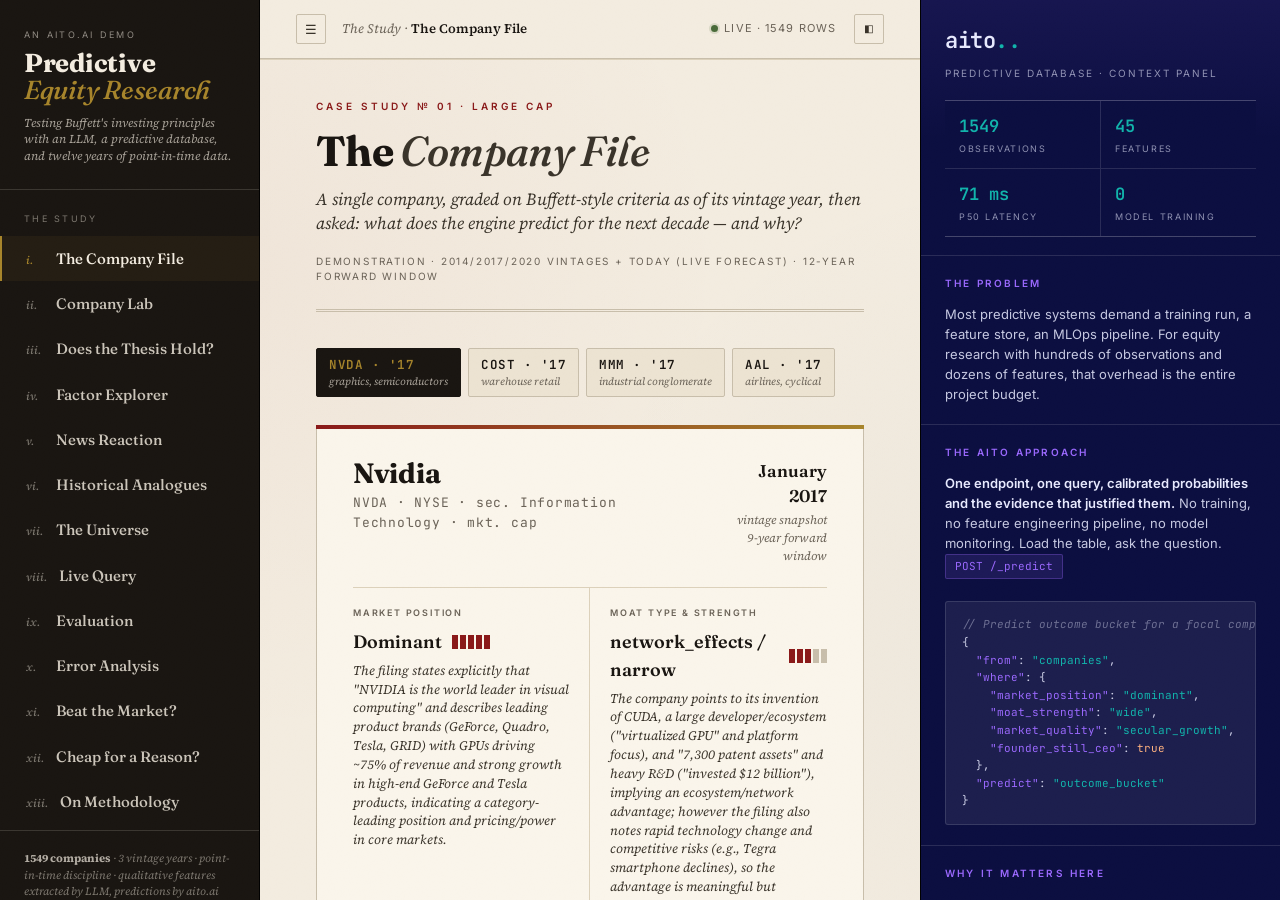
==== site/index.html @ 988cd345 "Deep links, honest 6-month point estimate, "value trap" not "dog" - Hash routes so any page can be l" ====
<!DOCTYPE html>
<html lang="en">
<head>
<meta charset="UTF-8">
<meta name="viewport" content="width=device-width, initial-scale=1.0">
<title>Predictive Equity Research · aito.ai</title>
<link rel="preconnect" href="https://fonts.googleapis.com">
<link rel="preconnect" href="https://fonts.gstatic.com" crossorigin>
<link href="https://fonts.googleapis.com/css2?family=Fraunces:opsz,wght@9..144,400;9..144,500;9..144,600;9..144,700;9..144,800&family=Source+Serif+4:opsz,wght@8..60,400;8..60,500;8..60,600&family=JetBrains+Mono:wght@400;500;600&family=Inter:wght@400;500;600&display=swap" rel="stylesheet">
<style>
  :root {
    --paper: #f4ede1;
    --paper-2: #ede4d3;
    --ink: #1a1612;
    --ink-soft: #3a342b;
    --ink-fade: #6b6358;
    --rule: #c9bfac;
    --rule-soft: #ddd2bc;
    --accent: #8b1a1a;     /* burgundy */
    --accent-2: #1d3a5f;   /* deep navy */
    --gold: #a8862c;
    --green: #4a6b3a;
    --red: #8b3a2a;
    --aito-bg: #0c0f41;
    --aito-text: #e8eaff;
    --aito-fade: rgba(232, 234, 255, 0.6);
    --aito-teal: #12B5AD;
    --aito-purple: #9B69FF;
    --aito-card: rgba(255, 255, 255, 0.07);
    --aito-border: rgba(255, 255, 255, 0.12);
  }

  * { box-sizing: border-box; margin: 0; padding: 0; }

  html, body {
    height: 100%;
    font-family: 'Source Serif 4', Georgia, serif;
    background: var(--paper);
    color: var(--ink);
    font-size: 15px;
    line-height: 1.55;
  }

  body {
    background-image:
      radial-gradient(circle at 20% 30%, rgba(139, 26, 26, 0.03) 0%, transparent 40%),
      radial-gradient(circle at 80% 70%, rgba(29, 58, 95, 0.025) 0%, transparent 40%);
  }

  /* Paper grain texture */
  body::before {
    content: '';
    position: fixed;
    inset: 0;
    background-image:
      url("data:image/svg+xml,%3Csvg xmlns='http://www.w3.org/2000/svg' width='200' height='200'%3E%3Cfilter id='n'%3E%3CfeTurbulence type='fractalNoise' baseFrequency='0.85' numOctaves='2' /%3E%3CfeColorMatrix values='0 0 0 0 0.15 0 0 0 0 0.12 0 0 0 0 0.08 0 0 0 0.04 0'/%3E%3C/filter%3E%3Crect width='200' height='200' filter='url(%23n)'/%3E%3C/svg%3E");
    pointer-events: none;
    z-index: 1000;
    opacity: 0.4;
  }

  .app {
    display: grid;
    grid-template-columns: 260px 1fr 360px;
    height: 100vh;
    position: relative;
    z-index: 1;
    transition: grid-template-columns 0.28s ease;
  }

  .app.sidebar-collapsed { grid-template-columns: 0 1fr 360px; }
  .app.aito-collapsed { grid-template-columns: 260px 1fr 0; }
  .app.sidebar-collapsed.aito-collapsed { grid-template-columns: 0 1fr 0; }
  /* clip panel content while the column animates to/from 0 width */
  .aito-panel { overflow-x: hidden; }
  .app.aito-collapsed .aito-panel { border-left: none; }

  /* ===== LEFT SIDEBAR — editorial masthead style ===== */
  .sidebar {
    background: var(--ink);
    color: var(--paper);
    padding: 28px 0 24px;
    overflow: hidden;
    border-right: 1px solid #000;
    display: flex;
    flex-direction: column;
  }

  .masthead {
    padding: 0 24px 24px;
    border-bottom: 1px solid rgba(244, 237, 225, 0.15);
  }

  .masthead-eyebrow {
    font-family: 'Inter', sans-serif;
    font-size: 9px;
    letter-spacing: 0.25em;
    text-transform: uppercase;
    color: rgba(244, 237, 225, 0.55);
    margin-bottom: 8px;
  }

  .masthead-title {
    font-family: 'Fraunces', serif;
    font-weight: 700;
    font-size: 26px;
    line-height: 1.05;
    letter-spacing: -0.01em;
    color: var(--paper);
  }

  .masthead-title em {
    font-style: italic;
    font-weight: 500;
    color: var(--gold);
  }

  .masthead-sub {
    font-family: 'Source Serif 4', serif;
    font-style: italic;
    font-size: 12px;
    color: rgba(244, 237, 225, 0.65);
    margin-top: 10px;
    line-height: 1.4;
  }

  .nav-section {
    padding: 22px 0 6px;
  }

  .nav-label {
    font-family: 'Inter', sans-serif;
    font-size: 9px;
    letter-spacing: 0.25em;
    text-transform: uppercase;
    color: rgba(244, 237, 225, 0.45);
    padding: 0 24px;
    margin-bottom: 10px;
  }

  .nav-item {
    display: flex;
    align-items: baseline;
    gap: 12px;
    padding: 11px 24px;
    cursor: pointer;
    border-left: 2px solid transparent;
    color: rgba(244, 237, 225, 0.82);
    font-family: 'Fraunces', serif;
    font-size: 15px;
    font-weight: 500;
    transition: all 0.15s ease;
  }

  .nav-item:hover {
    background: rgba(244, 237, 225, 0.04);
    color: var(--paper);
  }

  .nav-item.active {
    background: rgba(168, 134, 44, 0.08);
    border-left-color: var(--gold);
    color: var(--paper);
  }

  .nav-num {
    font-family: 'Source Serif 4', serif;
    font-style: italic;
    font-size: 11px;
    color: rgba(244, 237, 225, 0.45);
    min-width: 18px;
  }

  .nav-item.active .nav-num { color: var(--gold); }

  .sidebar-footer {
    margin-top: auto;
    padding: 20px 24px 0;
    border-top: 1px solid rgba(244, 237, 225, 0.15);
    font-family: 'Source Serif 4', serif;
    font-style: italic;
    font-size: 11px;
    color: rgba(244, 237, 225, 0.45);
    line-height: 1.5;
  }

  .sidebar-footer strong {
    font-style: normal;
    color: rgba(244, 237, 225, 0.7);
  }

  /* ===== CENTER CONTENT ===== */
  .main {
    overflow-y: auto;
    position: relative;
  }

  .topbar {
    position: sticky;
    top: 0;
    background: var(--paper);
    border-bottom: 1px solid var(--rule);
    padding: 14px 36px;
    display: flex;
    align-items: center;
    justify-content: space-between;
    z-index: 10;
    box-shadow: 0 1px 0 var(--rule-soft);
  }

  .topbar-left {
    display: flex;
    align-items: center;
    gap: 16px;
  }

  .toggle-btn {
    background: transparent;
    border: 1px solid var(--rule);
    width: 30px;
    height: 30px;
    border-radius: 2px;
    cursor: pointer;
    font-size: 13px;
    color: var(--ink-soft);
    display: flex;
    align-items: center;
    justify-content: center;
    transition: all 0.15s;
    font-family: 'JetBrains Mono', monospace;
  }
  .toggle-btn:hover { border-color: var(--ink-soft); color: var(--ink); }
  .toggle-btn.active { border-color: var(--gold); color: var(--gold); }

  .toggle-btn:hover {
    background: var(--ink);
    color: var(--paper);
    border-color: var(--ink);
  }

  .breadcrumb {
    font-family: 'Source Serif 4', serif;
    font-style: italic;
    font-size: 13px;
    color: var(--ink-fade);
  }

  .breadcrumb b {
    font-style: normal;
    font-weight: 600;
    color: var(--ink);
  }

  .topbar-right {
    display: flex;
    align-items: center;
    gap: 18px;
    font-family: 'Inter', sans-serif;
    font-size: 11px;
    letter-spacing: 0.1em;
    text-transform: uppercase;
    color: var(--ink-fade);
  }

  .topbar-right .dot {
    width: 7px;
    height: 7px;
    background: var(--green);
    border-radius: 50%;
    display: inline-block;
    margin-right: 6px;
    box-shadow: 0 0 0 2px rgba(74, 107, 58, 0.15);
  }

  .content {
    padding: 40px 56px 80px;
    max-width: 880px;
  }

  /* ===== EDITORIAL HEADERS ===== */
  .article-header {
    margin-bottom: 36px;
    padding-bottom: 24px;
    border-bottom: 3px double var(--rule);
  }

  .article-eyebrow {
    font-family: 'Inter', sans-serif;
    font-size: 10px;
    letter-spacing: 0.3em;
    text-transform: uppercase;
    color: var(--accent);
    margin-bottom: 14px;
    font-weight: 600;
  }

  .article-title {
    font-family: 'Fraunces', serif;
    font-weight: 700;
    font-size: 42px;
    line-height: 1.05;
    letter-spacing: -0.015em;
    color: var(--ink);
    margin-bottom: 14px;
  }

  .article-title em {
    font-style: italic;
    font-weight: 500;
    color: var(--ink-soft);
  }

  .article-deck {
    font-family: 'Source Serif 4', serif;
    font-size: 17px;
    font-style: italic;
    color: var(--ink-soft);
    line-height: 1.45;
    max-width: 640px;
  }

  .article-byline {
    margin-top: 18px;
    font-family: 'Inter', sans-serif;
    font-size: 10px;
    letter-spacing: 0.18em;
    text-transform: uppercase;
    color: var(--ink-fade);
  }

  /* ===== SECTION RULES ===== */
  .section {
    margin-bottom: 40px;
  }

  .section-rule {
    display: flex;
    align-items: center;
    gap: 14px;
    margin: 36px 0 22px;
  }

  .section-rule::before,
  .section-rule::after {
    content: '';
    flex: 1;
    height: 1px;
    background: var(--rule);
  }

  .section-rule span {
    font-family: 'Inter', sans-serif;
    font-size: 10px;
    letter-spacing: 0.3em;
    text-transform: uppercase;
    color: var(--ink-fade);
    font-weight: 600;
  }

  /* ===== COMPANY PROFILE CARD ===== */
  .company-selector {
    margin-bottom: 28px;
  }

  .chip-group-label {
    font-family: 'Inter', sans-serif;
    font-size: 10px;
    letter-spacing: 0.18em;
    text-transform: uppercase;
    color: var(--ink-fade);
    font-weight: 600;
    margin: 0 0 8px;
    display: flex;
    align-items: baseline;
    gap: 8px;
  }
  .chip-group-label .hint {
    font-family: 'Source Serif 4', serif;
    font-size: 11px;
    font-style: italic;
    letter-spacing: 0;
    text-transform: none;
    color: var(--ink-fade);
    font-weight: 400;
  }
  .chip-group + .chip-group { margin-top: 18px; }

  .chip-row {
    display: flex;
    flex-wrap: wrap;
    gap: 7px;
  }

  .company-chip {
    padding: 7px 12px;
    border: 1px solid var(--rule);
    border-radius: 2px;
    cursor: pointer;
    text-align: left;
    background: var(--paper-2);
    transition: all 0.15s;
  }

  .company-chip:hover {
    background: rgba(168, 134, 44, 0.08);
    border-color: rgba(168, 134, 44, 0.4);
  }

  .company-chip.active {
    background: var(--ink);
    border-color: var(--ink);
    color: var(--paper);
  }

  .company-chip.forecast { border-style: dashed; }
  .company-chip.forecast.active { border-style: solid; }

  .company-chip-ticker {
    font-family: 'JetBrains Mono', monospace;
    font-size: 12.5px;
    font-weight: 600;
    letter-spacing: 0.04em;
    color: var(--ink);
  }

  .company-chip.active .company-chip-ticker { color: var(--gold); }

  .company-chip-name {
    font-family: 'Source Serif 4', serif;
    font-size: 10.5px;
    font-style: italic;
    color: var(--ink-fade);
    margin-top: 1px;
  }

  .company-chip.active .company-chip-name {
    color: rgba(244, 237, 225, 0.65);
  }

  /* "live forecast — outcome pending" banner on the prediction card */
  .forecast-banner {
    display: flex; align-items: center; gap: 10px;
    border: 1px dashed rgba(168,134,44,0.5);
    background: rgba(168,134,44,0.06);
    padding: 9px 14px; margin-bottom: 18px;
  }
  .forecast-banner .dot {
    width: 7px; height: 7px; border-radius: 50%;
    background: var(--gold); flex: none;
    box-shadow: 0 0 0 3px rgba(168,134,44,0.18);
  }
  .forecast-banner .txt {
    font-family: 'Source Serif 4', serif; font-size: 12.5px;
    color: var(--ink); line-height: 1.4;
  }
  .forecast-banner .txt b { color: var(--gold); font-weight: 600; }

  /* ===== MAIN COMPANY CARD ===== */
  .profile-card {
    background: #fbf6ec;
    border: 1px solid var(--rule);
    padding: 32px 36px;
    margin-bottom: 32px;
    position: relative;
  }

  .profile-card::before {
    content: '';
    position: absolute;
    top: -1px; left: -1px; right: -1px;
    height: 4px;
    background: linear-gradient(90deg, var(--accent) 0%, var(--gold) 100%);
  }

  .profile-head {
    display: flex;
    justify-content: space-between;
    align-items: flex-start;
    gap: 28px;
    margin-bottom: 22px;
  }

  .profile-title h2 {
    font-family: 'Fraunces', serif;
    font-weight: 700;
    font-size: 28px;
    line-height: 1.1;
    color: var(--ink);
    letter-spacing: -0.01em;
  }

  .profile-title .ticker {
    font-family: 'JetBrains Mono', monospace;
    font-size: 13px;
    color: var(--ink-fade);
    margin-top: 4px;
    letter-spacing: 0.06em;
  }

  .profile-vintage {
    text-align: right;
    font-family: 'Source Serif 4', serif;
    font-style: italic;
    font-size: 12px;
    color: var(--ink-fade);
    line-height: 1.5;
  }

  .profile-vintage b {
    font-style: normal;
    font-family: 'Fraunces', serif;
    font-weight: 600;
    font-size: 17px;
    display: block;
    color: var(--ink);
    margin-bottom: 2px;
  }

  /* ===== QUALITATIVE GRADES ===== */
  .grades {
    display: grid;
    grid-template-columns: repeat(2, 1fr);
    gap: 0;
    border-top: 1px solid var(--rule-soft);
  }

  .grade {
    padding: 18px 0;
    border-bottom: 1px solid var(--rule-soft);
    border-right: 1px solid var(--rule-soft);
    padding-right: 20px;
  }

  .grade:nth-child(2n) {
    padding-right: 0;
    padding-left: 20px;
    border-right: none;
  }

  .grade-label {
    font-family: 'Inter', sans-serif;
    font-size: 9px;
    letter-spacing: 0.2em;
    text-transform: uppercase;
    color: var(--ink-fade);
    font-weight: 600;
    margin-bottom: 8px;
  }

  .grade-value {
    font-family: 'Fraunces', serif;
    font-weight: 600;
    font-size: 18px;
    color: var(--ink);
    margin-bottom: 6px;
    display: flex;
    align-items: center;
    gap: 10px;
  }

  .grade-pip {
    display: inline-flex;
    gap: 2px;
  }

  .grade-pip span {
    width: 6px;
    height: 14px;
    background: var(--rule);
  }

  .grade-pip span.on { background: var(--accent); }

  .grade-evidence {
    font-family: 'Source Serif 4', serif;
    font-size: 13px;
    font-style: italic;
    color: var(--ink-soft);
    line-height: 1.45;
  }

  /* ===== PREDICTION BLOCK ===== */
  .prediction {
    background: var(--ink);
    color: var(--paper);
    padding: 28px 32px;
    margin-top: 28px;
    border-radius: 1px;
    position: relative;
  }

  .prediction-head {
    display: flex;
    justify-content: space-between;
    align-items: baseline;
    margin-bottom: 18px;
    padding-bottom: 14px;
    border-bottom: 1px solid rgba(244, 237, 225, 0.18);
  }

  .prediction-head h3 {
    font-family: 'Fraunces', serif;
    font-weight: 600;
    font-size: 18px;
    color: var(--paper);
  }

  .prediction-head h3 em {
    font-style: italic;
    color: var(--gold);
    font-weight: 500;
  }

  .prediction-confidence {
    font-family: 'JetBrains Mono', monospace;
    font-size: 11px;
    color: rgba(244, 237, 225, 0.7);
  }

  .prediction-confidence b { color: var(--gold); }

  .outcome-bars {
    display: flex;
    flex-direction: column;
    gap: 9px;
  }

  .outcome-bar {
    display: grid;
    grid-template-columns: 90px 1fr 80px;
    gap: 14px;
    align-items: center;
  }

  .outcome-bar-label {
    font-family: 'Source Serif 4', serif;
    font-size: 13px;
    color: rgba(244, 237, 225, 0.85);
  }

  .outcome-bar-label em {
    font-style: italic;
    color: rgba(244, 237, 225, 0.55);
    font-size: 11px;
  }

  .outcome-bar-track {
    height: 14px;
    background: rgba(244, 237, 225, 0.08);
    position: relative;
    overflow: hidden;
  }

  .outcome-bar-fill {
    height: 100%;
    background: var(--gold);
    transition: width 0.4s ease;
  }

  .outcome-bar-fill.peak {
    background: linear-gradient(90deg, var(--gold), #d4a743);
    box-shadow: 0 0 12px rgba(168, 134, 44, 0.4);
  }

  .outcome-bar-value {
    font-family: 'JetBrains Mono', monospace;
    font-size: 12px;
    color: var(--paper);
    display: flex;
    align-items: center;
    justify-content: flex-end;
    gap: 5px;
    white-space: nowrap;
  }

  /* ===== $why explain affordance + popup ===== */
  .why-btn {
    display: inline-flex; align-items: center; justify-content: center;
    width: 15px; height: 15px; flex: none; padding: 0;
    border: 1px solid rgba(168,134,44,0.5); border-radius: 50%;
    background: transparent; color: var(--gold);
    font-family: 'JetBrains Mono', monospace; font-size: 10px; line-height: 1;
    cursor: pointer; vertical-align: middle; transition: background 0.15s, color 0.15s;
  }
  .why-btn:hover { background: var(--gold); color: #1a1814; }
  .why-overlay {
    position: fixed; inset: 0; z-index: 1000;
    background: rgba(12,10,8,0.72); backdrop-filter: blur(2px);
    display: flex; align-items: center; justify-content: center; padding: 24px;
  }
  .why-overlay[hidden] { display: none; }
  .why-modal {
    position: relative;
    background: #1a1814; border: 1px solid rgba(168,134,44,0.35);
    box-shadow: 0 24px 60px rgba(0,0,0,0.55);
    max-width: 460px; width: 100%; max-height: 84vh; overflow-y: auto;
    padding: 26px 28px 22px;
  }
  .why-modal h4 {
    font-family: 'Fraunces','Source Serif 4',serif; font-weight: 500;
    font-size: 19px; color: var(--paper); margin: 0 0 2px;
  }
  .why-modal h4 .why-pct { color: var(--gold); font-style: italic; }
  .why-base {
    font-family: 'Source Serif 4',serif; font-size: 13px;
    color: rgba(244,237,225,0.6); margin: 0 0 16px; padding-bottom: 14px;
    border-bottom: 1px solid rgba(244,237,225,0.12);
  }
  .why-base b { color: rgba(244,237,225,0.85); font-weight: 600; }
  .why-row {
    display: grid; grid-template-columns: 1fr auto; gap: 12px; align-items: center;
    padding: 7px 0; border-bottom: 1px dotted rgba(244,237,225,0.09);
  }
  .why-row-label { font-family: 'Source Serif 4',serif; font-size: 13px; color: rgba(244,237,225,0.85); }
  .why-lift {
    font-family: 'JetBrains Mono',monospace; font-size: 12px; font-weight: 600;
    padding: 2px 8px; border-radius: 2px; white-space: nowrap;
  }
  .why-lift.up   { color: #6fae6f; background: rgba(111,174,111,0.12); }
  .why-lift.down { color: #c8624f; background: rgba(200,98,79,0.12); }
  .why-lift.flat { color: rgba(244,237,225,0.5); background: rgba(244,237,225,0.06); }
  .why-foot {
    font-family: 'Source Serif 4',serif; font-size: 11.5px; line-height: 1.5;
    color: rgba(244,237,225,0.5); margin: 16px 0 0; padding-top: 13px;
    border-top: 1px solid rgba(244,237,225,0.12);
  }
  .why-foot code { font-family: 'JetBrains Mono',monospace; color: var(--aito-teal); font-size: 11px; }
  .why-close {
    position: absolute; top: 16px; right: 18px;
    background: none; border: none; color: rgba(244,237,225,0.5);
    font-size: 22px; line-height: 1; cursor: pointer;
  }
  .why-close:hover { color: var(--paper); }

  /* ===== RELATE / FEATURE IMPORTANCE ===== */
  .relate-grid {
    display: flex;
    flex-direction: column;
    gap: 0;
    background: #fbf6ec;
    border: 1px solid var(--rule);
  }

  .relate-row {
    display: grid;
    grid-template-columns: 28px 200px 1fr 90px;
    gap: 16px;
    align-items: center;
    padding: 13px 20px;
    border-bottom: 1px solid var(--rule-soft);
  }

  .relate-row:last-child { border-bottom: none; }

  .relate-rank {
    font-family: 'Source Serif 4', serif;
    font-style: italic;
    font-size: 13px;
    color: var(--ink-fade);
    text-align: center;
  }

  .relate-feature {
    font-family: 'Fraunces', serif;
    font-size: 14px;
    font-weight: 500;
    color: var(--ink);
  }

  .relate-feature .type-tag {
    font-family: 'Inter', sans-serif;
    font-size: 8px;
    letter-spacing: 0.15em;
    text-transform: uppercase;
    padding: 1px 6px;
    margin-left: 8px;
    background: var(--accent);
    color: var(--paper);
    vertical-align: middle;
    font-weight: 600;
  }

  .relate-feature .type-tag.quant {
    background: var(--accent-2);
  }

  .relate-bar {
    height: 8px;
    background: rgba(139, 26, 26, 0.1);
    position: relative;
    overflow: hidden;
  }

  .relate-bar-fill {
    height: 100%;
    background: var(--accent);
  }

  .relate-bar-fill.quant { background: var(--accent-2); }

  .relate-lift {
    font-family: 'JetBrains Mono', monospace;
    font-size: 12px;
    color: var(--ink);
    text-align: right;
    font-weight: 600;
  }

  /* ===== SIMILARITY ===== */
  .similar-card {
    display: grid;
    grid-template-columns: 1fr 1fr 1fr;
    gap: 18px;
    margin-top: 18px;
  }

  .similar-item {
    background: #fbf6ec;
    border: 1px solid var(--rule);
    padding: 20px;
    position: relative;
  }

  .similar-item-rank {
    position: absolute;
    top: 14px;
    right: 16px;
    font-family: 'Source Serif 4', serif;
    font-style: italic;
    color: var(--ink-fade);
    font-size: 12px;
  }

  .similar-item h4 {
    font-family: 'Fraunces', serif;
    font-weight: 600;
    font-size: 17px;
    color: var(--ink);
    margin-bottom: 4px;
  }

  .similar-item-meta {
    font-family: 'JetBrains Mono', monospace;
    font-size: 10px;
    color: var(--ink-fade);
    margin-bottom: 12px;
    letter-spacing: 0.04em;
  }

  .similar-item-outcome {
    font-family: 'Source Serif 4', serif;
    font-style: italic;
    font-size: 13px;
    color: var(--ink-soft);
    padding-top: 12px;
    border-top: 1px solid var(--rule-soft);
  }

  .similar-item-outcome b {
    font-style: normal;
    font-family: 'Fraunces', serif;
    color: var(--green);
  }

  .similar-item-outcome b.red { color: var(--red); }

  /* ===== METHODOLOGY ===== */
  .methodology-grid {
    display: grid;
    grid-template-columns: repeat(2, 1fr);
    gap: 24px;
    margin-top: 20px;
  }

  .method-card {
    background: #fbf6ec;
    border: 1px solid var(--rule);
    padding: 22px 24px;
    position: relative;
  }

  .method-card-num {
    position: absolute;
    top: -12px;
    left: 22px;
    background: var(--paper);
    padding: 0 8px;
    font-family: 'Fraunces', serif;
    font-style: italic;
    color: var(--accent);
    font-size: 13px;
    font-weight: 600;
  }

  .method-card h4 {
    font-family: 'Fraunces', serif;
    font-weight: 600;
    font-size: 15px;
    color: var(--ink);
    margin-bottom: 8px;
    margin-top: 4px;
  }

  .method-card p {
    font-size: 13px;
    line-height: 1.55;
    color: var(--ink-soft);
  }

  /* ===== CONFIDENCE CHART ===== */
  .calib-chart {
    background: #fbf6ec;
    border: 1px solid var(--rule);
    padding: 28px;
    margin-top: 18px;
  }

  .calib-bars {
    display: flex;
    align-items: flex-end;
    gap: 14px;
    height: 220px;
    margin-bottom: 18px;
    padding: 0 8px;
    border-bottom: 1.5px solid var(--ink);
    position: relative;
  }

  .calib-bar {
    flex: 1;
    height: 100%;
    display: flex;
    flex-direction: column;
    align-items: center;
    gap: 6px;
    position: relative;
  }

  .calib-bar-pair {
    display: flex;
    gap: 3px;
    align-items: flex-end;
    width: 100%;
    height: 100%;            /* so the bars' % heights resolve against the chart */
    justify-content: center;
  }

  .calib-bar-actual,
  .calib-bar-predicted {
    width: 22px;
    align-self: flex-end;
    min-height: 1px;
  }

  .calib-bar-actual { background: var(--accent); }
  .calib-bar-predicted {
    background: var(--rule);
    border: 1px solid var(--ink-fade);
  }

  .calib-bar-label {
    font-family: 'JetBrains Mono', monospace;
    font-size: 10px;
    color: var(--ink-fade);
    position: absolute;
    bottom: -20px;
  }

  .calib-legend {
    display: flex;
    justify-content: center;
    gap: 28px;
    margin-top: 8px;
    font-family: 'Source Serif 4', serif;
    font-style: italic;
    font-size: 12px;
    color: var(--ink-soft);
  }

  .legend-swatch {
    display: inline-block;
    width: 12px;
    height: 12px;
    margin-right: 6px;
    vertical-align: middle;
  }

  /* ===== PULLQUOTE ===== */
  .pullquote {
    margin: 40px 0;
    padding: 0 0 0 28px;
    border-left: 3px solid var(--accent);
    font-family: 'Fraunces', serif;
    font-style: italic;
    font-size: 20px;
    line-height: 1.4;
    color: var(--ink-soft);
    font-weight: 400;
  }

  .pullquote-attr {
    display: block;
    margin-top: 14px;
    font-style: normal;
    font-size: 11px;
    letter-spacing: 0.18em;
    text-transform: uppercase;
    color: var(--ink-fade);
    font-family: 'Inter', sans-serif;
    font-weight: 500;
  }

  /* ===== AITO RIGHT PANEL ===== */
  .aito-panel {
    background: var(--aito-bg);
    color: var(--aito-text);
    overflow-y: auto;
    border-left: 1px solid #000;
    display: flex;
    flex-direction: column;
    position: relative;
  }

  .aito-panel::before {
    content: '';
    position: absolute;
    top: 0; left: 0; right: 0;
    height: 140px;
    background: linear-gradient(180deg, rgba(155, 105, 255, 0.08) 0%, transparent 100%);
    pointer-events: none;
  }

  .aito-head {
    padding: 24px 24px 18px;
    border-bottom: 1px solid var(--aito-border);
    position: relative;
  }

  .aito-wordmark {
    font-family: 'JetBrains Mono', monospace;
    font-size: 22px;
    font-weight: 600;
    letter-spacing: -0.02em;
    color: var(--aito-text);
  }

  .aito-wordmark .ai { color: var(--aito-teal); }

  .aito-tagline {
    font-family: 'Inter', sans-serif;
    font-size: 10px;
    letter-spacing: 0.2em;
    text-transform: uppercase;
    color: var(--aito-fade);
    margin-top: 8px;
  }

  .aito-stats {
    display: grid;
    grid-template-columns: repeat(2, 1fr);
    gap: 1px;
    background: var(--aito-border);
    margin: 18px 0 0;
    border-top: 1px solid var(--aito-border);
    border-bottom: 1px solid var(--aito-border);
  }

  .aito-stat {
    background: var(--aito-bg);
    padding: 12px 14px;
  }

  .aito-stat-val {
    font-family: 'JetBrains Mono', monospace;
    font-size: 17px;
    font-weight: 600;
    color: var(--aito-teal);
  }

  .aito-stat-label {
    font-family: 'Inter', sans-serif;
    font-size: 9px;
    letter-spacing: 0.18em;
    text-transform: uppercase;
    color: var(--aito-fade);
    margin-top: 3px;
  }

  .aito-section {
    padding: 20px 24px;
    border-bottom: 1px solid var(--aito-border);
  }

  .aito-section-label {
    font-family: 'Inter', sans-serif;
    font-size: 10px;
    letter-spacing: 0.22em;
    text-transform: uppercase;
    color: var(--aito-purple);
    margin-bottom: 12px;
    font-weight: 600;
  }

  .aito-endpoint {
    display: inline-flex;
    align-items: center;
    background: rgba(155, 105, 255, 0.12);
    border: 1px solid rgba(155, 105, 255, 0.3);
    color: var(--aito-purple);
    padding: 3px 9px;
    border-radius: 2px;
    font-family: 'JetBrains Mono', monospace;
    font-size: 11px;
    margin-bottom: 10px;
  }

  .aito-section p {
    font-family: 'Inter', sans-serif;
    font-size: 13px;
    line-height: 1.55;
    color: rgba(232, 234, 255, 0.85);
  }

  .aito-section p + p { margin-top: 10px; }

  .aito-section strong { color: var(--aito-text); font-weight: 600; }

  .aito-code {
    background: var(--aito-card);
    border-radius: 3px;
    padding: 14px 16px;
    font-family: 'JetBrains Mono', monospace;
    font-size: 11px;
    color: rgba(232, 234, 255, 0.88);
    line-height: 1.6;
    margin-top: 12px;
    overflow-x: auto;
    border: 1px solid var(--aito-border);
    white-space: pre;   /* preserve the authored JSON indentation (was collapsing to one flow) */
    tab-size: 2;
  }

  .aito-code .k { color: var(--aito-purple); }
  .aito-code .s { color: var(--aito-teal); }
  .aito-code .n { color: #ffb380; }
  .aito-code .c { color: rgba(232, 234, 255, 0.4); font-style: italic; }

  .aito-bullets {
    list-style: none;
    padding: 0;
    margin-top: 6px;
  }

  .aito-bullets li {
    font-family: 'Inter', sans-serif;
    font-size: 12.5px;
    color: rgba(232, 234, 255, 0.82);
    padding: 6px 0 6px 18px;
    position: relative;
    line-height: 1.45;
  }

  .aito-bullets li::before {
    content: '◆';
    color: var(--aito-teal);
    position: absolute;
    left: 0;
    top: 6px;
    font-size: 8px;
  }

  .aito-cta {
    margin-top: auto;
    padding: 20px 24px;
    border-top: 1px solid var(--aito-border);
    background: linear-gradient(180deg, transparent 0%, rgba(18, 181, 173, 0.05) 100%);
  }

  .aito-cta-btn {
    display: block;
    width: 100%;
    padding: 12px;
    background: var(--aito-teal);
    color: var(--aito-bg);
    border: none;
    font-family: 'Inter', sans-serif;
    font-size: 12px;
    font-weight: 600;
    letter-spacing: 0.15em;
    text-transform: uppercase;
    cursor: pointer;
    text-align: center;
    transition: all 0.2s;
  }

  .aito-cta-btn:hover {
    box-shadow: 0 0 24px rgba(18, 181, 173, 0.45);
    transform: translateY(-1px);
  }

  .aito-cta-note {
    text-align: center;
    margin-top: 10px;
    font-family: 'Source Serif 4', serif;
    font-style: italic;
    font-size: 11px;
    color: var(--aito-fade);
  }

  /* ===== UNIVERSE TABLE ===== */
  .universe-toolbar {
    display: flex;
    gap: 12px;
    align-items: center;
    margin-bottom: 18px;
    padding: 12px 16px;
    background: #fbf6ec;
    border: 1px solid var(--rule);
    font-family: 'Source Serif 4', serif;
    font-size: 12px;
  }
  .universe-toolbar label {
    font-style: italic;
    color: var(--ink-fade);
    margin-right: 4px;
  }
  .universe-toolbar select,
  .universe-toolbar input[type="search"] {
    font-family: 'JetBrains Mono', monospace;
    font-size: 12px;
    padding: 4px 8px;
    border: 1px solid var(--rule);
    background: var(--paper);
    color: var(--ink);
  }
  .universe-toolbar input[type="search"] {
    flex: 1;
    min-width: 140px;
  }
  .universe-toolbar .count {
    font-family: 'JetBrains Mono', monospace;
    font-size: 11px;
    color: var(--ink-fade);
    margin-left: auto;
  }

  .universe-table-wrap {
    background: #fbf6ec;
    border: 1px solid var(--rule);
    max-height: 620px;
    overflow-y: auto;
  }
  table.universe-table {
    width: 100%;
    border-collapse: collapse;
    font-family: 'Source Serif 4', serif;
    font-size: 12.5px;
  }
  table.universe-table thead th {
    position: sticky;
    top: 0;
    background: var(--paper-2);
    border-bottom: 2px solid var(--rule);
    text-align: left;
    padding: 9px 12px;
    font-family: 'Inter', sans-serif;
    font-size: 9px;
    letter-spacing: 0.2em;
    text-transform: uppercase;
    color: var(--ink-fade);
    cursor: pointer;
    user-select: none;
    font-weight: 600;
  }
  table.universe-table thead th:hover {
    background: rgba(168, 134, 44, 0.08);
    color: var(--ink);
  }
  table.universe-table thead th[aria-sort="ascending"]::after { content: " ↑"; color: var(--accent); }
  table.universe-table thead th[aria-sort="descending"]::after { content: " ↓"; color: var(--accent); }

  table.universe-table tbody tr {
    border-bottom: 1px solid var(--rule-soft);
  }
  table.universe-table tbody tr:hover {
    background: rgba(168, 134, 44, 0.05);
  }
  table.universe-table tbody td {
    padding: 7px 12px;
    color: var(--ink-soft);
    vertical-align: middle;
  }
  table.universe-table td.ticker {
    font-family: 'JetBrains Mono', monospace;
    font-size: 11.5px;
    color: var(--ink);
    font-weight: 600;
  }
  table.universe-table td.num {
    font-family: 'JetBrains Mono', monospace;
    font-size: 11.5px;
    text-align: right;
  }
  table.universe-table td.vintage {
    font-family: 'Source Serif 4', serif;
    font-style: italic;
    color: var(--ink-fade);
  }
  td .bucket-chip {
    display: inline-block;
    padding: 1px 7px;
    font-family: 'Inter', sans-serif;
    font-size: 9px;
    letter-spacing: 0.1em;
    text-transform: uppercase;
    border-radius: 2px;
    font-weight: 600;
  }
  td .bucket-chip.great    { background: rgba(168, 134, 44, 0.18); color: #6e5818; }
  td .bucket-chip.good     { background: rgba(74, 107, 58, 0.16); color: #3c5630; }
  td .bucket-chip.market   { background: rgba(29, 58, 95, 0.12); color: #1d3a5f; }
  td .bucket-chip.poor     { background: rgba(139, 58, 42, 0.14); color: var(--red); }
  td .bucket-chip.disaster { background: rgba(139, 26, 26, 0.18); color: var(--accent); }
  td .bucket-chip.empty    { background: var(--rule-soft); color: var(--ink-fade); font-style: italic; }
  /* unscoped (drill-down dist chips live in spans, not table cells) */
  .bucket-chip.great    { background: rgba(168, 134, 44, 0.18); color: #6e5818; }
  .bucket-chip.good     { background: rgba(74, 107, 58, 0.16); color: #3c5630; }
  .bucket-chip.market   { background: rgba(29, 58, 95, 0.12); color: #1d3a5f; }
  .bucket-chip.poor     { background: rgba(139, 58, 42, 0.14); color: var(--red); }
  .bucket-chip.disaster { background: rgba(139, 26, 26, 0.18); color: var(--accent); }
  /* short-horizon drift buckets */
  .bucket-chip.sharp_up    { background: rgba(74, 107, 58, 0.20); color: #3c5630; }
  .bucket-chip.up          { background: rgba(74, 107, 58, 0.12); color: #3c5630; }
  .bucket-chip.flat        { background: var(--rule-soft); color: var(--ink-fade); }
  .bucket-chip.down        { background: rgba(139, 58, 42, 0.13); color: var(--red); }
  .bucket-chip.sharp_down  { background: rgba(139, 26, 26, 0.18); color: var(--accent); }

  td .grade-cell {
    font-family: 'Source Serif 4', serif;
    font-size: 12px;
  }
  td .grade-cell.empty {
    font-style: italic;
    color: var(--ink-fade);
  }
  td.return-pos { color: var(--green); }
  td.return-neg { color: var(--red); }

  .universe-empty {
    padding: 40px;
    text-align: center;
    font-family: 'Source Serif 4', serif;
    font-style: italic;
    color: var(--ink-fade);
  }

  /* ===== COMPANY LAB ===== */
  .lab-presets { margin-bottom: 18px; }
  .lab-presets-bar { display: flex; align-items: baseline; gap: 11px; flex-wrap: wrap; }
  .lab-presets-label {
    font-family: 'Inter', sans-serif; font-size: 10px; letter-spacing: 0.18em;
    text-transform: uppercase; color: var(--ink-fade); font-weight: 600;
  }
  .lab-preset-select {
    font-family: 'JetBrains Mono', monospace; font-size: 12.5px;
    padding: 6px 28px 6px 11px; border: 1px solid var(--rule); border-radius: 2px;
    background: var(--paper-2); color: var(--ink); cursor: pointer; min-width: 240px;
  }
  .lab-preset-select:hover { border-color: rgba(168,134,44,0.45); }
  .lab-presets-hint {
    font-family: 'Source Serif 4', serif; font-size: 11px; font-style: italic;
    color: var(--ink-fade);
  }
  .lab-seeded-note {
    font-family: 'Source Serif 4', serif; font-size: 12px; font-style: italic;
    color: var(--ink-soft); margin: 8px 0 0;
  }
  .lab-seeded-note b { font-style: normal; color: var(--gold); font-weight: 600; }

  .lab-grid { display: grid; grid-template-columns: 300px 1fr; gap: 28px; align-items: start; }
  .lab-form { background: #fbf6ec; border: 1px solid var(--rule); padding: 18px 20px; position: sticky; top: 16px; }
  .lab-form-group { margin-bottom: 16px; }
  .lab-form-group-label { font-family: 'Inter', sans-serif; font-size: 9px; letter-spacing: 0.2em; text-transform: uppercase; color: var(--accent); font-weight: 600; margin-bottom: 8px; padding-bottom: 4px; border-bottom: 1px solid var(--rule-soft); }
  .lab-field { display: flex; align-items: center; justify-content: space-between; gap: 8px; margin-bottom: 6px; }
  .lab-field label { font-family: 'Source Serif 4', serif; font-size: 12.5px; color: var(--ink-soft); }
  .lab-field select { font-family: 'JetBrains Mono', monospace; font-size: 11px; padding: 3px 6px; border: 1px solid var(--rule); background: var(--paper); color: var(--ink); max-width: 130px; }
  .lab-field select.set { border-color: var(--gold); background: rgba(168,134,44,0.06); }
  .lab-reset { font-family: 'Inter', sans-serif; font-size: 10px; letter-spacing: 0.12em; text-transform: uppercase; padding: 5px 12px; border: 1px solid var(--rule); background: transparent; color: var(--ink-soft); cursor: pointer; margin-top: 6px; width: 100%; }
  .lab-reset:hover { background: var(--ink); color: var(--paper); }

  .lab-pred-card { background: var(--ink); color: var(--paper); padding: 26px 30px; margin-bottom: 22px; }
  .lab-pred-top { display: flex; justify-content: space-between; align-items: baseline; margin-bottom: 6px; }
  .lab-pred-ev { font-family: 'Fraunces', serif; }
  .lab-pred-ev .val { font-size: 38px; font-weight: 700; color: var(--gold); line-height: 1; }
  .lab-pred-ev .lbl { font-family: 'Inter', sans-serif; font-size: 10px; letter-spacing: 0.16em; text-transform: uppercase; color: rgba(244,237,225,0.6); margin-top: 4px; }
  .lab-pred-n { text-align: right; font-family: 'JetBrains Mono', monospace; font-size: 11px; color: rgba(244,237,225,0.6); }
  .lab-pred-n b { color: var(--paper); }
  .lab-bars { margin-top: 18px; display: flex; flex-direction: column; gap: 8px; }
  .lab-bar { display: grid; grid-template-columns: 92px 1fr 74px; gap: 12px; align-items: center; }
  .lab-bar-lbl { font-family: 'Source Serif 4', serif; font-size: 12.5px; color: rgba(244,237,225,0.85); }
  .lab-bar-lbl em { font-style: italic; color: rgba(244,237,225,0.5); font-size: 10.5px; }
  .lab-bar-track { height: 13px; background: rgba(244,237,225,0.08); }
  .lab-bar-fill { height: 100%; background: var(--gold); transition: width 0.35s ease; }
  .lab-bar-fill.peak { background: linear-gradient(90deg, var(--gold), #d4a743); box-shadow: 0 0 12px rgba(168,134,44,0.4); }
  .lab-bar-val { font-family: 'JetBrains Mono', monospace; font-size: 12px; color: var(--paper); display: flex; align-items: center; justify-content: flex-end; gap: 5px; white-space: nowrap; }
  .lab-pred-hint { margin-top: 16px; padding-top: 12px; border-top: 1px solid rgba(244,237,225,0.15); font-family: 'Source Serif 4', serif; font-style: italic; font-size: 12px; color: rgba(244,237,225,0.65); }
  .lab-pred-src { font-family: 'JetBrains Mono', monospace; font-size: 10px; color: rgba(244,237,225,0.5); margin-top: 8px; }
  .lab-pred-src .pill { padding: 1px 6px; border-radius: 2px; font-size: 9px; letter-spacing: 0.1em; text-transform: uppercase; font-weight: 600; }
  .lab-pred-src .pill.aito { background: rgba(18,181,173,0.25); color: #0a766f; }
  .lab-pred-src .pill.mock { background: rgba(168,134,44,0.25); color: #6e5818; }

  .lab-similar-label { font-family: 'Inter', sans-serif; font-size: 10px; letter-spacing: 0.2em; text-transform: uppercase; color: var(--ink-fade); font-weight: 600; margin-bottom: 12px; }
  .lab-sim-grid { display: grid; grid-template-columns: 1fr 1fr 1fr; gap: 14px; }
  .lab-sim { background: #fbf6ec; border: 1px solid var(--rule); padding: 14px 16px; }
  .lab-sim h4 { font-family: 'Fraunces', serif; font-weight: 600; font-size: 14px; color: var(--ink); margin-bottom: 2px; }
  .lab-sim-meta { font-family: 'JetBrains Mono', monospace; font-size: 9.5px; color: var(--ink-fade); margin-bottom: 8px; }
  .lab-sim-outcome { font-family: 'Source Serif 4', serif; font-size: 12px; color: var(--ink-soft); padding-top: 8px; border-top: 1px solid var(--rule-soft); }
  .lab-sim-outcome b { font-family: 'Fraunces', serif; font-style: normal; }
  .lab-sim-avg { margin-top: 14px; font-family: 'Source Serif 4', serif; font-style: italic; font-size: 13px; color: var(--ink-soft); }
  .lab-sim-avg b { font-family: 'JetBrains Mono', monospace; font-style: normal; color: var(--ink); }

  @media (max-width: 1100px) { .lab-grid { grid-template-columns: 1fr; } .lab-form { position: static; } }

  /* ===== PREDICT A REACTION (live box) ===== */
  .predict-box { background: var(--ink); color: var(--paper); padding: 24px 28px; margin-bottom: 8px; }
  .predict-box-head { margin-bottom: 14px; }
  .predict-box-title { font-family: 'Fraunces', serif; font-size: 20px; font-weight: 600; color: var(--paper); }
  .predict-box-title em { font-style: italic; color: var(--gold); }
  .predict-box-sub { display: block; font-family: 'Source Serif 4', serif; font-style: italic; font-size: 13px; color: rgba(244,237,225,0.7); margin-top: 4px; }
  .predict-samples { display: flex; align-items: center; gap: 8px; margin-bottom: 10px; flex-wrap: wrap; }
  .predict-samples > span { font-family: 'Inter', sans-serif; font-size: 10px; letter-spacing: 0.16em; text-transform: uppercase; color: rgba(244,237,225,0.5); }
  .predict-sample { font-family: 'Source Serif 4', serif; font-style: italic; font-size: 12px; padding: 4px 11px; background: rgba(244,237,225,0.06); border: 1px solid rgba(244,237,225,0.18); color: rgba(244,237,225,0.85); border-radius: 2px; cursor: pointer; transition: all 0.15s; }
  .predict-sample:hover { background: rgba(168,134,44,0.2); border-color: var(--gold); color: var(--paper); }
  .predict-input { width: 100%; min-height: 110px; padding: 12px 14px; background: rgba(0,0,0,0.25); border: 1px solid rgba(244,237,225,0.18); color: var(--paper); font-family: 'JetBrains Mono', monospace; font-size: 12px; line-height: 1.5; resize: vertical; outline: none; box-sizing: border-box; }
  .predict-input:focus { border-color: var(--gold); }
  .predict-actions { display: flex; align-items: center; gap: 16px; margin-top: 12px; }
  .predict-status { font-family: 'JetBrains Mono', monospace; font-size: 11px; color: rgba(244,237,225,0.6); }
  .predict-result { margin-top: 18px; padding-top: 18px; border-top: 1px solid rgba(244,237,225,0.15); }
  .predict-pred { display: flex; align-items: flex-end; gap: 16px; margin-bottom: 18px; }
  .pred-bucket { flex: 1; text-align: center; }
  .pred-bucket-bar-wrap { height: 90px; display: flex; align-items: flex-end; justify-content: center; }
  .pred-bucket-bar { width: 56px; transition: height 0.4s ease; min-height: 2px; }
  .pred-bucket-bar.up   { background: var(--green); }
  .pred-bucket-bar.flat { background: rgba(244,237,225,0.3); }
  .pred-bucket-bar.down { background: var(--red); }
  .pred-bucket-bar.win { box-shadow: 0 0 16px rgba(168,134,44,0.4); }
  .pred-bucket-p { font-family: 'JetBrains Mono', monospace; font-size: 16px; font-weight: 600; color: var(--paper); margin-top: 8px; }
  .pred-bucket-lbl { font-family: 'Inter', sans-serif; font-size: 9px; letter-spacing: 0.16em; text-transform: uppercase; color: rgba(244,237,225,0.6); margin-top: 3px; }
  .pred-signals-lbl { font-family: 'Inter', sans-serif; font-size: 9px; letter-spacing: 0.18em; text-transform: uppercase; color: rgba(244,237,225,0.5); margin-bottom: 8px; }
  .pred-chips { display: flex; flex-wrap: wrap; gap: 7px; }
  .pred-chip { font-family: 'JetBrains Mono', monospace; font-size: 11px; padding: 3px 9px; background: rgba(244,237,225,0.08); border: 1px solid rgba(244,237,225,0.18); border-radius: 2px; color: rgba(244,237,225,0.9); }
  .pred-chip b { color: var(--gold); font-weight: 600; }
  .pred-source { margin-top: 14px; font-family: 'JetBrains Mono', monospace; font-size: 10.5px; color: rgba(244,237,225,0.55); }
  .pred-source .pill { display:inline-block; padding:1px 7px; border-radius:2px; font-size:9px; letter-spacing:0.12em; text-transform:uppercase; font-weight:600; }
  .pred-source .pill.aito { background: rgba(18,181,173,0.25); color:#7fe6df; }
  .pred-source .pill.llm  { background: rgba(155,105,255,0.25); color:#c8a8ff; }
  .pred-source .pill.mock { background: rgba(168,134,44,0.25); color: var(--gold); }

  /* ===== NEWS REACTION ===== */
  .news-table-wrap { background: #fbf6ec; border: 1px solid var(--rule); }
  table.news-table { width: 100%; border-collapse: collapse; font-family: 'Source Serif 4', serif; font-size: 13px; }
  table.news-table thead th {
    background: var(--paper-2); border-bottom: 2px solid var(--rule); text-align: left;
    padding: 10px 14px; font-family: 'Inter', sans-serif; font-size: 9px;
    letter-spacing: 0.18em; text-transform: uppercase; color: var(--ink-fade); font-weight: 600;
  }
  table.news-table thead th.center { text-align: center; }
  table.news-table tbody tr.news-row { border-bottom: 1px solid var(--rule-soft); cursor: pointer; }
  table.news-table tbody tr.news-row:hover { background: rgba(168,134,44,0.05); }
  table.news-table tbody tr.news-row.open { background: rgba(168,134,44,0.08); }
  table.news-table td { padding: 10px 14px; vertical-align: middle; }
  td.news-theme { font-family: 'Fraunces', serif; font-size: 14px; color: var(--ink); }
  td.news-theme .news-caret { display:inline-block; width:14px; color: var(--ink-fade); font-size:10px; }
  td.news-n { font-family: 'JetBrains Mono', monospace; font-size: 11px; color: var(--ink-fade); text-align: center; }

  .react-cell { text-align: center; min-width: 120px; }
  .react-bar-wrap { position: relative; height: 26px; display: flex; align-items: center; justify-content: center; }
  .react-bar-mid { position: absolute; left: 50%; top: 2px; bottom: 2px; width: 1px; background: var(--rule); }
  .react-bar { position: absolute; top: 7px; height: 12px; }
  .react-bar.pos { background: var(--green); left: 50%; }
  .react-bar.neg { background: var(--red); right: 50%; }
  .react-val { position: relative; z-index: 2; font-family: 'JetBrains Mono', monospace; font-size: 12px; font-weight: 600; }
  .react-val.pos { color: #3c5630; }
  .react-val.neg { color: var(--red); }
  .react-val.flat { color: var(--ink-fade); }
  .react-up { font-family: 'JetBrains Mono', monospace; font-size: 9.5px; color: var(--ink-fade); margin-top: 1px; }

  td.news-persist { font-family: 'Source Serif 4', serif; font-size: 11.5px; font-style: italic; color: var(--ink-soft); max-width: 160px; }
  .persist-tag { font-family: 'Inter', sans-serif; font-style: normal; font-size: 8.5px; letter-spacing: 0.1em; text-transform: uppercase; font-weight: 600; padding: 2px 8px; border-radius: 2px; }
  .persist-tag.continues { background: rgba(74,107,58,0.16); color: #3c5630; }
  .persist-tag.reverts { background: rgba(168,134,44,0.18); color: #6e5818; }
  .persist-tag.neutral { background: var(--rule-soft); color: var(--ink-fade); }

  .news-path { display: flex; align-items: center; justify-content: center; flex-wrap: wrap; gap: 2px; }
  .path-pt { font-family: 'JetBrains Mono', monospace; font-size: 11.5px; }
  .path-pt.pos { color: #3c5630; }
  .path-pt.neg { color: var(--red); }
  .path-pt.flat { color: var(--ink-fade); }
  .path-arrow { color: var(--ink-fade); font-size: 9px; margin: 0 1px; }
  .news-path .react-up { width: 100%; text-align: center; }

  tr.news-detail-row > td { padding: 0 !important; background: var(--paper-2); }
  .news-detail { padding: 12px 16px 16px 34px; border-bottom: 2px solid var(--rule); }
  .news-detail .nd-label { font-family: 'Inter', sans-serif; font-size: 9px; letter-spacing: 0.16em; text-transform: uppercase; color: var(--ink-fade); font-weight: 600; margin-bottom: 8px; }
  table.nd-table { width: 100%; border-collapse: collapse; font-family: 'Source Serif 4', serif; font-size: 12px; }
  table.nd-table th { text-align: right; padding: 4px 10px; font-family:'Inter',sans-serif; font-size:8.5px; letter-spacing:0.14em; text-transform:uppercase; color:var(--ink-fade); border-bottom:1px solid var(--rule); }
  table.nd-table th:first-child, table.nd-table td:first-child { text-align: left; }
  table.nd-table td { padding: 4px 10px; border-bottom: 1px solid var(--rule-soft); color: var(--ink-soft); }
  table.nd-table td.ndr { font-family:'JetBrains Mono',monospace; text-align:right; }

  /* ===== EARNINGS SIGNALS ===== */
  .esig-field { background: #fbf6ec; border: 1px solid var(--rule); margin-bottom: 14px; padding: 16px 20px; }
  .esig-head { display: flex; align-items: baseline; gap: 12px; margin-bottom: 12px; }
  .esig-label { font-family: 'Fraunces', serif; font-weight: 600; font-size: 16px; color: var(--ink); }
  .esig-sep { font-family: 'JetBrains Mono', monospace; font-size: 11px; color: var(--ink-fade); margin-left: auto; }
  .esig-sep b { color: var(--accent); }
  .esig-row { display: grid; grid-template-columns: 150px 1fr 70px 70px; gap: 14px; align-items: center; padding: 5px 0; }
  .esig-val { font-family: 'Source Serif 4', serif; font-size: 13px; color: var(--ink); }
  .esig-val .esig-n { font-family: 'JetBrains Mono', monospace; font-size: 10px; color: var(--ink-fade); margin-left: 6px; }
  .esig-bar-track { position: relative; height: 18px; background: rgba(0,0,0,0.03); }
  .esig-bar-mid { position: absolute; left: 50%; top: -2px; bottom: -2px; width: 1px; background: var(--rule); }
  .esig-bar { position: absolute; top: 3px; height: 12px; }
  .esig-bar.pos { background: var(--green); left: 50%; }
  .esig-bar.neg { background: var(--red); right: 50%; }
  .esig-d1 { font-family: 'JetBrains Mono', monospace; font-size: 13px; font-weight: 600; text-align: right; }
  .esig-h { font-family: 'JetBrains Mono', monospace; font-size: 11px; color: var(--ink-fade); text-align: right; }
  .esig-colhead { display: grid; grid-template-columns: 150px 1fr 70px 70px; gap: 14px; font-family:'Inter',sans-serif; font-size:8.5px; letter-spacing:0.14em; text-transform:uppercase; color:var(--ink-fade); font-weight:600; margin-bottom:6px; }
  .esig-colhead .r { text-align: right; }

  /* ===== FACTOR EXPLORER ===== */
  .factor-toolbar {
    display: flex;
    gap: 10px;
    align-items: center;
    flex-wrap: wrap;
    margin-bottom: 16px;
    padding: 12px 16px;
    background: #fbf6ec;
    border: 1px solid var(--rule);
    font-family: 'Source Serif 4', serif;
    font-size: 12px;
  }
  .factor-toolbar label { font-style: italic; color: var(--ink-fade); }
  .factor-group-chip {
    font-family: 'Inter', sans-serif;
    font-size: 10px;
    letter-spacing: 0.1em;
    text-transform: uppercase;
    padding: 4px 11px;
    border: 1px solid var(--rule);
    background: transparent;
    color: var(--ink-soft);
    cursor: pointer;
    border-radius: 2px;
    font-weight: 600;
    transition: all 0.15s;
  }
  .factor-group-chip:hover { background: rgba(168,134,44,0.08); }
  .factor-group-chip.active { background: var(--ink); color: var(--gold); border-color: var(--ink); }
  .factor-horizon-chip {
    font-family: 'Fraunces', serif; font-size: 13px; font-weight: 500;
    padding: 6px 16px; border: 1px solid var(--rule); background: transparent;
    color: var(--ink-soft); cursor: pointer; border-radius: 2px; transition: all 0.15s;
  }
  .factor-horizon-chip:hover { background: rgba(168,134,44,0.08); }
  .factor-horizon-chip.active { background: var(--accent); color: var(--paper); border-color: var(--accent); }
  .factor-sort {
    margin-left: auto;
    font-family: 'JetBrains Mono', monospace;
    font-size: 11px;
    padding: 4px 8px;
    border: 1px solid var(--rule);
    background: var(--paper);
    color: var(--ink);
  }

  .factor-table-wrap { background: #fbf6ec; border: 1px solid var(--rule); }
  table.factor-table { width: 100%; border-collapse: collapse; font-family: 'Source Serif 4', serif; font-size: 12.5px; }
  table.factor-table thead th {
    position: sticky; top: 0; background: var(--paper-2);
    border-bottom: 2px solid var(--rule); text-align: left; padding: 9px 12px;
    font-family: 'Inter', sans-serif; font-size: 9px; letter-spacing: 0.18em;
    text-transform: uppercase; color: var(--ink-fade); font-weight: 600;
  }
  table.factor-table thead th.center { text-align: center; }
  table.factor-table tbody tr { border-bottom: 1px solid var(--rule-soft); }
  table.factor-table tbody tr:hover { background: rgba(168,134,44,0.05); }
  table.factor-table tbody td { padding: 8px 12px; color: var(--ink-soft); vertical-align: middle; }
  td.factor-name { font-family: 'Fraunces', serif; font-size: 13.5px; color: var(--ink); }
  td.factor-n { font-family: 'JetBrains Mono', monospace; font-size: 11px; color: var(--ink-fade); text-align: right; }
  .factor-group-tag {
    display: inline-block; padding: 1px 7px; margin-left: 8px; border-radius: 2px;
    font-family: 'Inter', sans-serif; font-size: 8px; letter-spacing: 0.12em;
    text-transform: uppercase; font-weight: 600; vertical-align: middle;
  }
  .factor-group-tag.llm        { background: rgba(139,26,26,0.14);  color: var(--accent); }
  .factor-group-tag.structural { background: rgba(29,58,95,0.12);   color: var(--accent-2); }
  .factor-group-tag.valuation  { background: rgba(168,134,44,0.18); color: #6e5818; }
  .factor-group-tag.market     { background: rgba(74,107,58,0.16);  color: var(--green); }

  /* two-directional lift cell: bar grows from a center baseline */
  .lift-cell { width: 220px; }
  .lift-row { display: flex; align-items: center; gap: 8px; }
  .lift-val {
    font-family: 'JetBrains Mono', monospace; font-size: 11px;
    color: var(--ink); width: 42px; flex: 0 0 42px; text-align: right;
  }
  .lift-val.muted { color: var(--ink-fade); }
  .lift-bar-track {
    position: relative; height: 16px; flex: 1; background: rgba(0,0,0,0.03);
  }
  .lift-bar { height: 16px; position: absolute; top: 0; left: 0; }
  .lift-bar.up   { background: var(--green); }
  .lift-bar.down { background: var(--red); }
  .lift-1x-mark {
    position: absolute; top: -2px; bottom: -2px; width: 1px;
    background: var(--ink-fade); opacity: 0.4; z-index: 1;
  }

  /* factor row interactivity + drill-down */
  table.factor-table tbody tr.factor-row { cursor: pointer; }
  table.factor-table tbody tr.factor-row.open { background: rgba(168,134,44,0.08); }
  .factor-caret { display: inline-block; width: 14px; color: var(--ink-fade); font-size: 10px; }
  tr.factor-row.open .factor-caret { color: var(--accent); }

  tr.factor-detail-row > td { padding: 0 !important; background: var(--paper-2); }
  .factor-detail { padding: 16px 18px 18px 34px; border-bottom: 2px solid var(--rule); }
  .dd-desc { font-family: 'Source Serif 4', serif; font-style: italic; font-size: 13px; color: var(--ink-soft); margin-bottom: 14px; max-width: 640px; }
  .dd-stats { display: flex; gap: 28px; margin-bottom: 12px; }
  .dd-stat-val { font-family: 'Fraunces', serif; font-weight: 600; font-size: 20px; color: var(--ink); }
  .dd-stat-lbl { font-family: 'Inter', sans-serif; font-size: 9px; letter-spacing: 0.16em; text-transform: uppercase; color: var(--ink-fade); margin-top: 2px; }
  .dd-dist { display: flex; gap: 16px; margin-bottom: 14px; font-family: 'JetBrains Mono', monospace; font-size: 11px; color: var(--ink-soft); align-items: center; }
  .dd-dist-item { display: inline-flex; align-items: center; gap: 5px; }
  .dd-table-wrap { max-height: 280px; overflow-y: auto; border: 1px solid var(--rule); background: var(--paper); }
  table.dd-table { width: 100%; border-collapse: collapse; font-family: 'Source Serif 4', serif; font-size: 12px; }
  table.dd-table thead th { position: sticky; top: 0; background: var(--paper-2); text-align: left; padding: 6px 10px; border-bottom: 1px solid var(--rule); font-family: 'Inter', sans-serif; font-size: 8.5px; letter-spacing: 0.15em; text-transform: uppercase; color: var(--ink-fade); font-weight: 600; }
  table.dd-table tbody td { padding: 5px 10px; border-bottom: 1px solid var(--rule-soft); color: var(--ink-soft); }
  td.dd-ticker { font-family: 'JetBrains Mono', monospace; font-size: 11px; color: var(--ink); font-weight: 600; }
  td.dd-vintage { font-style: italic; color: var(--ink-fade); }
  td.dd-ret, th.dd-ret { font-family: 'JetBrains Mono', monospace; text-align: right; }

  /* ===== PENDING STATES + RELATE WHISKERS ===== */
  .pending-banner {
    background: #fbf6ec;
    border: 1px solid var(--rule);
    border-left: 3px solid var(--gold);
    padding: 18px 22px;
    margin-bottom: 20px;
    font-family: 'Source Serif 4', serif;
    font-size: 14px;
    line-height: 1.55;
    color: var(--ink-soft);
  }
  .pending-banner b {
    font-family: 'Inter', sans-serif;
    font-size: 10px;
    letter-spacing: 0.2em;
    text-transform: uppercase;
    color: var(--accent);
    font-weight: 600;
    display: block;
    margin-bottom: 6px;
  }
  .pending-banner code {
    font-family: 'JetBrains Mono', monospace;
    font-size: 12px;
    background: var(--paper-2);
    padding: 1px 6px;
  }

  /* whisker range on relate bars */
  .relate-bar { position: relative; }
  .relate-bar-range {
    position: absolute;
    top: 50%;
    height: 1.5px;
    background: var(--ink-fade);
    transform: translateY(-50%);
    z-index: 1;
  }
  .relate-bar-range::before,
  .relate-bar-range::after {
    content: '';
    position: absolute;
    top: -3px;
    width: 1.5px;
    height: 7px;
    background: var(--ink-fade);
  }
  .relate-bar-range::before { left: 0; }
  .relate-bar-range::after  { right: 0; }
  .relate-bar-fill { position: relative; z-index: 0; }
  .relate-lift-range {
    font-family: 'JetBrains Mono', monospace;
    font-size: 9px;
    color: var(--ink-fade);
    margin-left: 4px;
  }

  /* leakage table inside Methodology view */
  .leakage-wrap {
    background: #fbf6ec;
    border: 1px solid var(--rule);
    padding: 22px 24px;
    margin-top: 20px;
  }
  .leakage-wrap h4 {
    font-family: 'Fraunces', serif;
    font-weight: 600;
    font-size: 16px;
    color: var(--ink);
    margin-bottom: 6px;
  }
  .leakage-wrap .lead {
    font-family: 'Source Serif 4', serif;
    font-style: italic;
    color: var(--ink-soft);
    font-size: 13px;
    margin-bottom: 18px;
  }
  table.leakage-table {
    width: 100%;
    border-collapse: collapse;
    font-family: 'Source Serif 4', serif;
    font-size: 12.5px;
  }
  table.leakage-table thead th {
    text-align: left;
    padding: 7px 10px;
    border-bottom: 1.5px solid var(--rule);
    font-family: 'Inter', sans-serif;
    font-size: 9px;
    letter-spacing: 0.2em;
    text-transform: uppercase;
    color: var(--ink-fade);
    font-weight: 600;
  }
  table.leakage-table thead th.num,
  table.leakage-table tbody td.num {
    text-align: right;
    font-family: 'JetBrains Mono', monospace;
  }
  table.leakage-table tbody td {
    padding: 7px 10px;
    color: var(--ink-soft);
    border-bottom: 1px solid var(--rule-soft);
    vertical-align: middle;
  }
  table.leakage-table tbody td.feature {
    font-family: 'Fraunces', serif;
    font-size: 13px;
    color: var(--ink);
  }
  td.drift-good { color: var(--green); }
  td.drift-warn { color: var(--gold); }
  td.drift-bad  { color: var(--accent); }
  .leakage-summary {
    margin-top: 16px;
    padding-top: 14px;
    border-top: 1px solid var(--rule);
    font-family: 'Source Serif 4', serif;
    font-size: 13px;
    color: var(--ink-soft);
  }
  .leakage-summary b {
    font-family: 'JetBrains Mono', monospace;
    font-size: 14px;
    color: var(--ink);
  }

  /* calibration caption when real */
  .calib-caption {
    margin-top: 16px;
    padding-top: 14px;
    border-top: 1px solid var(--rule-soft);
    font-family: 'Source Serif 4', serif;
    font-style: italic;
    font-size: 12.5px;
    color: var(--ink-fade);
  }
  .calib-caption b {
    font-family: 'JetBrains Mono', monospace;
    font-style: normal;
    color: var(--ink);
  }

  /* ===== LIVE QUERY CONSOLE ===== */
  .console-tabs {
    display: flex;
    gap: 0;
    border: 1px solid var(--rule);
    border-bottom: none;
    background: var(--paper-2);
  }
  .console-tab {
    flex: 1;
    padding: 11px 18px;
    background: transparent;
    border: none;
    border-right: 1px solid var(--rule);
    cursor: pointer;
    font-family: 'JetBrains Mono', monospace;
    font-size: 12px;
    color: var(--ink-fade);
    letter-spacing: 0.04em;
    transition: all 0.15s;
  }
  .console-tab:last-child { border-right: none; }
  .console-tab:hover { background: rgba(168, 134, 44, 0.08); color: var(--ink); }
  .console-tab.active {
    background: var(--ink);
    color: var(--gold);
    font-weight: 600;
  }
  .console-tab .endpoint {
    font-family: 'JetBrains Mono', monospace;
    font-size: 10px;
    color: var(--ink-fade);
    margin-right: 6px;
  }
  .console-tab.active .endpoint { color: rgba(244, 237, 225, 0.6); }

  .console-editor-wrap {
    border: 1px solid var(--rule);
    background: #fbf6ec;
    position: relative;
  }
  .console-editor {
    width: 100%;
    min-height: 220px;
    padding: 16px 18px;
    border: none;
    background: transparent;
    font-family: 'JetBrains Mono', monospace;
    font-size: 12.5px;
    line-height: 1.55;
    color: var(--ink);
    resize: vertical;
    outline: none;
    box-sizing: border-box;
  }
  .console-editor::selection { background: rgba(168, 134, 44, 0.25); }

  .console-actions {
    display: flex;
    align-items: center;
    gap: 14px;
    padding: 10px 16px;
    border: 1px solid var(--rule);
    border-top: none;
    background: var(--paper-2);
  }
  .console-btn {
    font-family: 'Inter', sans-serif;
    font-size: 11px;
    letter-spacing: 0.14em;
    text-transform: uppercase;
    padding: 7px 16px;
    border: 1px solid var(--ink);
    background: var(--ink);
    color: var(--gold);
    cursor: pointer;
    font-weight: 600;
    transition: all 0.15s;
  }
  .console-btn:hover { background: var(--accent); color: var(--paper); border-color: var(--accent); }
  .console-btn.secondary {
    background: transparent;
    color: var(--ink);
    border-color: var(--rule);
  }
  .console-btn.secondary:hover { background: var(--ink); color: var(--paper); border-color: var(--ink); }
  .console-status {
    margin-left: auto;
    display: flex;
    align-items: center;
    gap: 14px;
    font-family: 'JetBrains Mono', monospace;
    font-size: 11px;
    color: var(--ink-fade);
  }
  .console-status .latency b {
    color: var(--ink);
    font-weight: 600;
  }
  .console-status .source-pill {
    display: inline-flex;
    align-items: center;
    gap: 6px;
    padding: 2px 9px;
    border-radius: 2px;
    font-size: 9.5px;
    letter-spacing: 0.15em;
    text-transform: uppercase;
    font-weight: 600;
  }
  .console-status .source-pill.aito { background: rgba(18, 181, 173, 0.18); color: #0a766f; }
  .console-status .source-pill.mock { background: rgba(168, 134, 44, 0.18); color: #6e5818; }
  .console-status .source-pill.error { background: rgba(139, 26, 26, 0.18); color: var(--accent); }

  .console-response {
    margin-top: 18px;
    background: var(--ink);
    color: var(--paper);
    border: 1px solid var(--ink);
    padding: 18px 22px;
    font-family: 'JetBrains Mono', monospace;
    font-size: 12px;
    line-height: 1.55;
    max-height: 520px;
    overflow-y: auto;
    white-space: pre-wrap;
    word-break: break-word;
  }
  .console-response .k { color: #c8a8ff; }
  .console-response .s { color: #84e8e1; }
  .console-response .n { color: #ffb380; }
  .console-response .b { color: #ffb380; }
  .console-response .nul { color: rgba(244, 237, 225, 0.45); font-style: italic; }
  .console-response .placeholder {
    color: rgba(244, 237, 225, 0.5);
    font-style: italic;
  }

  .console-hint {
    margin-top: 10px;
    font-family: 'Source Serif 4', serif;
    font-style: italic;
    font-size: 12.5px;
    color: var(--ink-fade);
  }

  .copy-toast {
    position: fixed;
    bottom: 24px;
    left: 50%;
    transform: translateX(-50%) translateY(20px);
    padding: 9px 18px;
    background: var(--ink);
    color: var(--gold);
    font-family: 'Inter', sans-serif;
    font-size: 11px;
    letter-spacing: 0.16em;
    text-transform: uppercase;
    border-radius: 2px;
    opacity: 0;
    pointer-events: none;
    transition: all 0.22s ease;
    z-index: 1100;
  }
  .copy-toast.show {
    opacity: 1;
    transform: translateX(-50%) translateY(0);
  }

  /* ===== VIEW VISIBILITY ===== */
  .view { display: none; }
  .view.active { display: block; }

  /* ===== Scrollbar ===== */
  .main::-webkit-scrollbar,
  .aito-panel::-webkit-scrollbar { width: 8px; }
  .main::-webkit-scrollbar-track { background: var(--paper-2); }
  .main::-webkit-scrollbar-thumb { background: var(--rule); }
  .aito-panel::-webkit-scrollbar-track { background: rgba(255,255,255,0.03); }
  .aito-panel::-webkit-scrollbar-thumb { background: rgba(255,255,255,0.12); }

  /* ===== RESPONSIVE ===== */
  /* ===== EVALUATION view ===== */
  .eval-tiles { display: grid; grid-template-columns: repeat(4, 1fr); gap: 14px; margin: 22px 0 6px; }
  .eval-tile { background: #fbf6ec; border: 1px solid var(--rule); padding: 16px 16px 14px; }
  .eval-tile .val { font-family: 'Fraunces', serif; font-size: 32px; font-weight: 700; color: var(--ink); line-height: 1; }
  .eval-tile .val.pos { color: #3c5630; }
  .eval-tile .val.neg { color: var(--red); }
  .eval-tile .lbl { font-family: 'Inter', sans-serif; font-size: 9.5px; letter-spacing: 0.14em; text-transform: uppercase; color: var(--accent); font-weight: 600; margin: 11px 0 4px; }
  .eval-tile .sub { font-family: 'Source Serif 4', serif; font-size: 11px; font-style: italic; color: var(--ink-fade); line-height: 1.35; }

  .eval-cmp-row { display: grid; grid-template-columns: 160px 1fr 54px; gap: 14px; align-items: center; padding: 10px 0; border-bottom: 1px dotted var(--rule-soft); }
  .eval-cmp-label { font-family: 'Source Serif 4', serif; font-size: 13px; color: var(--ink); }
  .eval-cmp-label small { display: block; font-style: italic; font-size: 10.5px; color: var(--ink-fade); }
  .eval-cmp-track { height: 15px; background: rgba(0,0,0,0.05); position: relative; }
  .eval-cmp-fill { height: 100%; background: var(--gold); }
  .eval-cmp-fill.dim { background: var(--rule); }
  .eval-cmp-val { font-family: 'JetBrains Mono', monospace; font-size: 12px; text-align: right; color: var(--ink); }

  /* feature-count sweep — diverging bars around a zero baseline */
  .eval-sweep-row { display: grid; grid-template-columns: 70px 1fr 56px; gap: 12px; align-items: center; padding: 5px 0; }
  .eval-sweep-k { font-family: 'JetBrains Mono', monospace; font-size: 11px; color: var(--ink-soft); text-align: right; }
  .eval-sweep-track { position: relative; height: 14px; background: rgba(0,0,0,0.04); }
  .eval-sweep-track::before { content: ''; position: absolute; left: 50%; top: 0; bottom: 0; width: 1px; background: var(--rule); }
  .eval-sweep-fill { position: absolute; top: 0; bottom: 0; background: var(--gold); }
  .eval-sweep-fill.peak { background: linear-gradient(90deg, var(--gold), #d4a743); box-shadow: 0 0 10px rgba(168,134,44,0.4); }
  .eval-sweep-fill.neg { background: var(--red); }
  .eval-sweep-v { font-family: 'JetBrains Mono', monospace; font-size: 11px; text-align: right; color: var(--ink-soft); }
  .eval-sweep-v.neg { color: var(--red); }

  /* ===== ERROR ANALYSIS view ===== */
  .ea-scope-bar { display: flex; align-items: baseline; gap: 11px; flex-wrap: wrap; margin: 6px 0 4px; }
  .ea-scope-bar label { font-family: 'Inter', sans-serif; font-size: 10px; letter-spacing: 0.18em; text-transform: uppercase; color: var(--ink-fade); font-weight: 600; }
  .ea-select { font-family: 'JetBrains Mono', monospace; font-size: 12.5px; padding: 6px 28px 6px 11px; border: 1px solid var(--rule); border-radius: 2px; background: var(--paper-2); color: var(--ink); cursor: pointer; min-width: 220px; }
  .ea-stat { font-family: 'Source Serif 4', serif; font-size: 12px; font-style: italic; color: var(--ink-fade); }
  .ea-stat b { font-style: normal; color: var(--ink); }
  .ea-row { display: grid; grid-template-columns: 210px 1fr 50px; gap: 14px; align-items: center; padding: 7px 0; border-bottom: 1px dotted var(--rule-soft); }
  .ea-label { font-family: 'Source Serif 4', serif; font-size: 12.5px; color: var(--ink); }
  .ea-label b { font-family: 'JetBrains Mono', monospace; font-size: 11.5px; }
  .ea-label small { color: var(--ink-fade); font-style: italic; }
  .ea-track { position: relative; height: 14px; background: rgba(0,0,0,0.04); }
  .ea-track::before { content: ''; position: absolute; left: 50%; top: 0; bottom: 0; width: 1px; background: var(--rule); }
  .ea-fill { position: absolute; top: 0; bottom: 0; }
  .ea-fill.err { background: var(--red); }
  .ea-fill.ok  { background: #3c5630; }
  .ea-lift { font-family: 'JetBrains Mono', monospace; font-size: 12px; text-align: right; }
  .ea-lift.err { color: var(--red); }
  .ea-lift.ok  { color: #3c5630; }
  .ea-legend { font-family: 'Source Serif 4', serif; font-size: 11.5px; font-style: italic; color: var(--ink-fade); margin: 12px 0 0; }

  /* ===== BACKTEST view ===== */
  .bt-hero { display: flex; gap: 20px 28px; align-items: baseline; flex-wrap: wrap; margin: 22px 0 6px; padding: 18px 22px; background: #fbf6ec; border: 1px solid var(--rule); }
  .bt-hero .big { font-family: 'Fraunces', serif; font-size: 40px; font-weight: 700; color: #3c5630; line-height: 1; }
  .bt-hero .big small { font-size: 16px; font-weight: 500; color: var(--ink-fade); }
  .bt-hero .vs { font-family: 'Source Serif 4', serif; font-size: 13.5px; color: var(--ink-soft); font-style: italic; max-width: 320px; line-height: 1.4; }
  .bt-hero .vs b { font-style: normal; color: var(--ink); }
  .bt-fund-row { display: grid; grid-template-columns: 150px 1fr 118px 24px; gap: 14px; align-items: center; padding: 9px 0; border-bottom: 1px dotted var(--rule-soft); }
  .bt-fund-label { font-family: 'Source Serif 4', serif; font-size: 13px; color: var(--ink); }
  .bt-fund-label small { display: block; font-style: italic; font-size: 10.5px; color: var(--ink-fade); }
  .bt-track { position: relative; height: 16px; background: rgba(0,0,0,0.05); }
  .bt-fill { position: absolute; top: 0; bottom: 0; left: 0; background: var(--gold); }
  .bt-fill.market { background: var(--rule); }
  .bt-fill.neg { background: var(--red); }
  .bt-mkline { position: absolute; top: -3px; bottom: -3px; width: 2px; background: var(--ink); z-index: 2; }
  .bt-fund-val { font-family: 'JetBrains Mono', monospace; font-size: 12px; text-align: right; color: var(--ink); }
  .bt-fund-val b { color: #3c5630; }
  /* "?" holdings toggle + drill-down panel */
  .bt-q { width: 20px; height: 20px; border-radius: 50%; border: 1px solid var(--rule); background: transparent; color: var(--ink-fade); font-family: 'Source Serif 4', serif; font-size: 12px; font-style: italic; cursor: pointer; padding: 0; line-height: 1; transition: all 0.12s; }
  .bt-q:hover { border-color: var(--accent); color: var(--accent); }
  .bt-q.open { background: var(--accent); border-color: var(--accent); color: #fff; }
  .bt-q.spacer { visibility: hidden; }
  .bt-holdings { display: none; margin: 2px 0 10px; padding: 12px 14px; background: #fbf6ec; border: 1px solid var(--rule); }
  .bt-holdings.open { display: block; }
  .bt-holdings-cap { font-family: 'Source Serif 4', serif; font-size: 11.5px; font-style: italic; color: var(--ink-soft); margin: 0 0 8px; }
  .bt-hold-scroll { max-height: 340px; overflow-y: auto; }
  .bt-hold-tbl { width: 100%; border-collapse: collapse; font-size: 12px; }
  .bt-hold-tbl th { text-align: left; font-family: 'Source Serif 4', serif; font-size: 10px; letter-spacing: 0.06em; text-transform: uppercase; color: var(--ink-fade); font-weight: 600; padding: 3px 8px 6px; border-bottom: 1px solid var(--rule); position: sticky; top: 0; background: #fbf6ec; }
  .bt-hold-tbl td { padding: 4px 8px; border-bottom: 1px dotted var(--rule-soft); }
  .bt-hold-tbl td.n { font-family: 'JetBrains Mono', monospace; text-align: right; }
  .bt-hold-tk { font-family: 'JetBrains Mono', monospace; font-weight: 600; color: var(--ink); }
  .bt-hold-co { font-family: 'Source Serif 4', serif; color: var(--ink-fade); font-size: 11px; }
  .bt-hold-rank { font-family: 'JetBrains Mono', monospace; color: var(--ink-fade); font-size: 10.5px; }
  .bt-hold-b { font-family: 'JetBrains Mono', monospace; font-size: 9.5px; text-transform: uppercase; letter-spacing: 0.04em; padding: 1px 6px; border-radius: 2px; }
  .bt-hold-b.great, .bt-hold-b.good { background: rgba(60,86,48,0.12); color: #3c5630; }
  .bt-hold-b.market { background: rgba(0,0,0,0.06); color: var(--ink-soft); }
  .bt-hold-b.poor, .bt-hold-b.disaster { background: rgba(150,40,30,0.1); color: var(--red); }
  .bt-hold-call { cursor: pointer; border: 1px solid transparent; }
  .bt-hold-call:hover { border-color: currentColor; }
  .bt-hold-call::after { content: ' ?'; font-style: italic; opacity: 0.6; }
  /* per-basket relate strip — "what these picks share" */
  .bt-share { margin: 0 0 12px; padding: 0 0 10px; border-bottom: 1px solid var(--rule); }
  .bt-share-lbl { font-family: 'Source Serif 4', serif; font-size: 10px; letter-spacing: 0.06em; text-transform: uppercase; color: var(--ink-fade); font-weight: 600; margin: 0 0 6px; }
  .bt-share-chips { display: flex; flex-wrap: wrap; gap: 6px; }
  .bt-share-chip { font-family: 'Source Serif 4', serif; font-size: 11.5px; color: var(--ink); background: rgba(60,86,48,0.08); border: 1px solid rgba(60,86,48,0.2); border-radius: 3px; padding: 2px 8px; }
  .bt-share-chip b { font-family: 'JetBrains Mono', monospace; font-size: 10.5px; color: #3c5630; font-weight: 600; }
  .bt-share-chip small { color: var(--ink-fade); font-size: 9.5px; }
  .bt-share-none { font-family: 'Source Serif 4', serif; font-style: italic; font-size: 11.5px; color: var(--ink-fade); }
  .bt-vint-row { display: grid; grid-template-columns: 58px 1fr; gap: 14px; padding: 11px 0; border-bottom: 1px dotted var(--rule-soft); align-items: baseline; }
  .bt-vint-y { font-family: 'JetBrains Mono', monospace; font-size: 15px; font-weight: 600; color: var(--ink); }
  .bt-vint-body { font-family: 'Source Serif 4', serif; font-size: 12.5px; color: var(--ink-soft); }
  .bt-vint-body b { color: #3c5630; font-style: normal; }
  .bt-vint-names { font-family: 'JetBrains Mono', monospace; font-size: 10.5px; color: var(--ink-fade); margin-top: 4px; letter-spacing: 0.02em; }
  .bt-caveats { list-style: none; padding: 0; margin: 12px 0 0; }
  .bt-caveats li { font-family: 'Source Serif 4', serif; font-size: 12.5px; color: var(--ink-soft); padding: 5px 0 5px 20px; position: relative; line-height: 1.45; }
  .bt-caveats li::before { content: '*'; position: absolute; left: 2px; color: var(--accent); font-weight: 700; }

  @media (max-width: 1100px) {
    .app { grid-template-columns: 240px 1fr 320px; }
    .content { padding: 32px 36px 60px; }
    .article-title { font-size: 34px; }
  }

  /* ===== MOBILE (<=768px): single column + off-canvas nav drawer ===== */
  @media (max-width: 768px) {
    /* one column — only the main content is in flow */
    .app,
    .app.sidebar-collapsed,
    .app.aito-collapsed,
    .app.sidebar-collapsed.aito-collapsed { grid-template-columns: 1fr; }

    /* left sidebar → off-canvas drawer, opened via the ☰ button */
    .sidebar {
      position: fixed; top: 0; left: 0; bottom: 0;
      width: 84vw; max-width: 300px; z-index: 100;
      transform: translateX(-100%);
      transition: transform 0.25s ease;
      overflow-y: auto;
      box-shadow: 6px 0 28px rgba(0, 0, 0, 0.45);
    }
    .app.nav-open .sidebar { transform: translateX(0); }
    .app.nav-open::after {                 /* tap-to-close backdrop */
      content: ''; position: fixed; inset: 0;
      background: rgba(12, 10, 8, 0.5); z-index: 90;
    }

    /* right Aito panel is hidden on phones (its ◧ toggle too) */
    .aito-panel { display: none; }
    #toggleAito { display: none; }

    /* tighter chrome */
    .topbar { padding: 10px 16px; }
    .content { padding: 22px 16px 56px; }
    .article-header { margin-bottom: 20px; }
    .article-title { font-size: 25px; }
    .article-deck { font-size: 13.5px; line-height: 1.5; }
    .breadcrumb { font-size: 12px; }

    /* stack multi-column grids */
    .grades,
    .methodology-grid,
    .similar-card,
    .lab-sim-grid { grid-template-columns: 1fr; }
    .eval-tiles { grid-template-columns: repeat(2, 1fr); gap: 10px; }
    .eval-tile .val { font-size: 26px; }
    .eval-cmp-row { grid-template-columns: 120px 1fr 44px; gap: 8px; }
    .ea-row { grid-template-columns: 128px 1fr 40px; gap: 8px; }
    .ea-label { font-size: 11.5px; }
    .bt-fund-row { grid-template-columns: 82px 1fr 84px 22px; gap: 7px; }
    .bt-hold-co { display: none; }
    .bt-hero .big { font-size: 32px; }

    /* profile header stacks vertically */
    .profile-head { flex-direction: column; align-items: flex-start; gap: 10px; }
    .profile-vintage { text-align: left; }

    /* wide tables scroll inside their own box, never the page */
    .universe-table-wrap { overflow-x: auto; }
    table.universe-table { min-width: 640px; }

    /* earnings-signal + factor rows: shrink fixed columns */
    .esig-row, .esig-colhead { grid-template-columns: 92px 1fr 44px 44px; gap: 8px; }
    .lab-bar { grid-template-columns: 84px 1fr 62px; gap: 10px; }
  }

  /* ── Cheap for a Reason? (value traps, mid-term) ── */
  .vt-hero { display: grid; grid-template-columns: 1fr 1fr; gap: 0; margin: 22px 0 6px; background: #fbf6ec; border: 1px solid var(--rule); }
  .vt-hero > div { padding: 18px 22px; }
  .vt-hero > div + div { border-left: 1px solid var(--rule); }
  .vt-hero .big { font-family: 'Fraunces', serif; font-size: 38px; font-weight: 700; line-height: 1; color: var(--ink); }
  .vt-hero .big.neg { color: var(--red); }
  .vt-hero .big small { font-size: 15px; font-weight: 500; color: var(--ink-fade); }
  .vt-hero .lbl { font-family: 'Inter', sans-serif; font-size: 9.5px; letter-spacing: 0.18em; text-transform: uppercase; color: var(--ink-fade); font-weight: 600; margin: 6px 0 8px; }
  .vt-hero p { font-family: 'Source Serif 4', serif; font-size: 13px; color: var(--ink-soft); font-style: italic; line-height: 1.45; }
  .vt-hero p b { font-style: normal; color: var(--ink); }
  .vt-table { width: 100%; border-collapse: collapse; margin-top: 8px; }
  .vt-table th { font-family: 'Inter', sans-serif; font-size: 9.5px; letter-spacing: 0.16em; text-transform: uppercase; color: var(--ink-fade); font-weight: 600; text-align: left; padding: 6px 8px; border-bottom: 1px solid var(--rule); }
  .vt-table th.c, .vt-table td.c { text-align: center; }
  .vt-table td { padding: 6px 8px; border-bottom: 1px dotted var(--rule-soft); font-family: 'Source Serif 4', serif; font-size: 13px; vertical-align: middle; }
  .vt-table td.mono { font-family: 'JetBrains Mono', monospace; font-size: 11.5px; color: var(--ink-fade); }
  .vt-table tr.thin td { opacity: 0.5; }
  .vt-div { position: relative; height: 22px; min-width: 120px; }
  .vt-div::before { content: ''; position: absolute; left: 50%; top: 2px; bottom: 2px; width: 1px; background: var(--rule); }
  .vt-div .bar { position: absolute; top: 6px; height: 10px; border-radius: 0 2px 2px 0; }
  .vt-div .bar.pos { left: 50%; background: var(--green); }
  .vt-div .bar.neg { right: 50%; background: var(--red); border-radius: 2px 0 0 2px; }
  .vt-div .v { position: absolute; top: 3px; font-family: 'JetBrains Mono', monospace; font-size: 11px; font-weight: 600; }
  .vt-div .v.pos { color: #3c5630; } .vt-div .v.neg { color: var(--red); }
  .vt-trap { display: flex; align-items: center; gap: 8px; min-width: 110px; }
  .vt-trap .track { flex: 1; height: 10px; background: rgba(0,0,0,0.05); }
  .vt-trap .fill { height: 100%; background: var(--accent); border-radius: 0 2px 2px 0; }
  .vt-trap .v { font-family: 'JetBrains Mono', monospace; font-size: 11px; width: 34px; text-align: right; }
  .vt-grid { width: 100%; border-collapse: separate; border-spacing: 2px; margin-top: 8px; }
  .vt-grid th { font-family: 'Inter', sans-serif; font-size: 9.5px; letter-spacing: 0.14em; text-transform: uppercase; color: var(--ink-fade); font-weight: 600; padding: 6px; text-align: center; }
  .vt-grid th.row { text-align: right; font-family: 'Source Serif 4', serif; font-size: 12.5px; letter-spacing: 0; text-transform: none; color: var(--ink); font-weight: 400; }
  .vt-grid td { text-align: center; padding: 8px 4px; font-family: 'JetBrains Mono', monospace; font-size: 12px; cursor: default; }
  .vt-grid td .x { font-weight: 700; display: block; }
  .vt-grid td .t { font-size: 10px; color: var(--ink-soft); display: block; margin-top: 2px; }
  .vt-grid td.thin { color: var(--ink-fade); background: transparent !important; outline: 1px dashed var(--rule-soft); }
  .vt-terc { display: grid; grid-template-columns: 1fr; gap: 14px; }
  .vt-terc h4 { font-family: 'Fraunces', serif; font-size: 15px; font-weight: 600; margin: 8px 0 2px; }
  .vt-skill { font-family: 'Source Serif 4', serif; font-size: 12.5px; color: var(--ink-soft); margin: 10px 0 0; line-height: 1.5; }
  .vt-skill b { font-family: 'JetBrains Mono', monospace; font-size: 12px; color: var(--ink); }
  .vt-scatter-wrap { position: relative; margin-top: 10px; }
  .vt-scatter-wrap svg { width: 100%; height: auto; display: block; }
  .vt-scatter-wrap .ax { font-family: 'Inter', sans-serif; font-size: 10px; fill: var(--ink-fade); }
  .vt-scatter-wrap .axt { font-family: 'Inter', sans-serif; font-size: 10px; letter-spacing: 0.14em; text-transform: uppercase; fill: var(--ink-fade); font-weight: 600; }
  .vt-scatter-wrap .ql { font-family: 'Fraunces', serif; font-style: italic; font-size: 13px; fill: var(--ink-fade); }
  .vt-scatter-wrap circle { cursor: pointer; stroke: var(--paper); stroke-width: 2; }
  .vt-scatter-wrap circle:hover { stroke: var(--ink); }
  .vt-tip { position: absolute; pointer-events: none; background: var(--ink); color: var(--paper); padding: 8px 11px; font-family: 'Source Serif 4', serif; font-size: 12px; line-height: 1.45; max-width: 260px; z-index: 5; }
  .vt-tip b { font-family: 'Fraunces', serif; }
  .vt-tip .m { font-family: 'JetBrains Mono', monospace; font-size: 11px; color: rgba(244,237,225,0.75); }
  .vt-legend { display: flex; gap: 18px; flex-wrap: wrap; font-family: 'Source Serif 4', serif; font-size: 12px; color: var(--ink-soft); margin-top: 6px; }
  .vt-legend i { display: inline-block; width: 10px; height: 10px; border-radius: 50%; margin-right: 6px; vertical-align: -1px; }
  .vt-rel { display: grid; grid-template-columns: 1fr 1fr; gap: 22px; }
  .vt-rel h4 { font-family: 'Fraunces', serif; font-size: 15px; font-weight: 600; margin-bottom: 6px; }
  .vt-chip { display: inline-block; font-family: 'Source Serif 4', serif; font-size: 12px; padding: 3px 9px; margin: 0 6px 6px 0; border: 1px solid var(--rule); background: var(--paper-2); }
  .vt-chip small { font-family: 'JetBrains Mono', monospace; font-size: 10.5px; color: var(--ink-fade); margin-left: 4px; }
  .vt-chip.up small { color: #3c5630; } .vt-chip.down small { color: var(--red); }
  /* Lab: fundamentals + 6-month card */
  .lab-fund { background: #fbf6ec; border: 1px solid var(--rule); padding: 16px 20px; margin-bottom: 22px; }
  .lab-fund-title { font-family: 'Inter', sans-serif; font-size: 10px; letter-spacing: 0.2em; text-transform: uppercase; color: var(--ink-fade); font-weight: 600; margin-bottom: 10px; }
  .lab-fund-grid { display: grid; grid-template-columns: repeat(4, 1fr); gap: 12px 18px; }
  .lab-fund-cell .k { font-family: 'Source Serif 4', serif; font-size: 11.5px; color: var(--ink-fade); }
  .lab-fund-cell .v { font-family: 'JetBrains Mono', monospace; font-size: 17px; font-weight: 600; color: var(--ink); }
  .lab-fund-cell .s { font-family: 'JetBrains Mono', monospace; font-size: 10px; color: var(--ink-fade); }
  .lab-fund-cell .s.hi { color: #3c5630; } .lab-fund-cell .s.lo { color: var(--red); }
  .lab-fund-note { font-family: 'Source Serif 4', serif; font-style: italic; font-size: 11.5px; color: var(--ink-fade); margin-top: 10px; }
  .lab-mid { border-top: 1px solid rgba(244,237,225,0.15); margin-top: 18px; padding-top: 16px; }
  .lab-mid-head { display: flex; justify-content: space-between; align-items: baseline; }
  .lab-mid-head .val { font-family: 'Fraunces', serif; font-size: 26px; font-weight: 700; color: var(--gold); }
  .lab-mid-head .lbl { font-family: 'Inter', sans-serif; font-size: 10px; letter-spacing: 0.16em; text-transform: uppercase; color: rgba(244,237,225,0.6); }
  @media (max-width: 768px) {
    .vt-hero, .vt-rel { grid-template-columns: 1fr; }
    .vt-hero > div + div { border-left: 0; border-top: 1px solid var(--rule); }
    .lab-fund-grid { grid-template-columns: repeat(2, 1fr); }
    .vt-table-wrap { overflow-x: auto; }
  }
</style>
</head>
<body>

<div class="app" id="app">

  <!-- ===== LEFT SIDEBAR ===== -->
  <aside class="sidebar" id="sidebar">
    <div class="masthead">
      <div class="masthead-eyebrow">an aito.ai demo</div>
      <div class="masthead-title">Predictive<br><em>Equity Research</em></div>
      <div class="masthead-sub">Testing Buffett's investing principles with an LLM, a predictive database, and twelve years of point-in-time data.</div>
    </div>

    <div class="nav-section">
      <div class="nav-label">The Study</div>
      <div class="nav-item active" data-view="company">
        <span class="nav-num">i.</span><span>The Company File</span>
      </div>
      <div class="nav-item" data-view="lab">
        <span class="nav-num">ii.</span><span>Company Lab</span>
      </div>
      <div class="nav-item" data-view="thesis">
        <span class="nav-num">iii.</span><span>Does the Thesis Hold?</span>
      </div>
      <div class="nav-item" data-view="factors">
        <span class="nav-num">iv.</span><span>Factor Explorer</span>
      </div>
      <div class="nav-item" data-view="news">
        <span class="nav-num">v.</span><span>News Reaction</span>
      </div>
      <div class="nav-item" data-view="similar">
        <span class="nav-num">vi.</span><span>Historical Analogues</span>
      </div>
      <div class="nav-item" data-view="universe">
        <span class="nav-num">vii.</span><span>The Universe</span>
      </div>
      <div class="nav-item" data-view="console">
        <span class="nav-num">viii.</span><span>Live Query</span>
      </div>
      <div class="nav-item" data-view="eval">
        <span class="nav-num">ix.</span><span>Evaluation</span>
      </div>
      <div class="nav-item" data-view="errors">
        <span class="nav-num">x.</span><span>Error Analysis</span>
      </div>
      <div class="nav-item" data-view="backtest">
        <span class="nav-num">xi.</span><span>Beat the Market?</span>
      </div>
      <div class="nav-item" data-view="traps">
        <span class="nav-num">xii.</span><span>Cheap for a Reason?</span>
      </div>
      <div class="nav-item" data-view="method">
        <span class="nav-num">xiii.</span><span>On Methodology</span>
      </div>
    </div>

    <div class="sidebar-footer" data-bind="sidebar-footer">
      <strong>—</strong> · point-in-time discipline · qualitative features extracted by LLM, predictions by aito.ai
    </div>
  </aside>

  <!-- ===== MAIN CONTENT ===== -->
  <main class="main">

    <div class="topbar">
      <div class="topbar-left">
        <button class="toggle-btn" id="toggleSidebar" title="Toggle sidebar">☰</button>
        <div class="breadcrumb">The Study · <b>The Company File</b></div>
      </div>
      <div class="topbar-right">
        <span><span class="dot"></span>Live · <span data-bind="topbar-rows">—</span> rows</span>
        <button class="toggle-btn" id="toggleAito" title="Toggle Aito panel">◧</button>
      </div>
    </div>

    <div class="content">

      <!-- ============ VIEW 1: COMPANY FILE ============ -->
      <section class="view active" id="view-company">

        <div class="article-header">
          <div class="article-eyebrow">CASE STUDY № 01 · LARGE CAP</div>
          <h1 class="article-title">The <em>Company File</em></h1>
          <p class="article-deck">A single company, graded on Buffett-style criteria as of its vintage year, then asked: what does the engine predict for the next decade — and why?</p>
          <div class="article-byline" data-bind="company-byline">Demonstration · vintage forward window</div>
        </div>

        <div class="company-selector" id="company-selector"><!-- chips rendered from data/companies.json --></div>

        <div class="profile-card" id="profile-card"><!-- rendered from data/predict/{focal}.json --></div>

        <div class="prediction" id="prediction-block"><!-- rendered from data/predict/{focal}.json --></div>

        <div class="pullquote" id="company-pullquote"><!-- rendered from data/predict/{focal}.json --></div>

      </section>

      <!-- ============ VIEW: COMPANY LAB (interactive what-if) ============ -->
      <section class="view" id="view-lab">
        <div class="article-header">
          <div class="article-eyebrow">BUILD A COMPANY · WHAT WOULD THE ENGINE EXPECT?</div>
          <h1 class="article-title">Company <em>Lab</em></h1>
          <p class="article-deck">Build a profile from scratch — or <em>start from a real company today</em>: its grades pre-set the knobs, and you can argue with any of them. Disagree the leadership's a 4? Drop it to 2 and watch the forecast move. The engine predicts from <em>whatever you give it</em>: no required fields, no retraining.</p>
          <div class="article-byline">live Aito <code style="font-family:'JetBrains Mono';font-size:12px;background:var(--paper-2);padding:1px 6px;">predict</code> + <code style="font-family:'JetBrains Mono';font-size:12px;background:var(--paper-2);padding:1px 6px;">similarity</code> on the companies table · partial profiles welcome</div>
        </div>

        <div class="lab-presets" id="lab-presets"><!-- today's companies as starting points --></div>

        <div class="lab-grid">
          <div class="lab-form" id="lab-form"><!-- controls rendered by JS --></div>
          <div class="lab-result">
            <div class="lab-fund" id="lab-fund" hidden><!-- seeded company's raw fundamentals --></div>
            <div class="lab-pred-card" id="lab-pred"><!-- prediction --></div>
            <div class="lab-similar" id="lab-similar"><!-- historical analogues --></div>
          </div>
        </div>
      </section>

      <!-- ============ VIEW 2: DOES THE THESIS HOLD? ============ -->
      <section class="view" id="view-thesis">

        <div class="article-header">
          <div class="article-eyebrow">FEATURE IMPORTANCE · THE MONEY CHART</div>
          <h1 class="article-title">Does the <em>thesis hold?</em></h1>
          <p class="article-deck">Across <span data-bind="thesis-deck-n">—</span> point-in-time company observations, which features most predict landing in the 'great' outcome bucket? An <code style="font-family: 'JetBrains Mono'; font-size: 14px; background: var(--paper-2); padding: 1px 6px;">aito.relate</code> query, ranked by lift.</p>
          <div class="article-byline" data-bind="thesis-byline">N = — observations · — vintages · target: outcome_bucket = great</div>
        </div>

        <div class="relate-grid" id="relate-grid"><!-- rendered from data/relate.json --></div>

        <div class="pullquote" id="thesis-pullquote"><!-- rendered from data/relate.json --></div>

        <div class="section-rule"><span>Calibration</span></div>

        <div class="calib-chart">
          <div style="font-family: 'Fraunces', serif; font-size: 17px; margin-bottom: 6px; font-weight: 600;">Predicted vs. realised frequency, by confidence decile</div>
          <div style="font-family: 'Source Serif 4', serif; font-style: italic; font-size: 13px; color: var(--ink-soft); margin-bottom: 22px;">A well-calibrated engine: when it says 80%, it should be right ~80% of the time. <span style="color: var(--accent)">This chart is <em>in-sample</em> (each row scored against a corpus that still contains it) — see <strong>Evaluation</strong> for the honest held-out numbers.</span></div>

          <div class="calib-bars" id="calib-bars"><!-- rendered from data/calibration.json --></div>

          <div class="calib-legend">
            <div><span class="legend-swatch" style="background: var(--rule); border: 1px solid var(--ink-fade);"></span>Predicted</div>
            <div><span class="legend-swatch" style="background: var(--accent);"></span>Realised</div>
          </div>
        </div>

      </section>

      <!-- ============ VIEW: NEWS REACTION (8-K event study) ============ -->
      <section class="view" id="view-news">
        <div class="article-header">
          <div class="article-eyebrow">EVENTS, NOT ATTRIBUTES · HOW THE TAPE REACTS</div>
          <h1 class="article-title">News <em>Reaction</em></h1>
          <p class="article-deck">A real event feed: every 8-K a company files is material news, timestamped, tagged by the SEC with an item code that <em>is</em> the theme. We measure how the stock reacts at +1 day, +1 week, and +20 days — and whether the first move continues or reverts.</p>
          <div class="article-byline" data-bind="news-byline">8-K filings · SEC EDGAR · reaction close-to-close from the day before the filing</div>
        </div>

        <!-- Live: paste a release → LLM reads it → Aito predicts the reaction -->
        <div class="predict-box">
          <div class="predict-box-head">
            <span class="predict-box-title">Read a release at <em>t = 0</em></span>
            <span class="predict-box-sub">Paste an earnings press release. A model reads it; Aito predicts the day-1 reaction from the signals.</span>
          </div>
          <div class="predict-samples">
            <span>Try:</span>
            <button class="predict-sample" data-sample="beat">a beat + raised guidance</button>
            <button class="predict-sample" data-sample="miss">a miss</button>
            <button class="predict-sample" data-sample="cut">in-line but guidance cut</button>
          </div>
          <textarea class="predict-input" id="predict-input" spellcheck="false" placeholder="Paste an earnings press release (headline + first paragraphs is enough)…"></textarea>
          <div class="predict-actions">
            <button class="console-btn" id="predict-run">Predict reaction →</button>
            <div class="predict-status" id="predict-status"></div>
          </div>
          <div class="predict-result" id="predict-result" style="display:none;"></div>
        </div>

        <div class="section-rule"><span>And across 60,000 events</span></div>

        <div class="news-table-wrap">
          <table class="news-table">
            <thead>
              <tr>
                <th>News theme</th>
                <th class="center">Events</th>
                <th class="center">Day-1 <span style="color:var(--green)">winners</span> → 1d · 20d · 1yr</th>
                <th class="center">Day-1 <span style="color:var(--red)">losers</span> → 1d · 20d · 1yr</th>
                <th class="center">1-yr gap</th>
                <th>Verdict</th>
              </tr>
            </thead>
            <tbody id="news-tbody"></tbody>
          </table>
        </div>

        <div class="section-rule" style="margin-top:38px"><span>Reading the news at t = 0</span></div>

        <p class="article-deck" style="margin-bottom:18px">
          The cohorts above split on the day-1 <em>price</em> — but a trader wants to anticipate that move from the <em>content</em>, the second the release hits. So we let an LLM read each earnings press release and extract the signals a human skims for — headline tone, beat/miss framing, guidance change, EPS direction — then ask which of them actually separate the reaction. Sorted by how much each signal moves the day-1 tape.
        </p>

        <div id="earnings-signals"><!-- rendered from earnings_signals.json --></div>

        <div class="pullquote" id="news-pullquote">
          The honest result a quant will respect: a positive <em>headline</em> barely moves the tape — the market already prices the consensus the company is framing against. The signal that earns its keep is the genuinely <em>new</em> information the release reveals — above all a change in forward <strong>guidance</strong>, which the headline buries but the engine surfaces. Naive sentiment is priced; the structural surprise is not.
        </div>
      </section>

      <!-- ============ VIEW: FACTOR EXPLORER ============ -->
      <section class="view" id="view-factors">
        <div class="article-header">
          <div class="article-eyebrow">WHAT PREDICTS WINNERS · AND WHAT PREDICTS LOSERS</div>
          <h1 class="article-title">Factor <em>Explorer</em></h1>
          <p class="article-deck">Every feature — LLM judgments, sector, valuation, growth, leverage, momentum — ranked by its lift toward the <em>great</em> bucket (upside) and toward <em>poor / disaster</em> (downside). A factor strong on one side and quiet on the other is a clean signal; one that lifts both is just volatility.</p>
          <div class="article-byline" data-bind="factor-byline">exact lift = P(outcome | feature) / P(outcome), computed per feature</div>
        </div>

        <div class="factor-toolbar" style="margin-bottom:0;border-bottom:none;">
          <label>Predict:</label>
          <button class="factor-horizon-chip active" data-target="longterm">12-year outcome</button>
          <button class="factor-horizon-chip" data-target="drift">20-day post-filing drift</button>
        </div>
        <div class="factor-toolbar">
          <label>Show:</label>
          <button class="factor-group-chip active" data-group="all">all</button>
          <button class="factor-group-chip" data-group="llm">LLM judgment</button>
          <button class="factor-group-chip" data-group="structural">sector</button>
          <button class="factor-group-chip" data-group="valuation">fundamentals</button>
          <button class="factor-group-chip" data-group="market">market</button>
          <label style="margin-left:8px;">Within:</label>
          <select class="factor-sort" id="factor-segment" style="max-width:210px;"></select>
          <select class="factor-sort" id="factor-sort">
            <option value="up">sort: strongest upside</option>
            <option value="down">sort: strongest downside</option>
            <option value="spread">sort: cleanest signal (up − down)</option>
          </select>
        </div>

        <div class="factor-table-wrap">
          <table class="factor-table">
            <thead>
              <tr>
                <th>Feature</th>
                <th class="center">N</th>
                <th>Lift → great <span style="color:var(--green)">(upside)</span></th>
                <th>Lift → poor/disaster <span style="color:var(--red)">(downside)</span></th>
              </tr>
            </thead>
            <tbody id="factor-tbody"></tbody>
          </table>
        </div>

        <div class="pullquote" id="factor-pullquote">
          The two-directional read is where the interesting questions live. Airlines never reach <em>great</em> and tilt toward disaster. Utilities do neither — pure ballast. A wide moat lifts the upside without touching the downside. The features that move one side and not the other are the ones the market tends to misprice.
        </div>
      </section>

      <!-- ============ VIEW 3: HISTORICAL ANALOGUES ============ -->
      <section class="view" id="view-similar">

        <div class="article-header">
          <div class="article-eyebrow">SIMILARITY SEARCH · HISTORY DOES NOT REPEAT, BUT IT RHYMES</div>
          <h1 class="article-title">Historical <em>Analogues</em></h1>
          <p class="article-deck">Given a focal company, find historical observations with the closest feature profile. Then read what actually happened to them. A native Aito similarity query.</p>
          <div class="article-byline" data-bind="similar-byline">focal: — · nearest neighbours by feature distance</div>
        </div>

        <div id="similar-cards-container"><!-- rendered from data/match/{focal}.json --></div>

        <div class="pullquote" id="similar-pullquote"><!-- rendered from data/match/{focal}.json --></div>

      </section>

      <!-- ============ VIEW: EVALUATION ============ -->
      <section class="view" id="view-eval">

        <div class="article-header">
          <div class="article-eyebrow">HELD-OUT PERFORMANCE · MASKED TEST SET</div>
          <h1 class="article-title">How good is it, <em>honestly?</em></h1>
          <p class="article-deck">Every number here comes from Aito's <code style="font-family:'JetBrains Mono';font-size:13px;background:var(--paper-2);padding:1px 6px;">_evaluate</code>, which <strong>hides each test company from the model</strong> and scores its blind prediction — a random cross-year 5-fold split with no company in both train and test. No in-sample flattery.</p>
          <div class="article-byline" data-bind="eval-byline">N = — held-out observations · 5-fold random cross-year CV · Aito _evaluate (masked)</div>
        </div>

        <div class="eval-tiles" id="eval-tiles"><!-- rendered from data/eval.json --></div>

        <div class="section-rule"><span>Against the alternatives</span></div>
        <p class="article-deck" style="font-size:14px">Two bars to clear: guessing the most common outcome, and the naive "throw every feature at it." Accuracy is the easy one; <em>information gain</em> — do the predicted probabilities actually beat the base rate? — is the honest one.</p>
        <div id="eval-cmp"><!-- rendered from data/eval.json --></div>

        <div class="section-rule"><span>Does adding features help?</span></div>
        <p class="article-deck" style="font-size:14px">Features added in order of individual usefulness (one held-out fold). Information gain <strong>peaks around <span data-bind="eval-peak">—</span> features</strong>, then erodes — extra features stop informing and start overfitting. The demo doing model selection in the open.</p>
        <div id="eval-sweep"><!-- rendered from data/eval.json --></div>

        <p class="article-deck" style="font-size:13px; color: var(--ink-fade)">The figures above are the default-inference floor that <code style="font-family:'JetBrains Mono';font-size:12px">_evaluate</code> reports. The demo's live predictions use Aito's <code style="font-family:'JetBrains Mono';font-size:12px">ai: high</code> grouping mode, which collapses correlated features into single votes — on the full 16-feature set it lifts held-out information gain further (≈ +0.04 → +0.08 measured separately), i.e. "throw every feature at it," made calibrated.</p>

        <div class="pullquote" id="eval-pullquote"><!-- rendered from data/eval.json --></div>

      </section>

      <!-- ============ VIEW: ERROR ANALYSIS ============ -->
      <section class="view" id="view-errors">

        <div class="article-header">
          <div class="article-eyebrow">SELF-DIAGNOSIS · THE ENGINE ON ITS OWN ERRORS</div>
          <h1 class="article-title">Where does it <em>fail?</em></h1>
          <p class="article-deck">Held-out predictions marked right or wrong, then loaded back into Aito. A single <code style="font-family:'JetBrains Mono';font-size:13px;background:var(--paper-2);padding:1px 6px;">relate</code> query asks: which input features go with the engine being <em>wrong</em>? Pick a bucket to scope it with <code style="font-family:'JetBrains Mono';font-size:13px;background:var(--paper-2);padding:1px 6px;">$on</code>. The same predictive database, pointed at itself.</p>
          <div class="article-byline" data-bind="errors-byline">held-out predictions · Aito relate on the error flag</div>
        </div>

        <div class="ea-scope-bar">
          <label for="ea-select">Scope</label>
          <select id="ea-select"><!-- populated from data/error_analysis.json --></select>
          <span class="ea-stat" id="ea-stat"></span>
        </div>
        <p class="article-deck" style="font-size:13.5px" id="ea-scope-desc"><!-- scope description --></p>

        <div id="ea-rows"><!-- relate rows --></div>
        <div class="ea-legend"><span style="color:var(--red)">■</span> lift &gt; 1 — the engine errs <em>more</em> on these · <span style="color:#3c5630">■</span> lift &lt; 1 — <em>more reliable</em> here. n = held-out companies with that feature value.</div>

        <div class="pullquote" id="ea-pullquote"><!-- rendered from data/error_analysis.json --></div>

      </section>

      <!-- ============ VIEW: BEAT THE MARKET? (backtest) ============ -->
      <section class="view" id="view-backtest">

        <div class="article-header">
          <div class="article-eyebrow">THE ACID TEST · WOULD IT HAVE MADE MONEY</div>
          <h1 class="article-title">Does it <em>beat the market?</em></h1>
          <p class="article-deck">Accuracy is a lab number. The honest question is a fund. Take every held-out company, rank it by the engine's predicted expected outcome, buy the top <em>N</em>, hold to today. No look-ahead: folds are grouped by ticker, so a company never scores its own other-vintage result. Here is what the picks actually returned.</p>
          <div class="article-byline" data-bind="bt-byline">held-out ranking · actual forward returns to ~2026</div>
        </div>

        <div class="bt-hero">
          <div><div class="big" data-bind="bt-hero-top">—<small>/yr</small></div><div style="font-family:'Source Serif 4';font-size:12px;color:var(--ink-fade);font-style:italic;margin-top:3px;">top-20 fund CAGR</div></div>
          <div class="vs" data-bind="bt-hero-vs">—</div>
        </div>

        <div class="section-rule"><span>The funds — ranked by the engine, measured on reality</span></div>
        <div id="bt-funds"><!-- fund rows --></div>
        <p class="ea-legend"><span style="color:var(--ink)">▏</span> black line = the equal-weight market (every graded company). Bars are mean total return over the holding window; the number to the right is annualized (CAGR).</p>

        <div class="section-rule"><span>Same test, one vintage at a time</span></div>
        <div id="bt-vintages"><!-- per-vintage rows --></div>

        <div class="section-rule"><span>As a classifier, though — mediocre and optimistic</span></div>
        <p class="article-deck" style="font-size:13.5px" id="bt-confusion-desc"><!-- confusion summary --></p>

        <div class="section-rule"><span>Read the asterisks</span></div>
        <ul class="bt-caveats" id="bt-caveats"><!-- caveats --></ul>

      </section>

      <!-- ============ VIEW: CHEAP FOR A REASON? (mid-term value traps) ============ -->
      <section class="view" id="view-traps">

        <div class="article-header">
          <div class="article-eyebrow">MID-TERM · MR. MARKET, OR A VALUE TRAP?</div>
          <h1 class="article-title">Cheap — or <em>cheap for a reason?</em></h1>
          <p class="article-deck">A mid-term value trader buys low-P/E stocks and waits 6–12 months for the gap to close. Two kinds of company look cheap: ones a moody Mr. Market has mispriced, which re-rate — and <em>value traps</em>: cheap because the business is shrinking toward distress, so they keep sliding. The difference should show in growth, debt, moat and the market the company sells into. Here is what happened to every cheap S&amp;P 500 name, and whether the engine could tell the two apart <em>beforehand</em>.</p>
          <div class="article-byline" data-bind="vt-byline">cheap = bottom P/E band at the vintage date · returns vs the equal-weight universe, same vintage</div>
        </div>

        <div class="vt-hero" id="vt-hero"><!-- headline stats --></div>

        <div class="section-rule"><span>Inside the cheap cohort — what separated the re-raters from the value traps</span></div>
        <div class="ea-scope-bar">
          <label for="vt-split-select">Split cheap stocks by</label>
          <select id="vt-split-select" class="ea-select"></select>
          <span class="ea-stat" id="vt-split-stat"></span>
        </div>
        <div class="vt-table-wrap"><table class="vt-table" id="vt-splits"></table></div>
        <p class="ea-legend">Bars: mean return over the next 6 / 12 months vs the equal-weight universe of the same vintage. Trap rate: share that ended <em>poor</em> or <em>disaster</em> over the full 6–12-year window. Faded rows have fewer than 8 companies.</p>

        <div class="section-rule"><span>Cheap for a reason — the market it sells into × its debt</span></div>
        <p class="article-deck" style="font-size:13.5px">A very low P/E on a highly indebted company in a declining market may be the market pricing it <em>correctly</em>. Each cell: mean 12-month return vs universe, and the long-run trap rate.</p>
        <div class="vt-table-wrap"><table class="vt-grid" id="vt-grid"></table></div>
        <p class="ea-legend" id="vt-grid-note"></p>

        <div class="section-rule"><span>Could the engine tell them apart — before the fact?</span></div>
        <p class="article-deck" style="font-size:13.5px">Walk-forward, no peeking: 2017's cheap stocks are scored by a table that holds only 2014; 2020's by 2014 + 2017. Each company gets two Aito predictions — P(re-rates within 12 months) and P(long-run trap) — then the cohort is cut into thirds by each score and checked against what actually happened.</p>
        <div class="ea-scope-bar">
          <label for="vt-terc-select">Rank cheap stocks by</label>
          <select id="vt-terc-select" class="ea-select">
            <option value="ptrap">Aito · P(long-run trap)</option>
            <option value="p12">Aito · P(re-rates within 12 m)</option>
            <option value="baseline_12m">Baseline · sector that won last time</option>
          </select>
        </div>
        <div class="vt-terc" id="vt-terc"></div>
        <p class="vt-skill" id="vt-skill"></p>

        <div class="section-rule"><span>Every cheap stock, scored before the fact</span></div>
        <p class="article-deck" style="font-size:13.5px">Across: the engine's walk-forward P(long-run trap). Up: what the stock actually did over the next 12 months vs the universe. Hover for the company; click for the <code style="font-family:'JetBrains Mono';font-size:12px">$why</code> behind its trap score.</p>
        <div class="vt-scatter-wrap" id="vt-scatter"></div>
        <div class="vt-legend"><span><i style="background:var(--accent)"></i>ended a long-run trap (poor / disaster)</span><span><i style="background:var(--accent-2);opacity:.55"></i>did not</span></div>

        <div class="section-rule"><span>What Aito's relate says, inside the cohort</span></div>
        <div class="vt-rel" id="vt-relate"></div>

        <div class="section-rule"><span>Read the asterisks</span></div>
        <ul class="bt-caveats" id="vt-caveats"></ul>

      </section>

      <!-- ============ VIEW 4: METHODOLOGY ============ -->
      <section class="view" id="view-method">

        <div class="article-header">
          <div class="article-eyebrow">NOTES ON THE METHOD · WHAT THIS IS, AND IS NOT</div>
          <h1 class="article-title">On <em>Methodology</em></h1>
          <p class="article-deck">Every line in this demo is reproducible. Every concession to imperfection is documented. The demo is the methodology; the numbers are the consequence.</p>
        </div>

        <div class="methodology-grid">
          <div class="method-card">
            <div class="method-card-num">№ i</div>
            <h4>Point-in-time universe</h4>
            <p>Constituents reconstructed from Wikipedia's historical S&P 500 edits as of January 1, 2014 / 2017 / 2020 — what an investor could actually have bought, not today's index. Each constituent is then tracked to its terminal state: still trading, acquired, or delisted.</p>
          </div>

          <div class="method-card">
            <div class="method-card-num">№ i·b</div>
            <h4>The survivorship trap — and where we still half-fall in</h4>
            <p>The unit of analysis is a <em>snapshot</em>: grade a company from its filing at the vintage date, then observe what the position returned years later. A bankruptcy isn't a new data point — it's the <em>outcome</em> of a snapshot that already existed. The naïve study screens today's index and silently inherits the winners; we start from the point-in-time roster, so the Chesapeakes and Frontiers are present at vintage and graded from their pre-bankruptcy 10-K like any other name.</p>
            <p>The leak is on the outcome side: our return source (yfinance) has <em>no price history after a stock is cancelled</em>, so a Chapter 11 that wipes out common holders returns null and would drop from every statistic — re-introducing the bias through the back door, this time hiding the <em>losers</em>. "Can't find the ticker → mark it gone" is the right instinct but unsafe alone: acquisitions vanish from the feed too, usually at a <em>premium</em>. So we resolve the <em>reason</em> a stock disappeared from its SEC record (Chapter 11 filing → common cancelled → booked at −100% from vintage to the filing date) and leave premium buyouts and take-unders to the price source. Scope is deliberately narrow — <strong>only confirmed equity-zeroing Chapter 11s</strong> (Frontier, Chesapeake, Windstream, Denbury, Diamond Offshore, Noble, Valaris, Rowan, Peabody). The disaster bucket now holds real −100% outcomes — but treat the absolute bankruptcy <em>rate</em> as a floor, not a census.</p>
          </div>

          <div class="method-card">
            <div class="method-card-num">№ ii</div>
            <h4>LLM grading discipline</h4>
            <p>Qualitative features extracted from contemporary 10-K and proxy excerpts only. Every prompt instructs the model to grade from the documents alone and not to use post-vintage knowledge. All four features are graded in a single structured-output call per company; rationale strings are preserved as explainability columns.</p>
          </div>

          <div class="method-card">
            <div class="method-card-num">№ iii</div>
            <h4>Lookahead stress test</h4>
            <p>The 2020 vintage is held out as a future-leakage probe. If feature lift is comparable across all three vintages, LLM lookahead bias is bounded. Reported in the calibration plot.</p>
          </div>

          <div class="method-card">
            <div class="method-card-num">№ iv</div>
            <h4>Outcome bucketing</h4>
            <p>Five buckets, not regression on returns. Aligned with how investors actually think (disaster / poor / market / good / great). Yields calibrated probabilities rather than meaningless point forecasts.</p>
          </div>

          <div class="method-card">
            <div class="method-card-num">№ v</div>
            <h4>Why this is not a trading signal</h4>
            <p>Twelve-year horizon, ~800 observations, no microstructure features, no transaction cost model, no consideration of capacity. This is a hypothesis test about long-horizon business quality — not an alpha generation system. The demo's value is architectural, not financial.</p>
          </div>

          <div class="method-card">
            <div class="method-card-num">№ vi</div>
            <h4>The transferable lesson</h4>
            <p>The architecture — LLM-extracted qualitative features feeding a predictive database — generalises to any domain where unstructured judgment meets structured outcomes. Credit underwriting, M&amp;A diligence, talent assessment, supplier risk. Equity research is the vehicle, not the destination.</p>
          </div>
        </div>

        <div class="section-rule"><span>Stack</span></div>

        <div style="display: grid; grid-template-columns: 1fr 1fr; gap: 20px;">
          <div style="background: #fbf6ec; border: 1px solid var(--rule); padding: 20px 22px;">
            <div style="font-family: 'Inter', sans-serif; font-size: 10px; letter-spacing: 0.2em; text-transform: uppercase; color: var(--ink-fade); font-weight: 600; margin-bottom: 10px;">Data Sources</div>
            <ul style="list-style: none; padding: 0; font-family: 'Source Serif 4', serif; font-size: 13px; line-height: 1.85; color: var(--ink-soft);">
              <li>· SEC EDGAR (10-Ks, proxies, point-in-time)</li>
              <li>· Wikipedia historical S&amp;P 500 constituent edits</li>
              <li>· yfinance (prices, returns, survival)</li>
              <li>· SimFin free tier (fundamentals)</li>
            </ul>
          </div>
          <div style="background: #fbf6ec; border: 1px solid var(--rule); padding: 20px 22px;">
            <div style="font-family: 'Inter', sans-serif; font-size: 10px; letter-spacing: 0.2em; text-transform: uppercase; color: var(--ink-fade); font-weight: 600; margin-bottom: 10px;">Engine</div>
            <ul style="list-style: none; padding: 0; font-family: 'Source Serif 4', serif; font-size: 13px; line-height: 1.85; color: var(--ink-soft);">
              <li>· OpenAI gpt-5-mini for LLM feature extraction</li>
              <li>· <strong style="font-family: 'JetBrains Mono'; font-size: 12px;">aito.ai</strong> predictive database</li>
              <li>· Single endpoint, no training pipeline</li>
              <li>· Open repository: aito-equity-demo</li>
            </ul>
          </div>
        </div>

        <div class="section-rule"><span>Leakage diagnostic</span></div>

        <div class="leakage-wrap" id="leakage-wrap">
          <!-- rendered from data/leakage_probe.json -->
        </div>

      </section>

      <!-- ============ VIEW 6: LIVE QUERY CONSOLE ============ -->
      <section class="view" id="view-console">
        <div class="article-header">
          <div class="article-eyebrow">THE API · UNVARNISHED</div>
          <h1 class="article-title">Live <em>Query</em></h1>
          <p class="article-deck">The same engine, the same endpoint, the same wire format you'd hit from your own code. Edit the body, hit Run, see the response and timing. Copy the curl and walk away with it.</p>
          <div class="article-byline">Routes through a tiny <code style="font-family:'JetBrains Mono';font-size:12px;background:var(--paper-2);padding:1px 6px;">/api/query</code> proxy so the Aito key stays server-side · `from` constrained to <code style="font-family:'JetBrains Mono';font-size:12px;background:var(--paper-2);padding:1px 6px;">companies</code></div>
        </div>

        <div class="console-tabs">
          <button class="console-tab active" data-kind="predict"><span class="endpoint">POST</span>/_predict</button>
          <button class="console-tab" data-kind="relate"><span class="endpoint">POST</span>/_relate</button>
          <button class="console-tab" data-kind="match"><span class="endpoint">POST</span>/_match</button>
        </div>

        <div class="console-editor-wrap">
          <textarea class="console-editor" id="console-editor" spellcheck="false" autocomplete="off"></textarea>
        </div>

        <div class="console-actions">
          <button class="console-btn" id="console-run">Run ↵</button>
          <button class="console-btn secondary" id="console-curl">Copy as curl</button>
          <button class="console-btn secondary" id="console-reset">Reset</button>
          <div class="console-status">
            <span class="latency" id="console-latency">—</span>
            <span class="source-pill" id="console-source" style="display:none;"></span>
          </div>
        </div>

        <div class="console-hint">
          <strong>Tip.</strong> Ctrl-Enter (or Cmd-Enter) to run. The body is a literal Aito query — anything you'd POST to <code style="font-family:'JetBrains Mono'">/api/v1/_predict</code> directly works here, as long as <code style="font-family:'JetBrains Mono'">from = "companies"</code>.
        </div>

        <pre class="console-response" id="console-response"><span class="placeholder">// run a query to see the response</span></pre>
      </section>

      <!-- ============ VIEW 5: THE UNIVERSE ============ -->
      <section class="view" id="view-universe">
        <div class="article-header">
          <div class="article-eyebrow">THE FULL TABLE · WHAT THE ENGINE SEES</div>
          <h1 class="article-title">The <em>Universe</em></h1>
          <p class="article-deck">Every (ticker, vintage) row the predictive database holds. Filter by sector, vintage, or outcome bucket; sort by any column. Companies graded by the LLM show their qualitative grades; those without grades show the realised outcome only.</p>
          <div class="article-byline" data-bind="universe-byline">N = — observations · sourced from S&P 500 historical constituents, EDGAR filings, yfinance prices</div>
        </div>

        <div class="universe-toolbar">
          <label>Vintage:</label>
          <select id="filter-vintage"><option value="">all</option></select>
          <label>Sector:</label>
          <select id="filter-sector"><option value="">all</option></select>
          <label>Outcome:</label>
          <select id="filter-outcome">
            <option value="">all</option>
            <option value="great">great</option>
            <option value="good">good</option>
            <option value="market">market</option>
            <option value="poor">poor</option>
            <option value="disaster">disaster</option>
            <option value="__nodata__">no data</option>
          </select>
          <input type="search" id="filter-search" placeholder="search ticker or name…" />
          <span class="count" id="universe-count">—</span>
        </div>

        <div class="universe-table-wrap">
          <table class="universe-table">
            <thead>
              <tr id="universe-thead"><!-- headers rendered by JS --></tr>
            </thead>
            <tbody id="universe-tbody"><!-- rows rendered by JS --></tbody>
          </table>
        </div>

        <div class="pullquote">
          The table is a leveling tool. It shows every constituent that was in the index at vintage, including the ones the engine got wrong, the ones that delisted, and the ones the LLM hasn't graded yet. The visual editorial register applies to the curated views — this view is the receipts.
        </div>
      </section>

    </div>
  </main>

  <!-- ===== AITO RIGHT PANEL ===== -->
  <aside class="aito-panel" id="aitoPanel">
    <div class="aito-head">
      <div class="aito-wordmark">aito<span class="ai">..</span></div>
      <div class="aito-tagline">predictive database · context panel</div>
      <div class="aito-stats">
        <div class="aito-stat">
          <div class="aito-stat-val" data-bind="stat-observations">—</div>
          <div class="aito-stat-label">observations</div>
        </div>
        <div class="aito-stat">
          <div class="aito-stat-val" data-bind="stat-features">—</div>
          <div class="aito-stat-label">features</div>
        </div>
        <div class="aito-stat">
          <div class="aito-stat-val" data-bind="stat-latency">—</div>
          <div class="aito-stat-label">p50 latency</div>
        </div>
        <div class="aito-stat">
          <div class="aito-stat-val" data-bind="stat-training">—</div>
          <div class="aito-stat-label">model training</div>
        </div>
      </div>
    </div>

    <!-- Panel content swaps per view -->
    <div id="aito-content">

      <div class="aito-section" data-view="company">
        <div class="aito-section-label">The Problem</div>
        <p>Most predictive systems demand a training run, a feature store, an MLOps pipeline. For equity research with hundreds of observations and dozens of features, that overhead is the entire project budget.</p>
      </div>

      <div class="aito-section" data-view="company">
        <div class="aito-section-label">The Aito Approach</div>
        <p><strong>One endpoint, one query, calibrated probabilities and the evidence that justified them.</strong> No training, no feature engineering pipeline, no model monitoring. Load the table, ask the question.</p>
        <div class="aito-endpoint">POST /_predict</div>
        <div class="aito-code"><span class="c">// Predict outcome bucket for a focal company</span>
{
  <span class="k">"from"</span>: <span class="s">"companies"</span>,
  <span class="k">"where"</span>: {
    <span class="k">"market_position"</span>: <span class="s">"dominant"</span>,
    <span class="k">"moat_strength"</span>: <span class="s">"wide"</span>,
    <span class="k">"market_quality"</span>: <span class="s">"secular_growth"</span>,
    <span class="k">"founder_still_ceo"</span>: <span class="n">true</span>
  },
  <span class="k">"predict"</span>: <span class="s">"outcome_bucket"</span>
}</div>
      </div>

      <div class="aito-section" data-view="company">
        <div class="aito-section-label">Why it matters here</div>
        <ul class="aito-bullets">
          <li>Calibrated, not point estimates — investors need probabilities</li>
          <li>Explainable by construction — every prediction traces to evidence</li>
          <li>Auditable for regulated workflows — no black box</li>
          <li>Same query works at 800 rows or 8 million</li>
        </ul>
      </div>

      <div class="aito-section" data-view="lab">
        <div class="aito-section-label">Partial profiles, no retraining</div>
        <p>A trained model needs every feature it was fitted on. Aito doesn't — it predicts from <strong>whatever you supply</strong>. Set two knobs or ten; the engine conditions on exactly what it's given and integrates over the rest. Move any grade and the forecast moves live, because nothing was pre-fit.</p>
      </div>

      <div class="aito-section" data-view="lab">
        <div class="aito-section-label">The Query</div>
        <div class="aito-endpoint">POST /api/query · predict</div>
        <div class="aito-code"><span class="c">// only the knobs you set; rest left out</span>
{
  <span class="k">"from"</span>: <span class="s">"companies"</span>,
  <span class="k">"where"</span>: {
    <span class="k">"moat_strength"</span>: <span class="s">"wide"</span>,
    <span class="k">"leadership_quality"</span>: <span class="n">4</span>
  },
  <span class="k">"predict"</span>: <span class="s">"outcome_bucket"</span>,
  <span class="k">"select"</span>: [<span class="s">"feature"</span>, <span class="s">"$p"</span>, <span class="s">"$why"</span>],
  <span class="k">"config"</span>: { <span class="k">"ai"</span>: <span class="s">"high"</span> }
}</div>
        <p>The same <code style="font-family:'JetBrains Mono';color:var(--aito-teal);">$why</code> tree the prediction card opens: base rate × each knob's lift. Change a knob, re-query, watch the lifts recompute.</p>
      </div>

      <div class="aito-section" data-view="lab">
        <div class="aito-section-label">And the analogues</div>
        <div class="aito-endpoint">POST /api/query · similarity</div>
        <div class="aito-code"><span class="c">// closest real companies to your profile</span>
{
  <span class="k">"from"</span>: <span class="s">"companies"</span>,
  <span class="k">"similarity"</span>: { <span class="c">/* profile */</span> },
  <span class="k">"limit"</span>: <span class="n">12</span>
}</div>
        <p>One built profile drives two queries — a calibrated forecast and its nearest historical precedents — with no model to train between them.</p>
      </div>

      <div class="aito-section" data-view="thesis">
        <div class="aito-section-label">The Question Asked</div>
        <p>Which features in the table are most strongly associated with the 'great' outcome? The <code style="font-family: 'JetBrains Mono'; color: var(--aito-purple);">relate</code> endpoint answers this in a single call — no separate feature-importance model required.</p>
        <div class="aito-endpoint">POST /_relate</div>
        <div class="aito-code">{
  <span class="k">"from"</span>: <span class="s">"companies"</span>,
  <span class="k">"where"</span>: {
    <span class="k">"outcome_bucket"</span>: <span class="s">"great"</span>
  },
  <span class="k">"relate"</span>: <span class="s">"$features"</span>
}</div>
      </div>

      <div class="aito-section" data-view="thesis">
        <div class="aito-section-label">What this demonstrates</div>
        <ul class="aito-bullets">
          <li>Hypothesis testing as a database query</li>
          <li>Mixed qualitative + quantitative features, equal footing</li>
          <li>Calibration plot shows the engine knows what it doesn't know</li>
          <li>Reproducible from raw EDGAR filings</li>
        </ul>
      </div>

      <div class="aito-section" data-view="similar">
        <div class="aito-section-label">The Query</div>
        <p>Find observations most similar to a focal company by feature distance. Useful for analogue reasoning, for diligence reference cases, for stress-testing a thesis against history.</p>
        <div class="aito-endpoint">POST /_match</div>
        <div class="aito-code">{
  <span class="k">"from"</span>: <span class="s">"companies"</span>,
  <span class="k">"match"</span>: {
    <span class="k">"ticker"</span>: <span class="s">"NVDA"</span>,
    <span class="k">"vintage"</span>: <span class="n">2014</span>
  },
  <span class="k">"limit"</span>: <span class="n">6</span>
}</div>
      </div>

      <div class="aito-section" data-view="similar">
        <div class="aito-section-label">Architectural Note</div>
        <p>Similarity, prediction, and relate are <strong>the same engine, the same index, the same endpoint family</strong>. No separate vector store, no embedding pipeline, no synchronisation problem.</p>
      </div>

      <div class="aito-section" data-view="news">
        <div class="aito-section-label">A real event feed</div>
        <p>An 8-K is corporate news the company is legally required to file — and the SEC tags it with an <strong>item code</strong> that is the theme: 2.02 earnings, 5.02 management change, 2.01 M&A, 1.01 material agreement. Free, timestamped, point-in-time.</p>
        <p>So the reaction model needs no scraping and no labels — the regulator already labelled the news.</p>
      </div>

      <div class="aito-section" data-view="news">
        <div class="aito-section-label">Why events, not attributes</div>
        <p>A static feature (sector, moat) never <em>happens</em> on a day, so it can't drive a short-horizon move. An 8-K does. This is the right surface for next-day / next-week prediction.</p>
        <ul class="aito-bullets">
          <li>Reaction at +1d / +1w / +20d, close-to-close</li>
          <li>Themes from item codes — built-in, high-level, large N</li>
          <li>Persistence: does the first move continue or revert?</li>
        </ul>
      </div>

      <div class="aito-section" data-view="news">
        <div class="aito-section-label">The Aito angle</div>
        <p>Same predictive database, new target. <strong>P(reaction | theme, company features)</strong> is one <code style="font-family:'JetBrains Mono';color:var(--aito-purple);">predict</code> call — no separate event-study pipeline, no retraining when a new theme appears.</p>
      </div>

      <div class="aito-section" data-view="factors">
        <div class="aito-section-label">Two-directional lift</div>
        <p>For every feature value, two numbers: lift toward <strong>great</strong> (upside) and lift toward <strong>poor / disaster</strong> (downside). Both are exact: <code style="font-family:'JetBrains Mono';color:var(--aito-teal);">P(outcome | feature) / P(outcome)</code> over the companies that had that feature.</p>
        <p>A lift of 1.0 is the base rate — no signal. Above 1 the feature concentrates that outcome; below 1 it avoids it.</p>
      </div>

      <div class="aito-section" data-view="factors">
        <div class="aito-section-label">Reading the table</div>
        <ul class="aito-bullets">
          <li><strong>High up, low down</strong> — a clean quality signal (wide moat, dominant position)</li>
          <li><strong>Low up, high down</strong> — a risk flag (airlines, high leverage)</li>
          <li><strong>Low up, low down</strong> — ballast (utilities — never great, never disaster)</li>
          <li><strong>High up, high down</strong> — just volatility, not edge</li>
        </ul>
      </div>

      <div class="aito-section" data-view="factors">
        <div class="aito-section-label">The mispricing lens</div>
        <p>Features that were <strong>knowable at vintage</strong> yet still lift the upside — a wide moat, secular-growth market — are ones the market systematically under-weights. That gap is the Buffett thesis, quantified in both directions.</p>
      </div>

      <div class="aito-section" data-view="console">
        <div class="aito-section-label">What this is</div>
        <p>The same API every other view consumes, exposed directly. The body in the editor is what gets POSTed to Aito; the response panel shows exactly what comes back.</p>
        <p>Use it to <strong>verify the methodology yourself</strong> — change the where-clause, see which features move the prediction, swap the focal company, watch the latency.</p>
      </div>

      <div class="aito-section" data-view="console">
        <div class="aito-section-label">Guardrails</div>
        <ul class="aito-bullets">
          <li><code style="font-family:'JetBrains Mono';color:var(--aito-purple);">from</code> must equal <code style="font-family:'JetBrains Mono';color:var(--aito-teal);">companies</code> — the only table loaded</li>
          <li>15-second upstream timeout</li>
          <li>API key stays server-side; "Copy as curl" gives you the direct-to-Aito snippet for your own key</li>
          <li>Returns <code style="font-family:'JetBrains Mono';color:var(--aito-purple);">source: mock</code> if AITO creds aren't configured on the demo</li>
        </ul>
      </div>

      <div class="aito-section" data-view="console">
        <div class="aito-section-label">Sample bodies</div>
        <p>Each tab loads with a realistic example. Edit freely — Aito accepts any combination of <code style="font-family:'JetBrains Mono';color:var(--aito-teal);">where</code>, <code style="font-family:'JetBrains Mono';color:var(--aito-teal);">predict</code>, <code style="font-family:'JetBrains Mono';color:var(--aito-teal);">relate</code>, <code style="font-family:'JetBrains Mono';color:var(--aito-teal);">match</code>, and <code style="font-family:'JetBrains Mono';color:var(--aito-teal);">limit</code> per endpoint.</p>
      </div>

      <div class="aito-section" data-view="eval">
        <div class="aito-section-label">Masked held-out</div>
        <p><code style="font-family:'JetBrains Mono';color:var(--aito-teal);">_evaluate</code> splits the data into train and test, <strong>hides the test rows' outcomes</strong>, predicts them from the rest, and scores the blind guesses. That's why these numbers are honest — the model never sees the answer it's graded on.</p>
      </div>

      <div class="aito-section" data-view="eval">
        <div class="aito-section-label">The Query</div>
        <div class="aito-endpoint">POST /api/v1/_evaluate</div>
        <div class="aito-code">{
  <span class="k">"test"</span>: { <span class="k">"eval_fold"</span>: <span class="s">"0"</span> },
  <span class="k">"evaluate"</span>: {
    <span class="k">"from"</span>: <span class="s">"companies"</span>,
    <span class="k">"where"</span>: { <span class="c">/* features via $get */</span> },
    <span class="k">"predict"</span>: <span class="s">"outcome_bucket"</span>
  }
}</div>
      </div>

      <div class="aito-section" data-view="errors">
        <div class="aito-section-label">The engine on itself</div>
        <p>Held-out predictions are marked <code style="font-family:'JetBrains Mono';color:var(--aito-teal);">correct</code> or not and loaded into an <code style="font-family:'JetBrains Mono';color:var(--aito-teal);">eval_predictions</code> table. Then a plain <code style="font-family:'JetBrains Mono';color:var(--aito-teal);">relate</code> finds the features that co-occur with error — no new machinery, the same query type the Thesis view uses.</p>
      </div>

      <div class="aito-section" data-view="errors">
        <div class="aito-section-label">The Query</div>
        <div class="aito-endpoint">POST /api/v1/_relate</div>
        <div class="aito-code">{
  <span class="k">"from"</span>: <span class="s">"eval_predictions"</span>,
  <span class="k">"where"</span>: { <span class="k">"$on"</span>: {
    <span class="k">"prop"</span>: { <span class="k">"correct"</span>: <span class="n">false</span> },
    <span class="k">"on"</span>: { <span class="k">"true_bucket"</span>: <span class="s">"great"</span> }
  }},
  <span class="k">"relate"</span>: [ <span class="c">/* input features */</span> ]
}</div>
      </div>

      <div class="aito-section" data-view="backtest">
        <div class="aito-section-label">From accuracy to alpha</div>
        <p>Same held-out predictions as the Evaluation view — but instead of scoring hit-rate, each company gets an <strong>expected outcome</strong>: <code style="font-family:'JetBrains Mono';color:var(--aito-teal);">Σ p(bucket) · rank(bucket)</code> over the five probabilities Aito returns. Rank the universe by that scalar, buy the top slice, hold to today.</p>
        <p>The ranking is leakage-safe by construction: the 5 folds are grouped on <code style="font-family:'JetBrains Mono';color:var(--aito-teal);">ticker</code>, so every prediction is made by a corpus that has never seen that company.</p>
      </div>

      <div class="aito-section" data-view="backtest">
        <div class="aito-section-label">The Score</div>
        <div class="aito-endpoint">POST /api/v1/_predict → expected rank</div>
        <div class="aito-code">{
  <span class="k">"from"</span>: <span class="s">"companies_train_fold_k"</span>,
  <span class="k">"where"</span>: { <span class="c">/* held-out company's features */</span> },
  <span class="k">"predict"</span>: <span class="s">"outcome_bucket"</span>,
  <span class="k">"config"</span>: { <span class="k">"ai"</span>: <span class="s">"high"</span> }
}
<span class="c">// → score = Σ p·rank; sort desc; take top-N</span></div>
      </div>

      <div class="aito-section" data-view="backtest">
        <div class="aito-section-label">Two ways to open the box</div>
        <p>Hit <strong>?</strong> on any basket to see every pick and its realised return. Two explanations ride along, both reusing query types you've already seen:</p>
        <p><strong>Per pick</strong> — the <code style="font-family:'JetBrains Mono';color:var(--aito-teal);">$why</code> of that company's <code style="font-family:'JetBrains Mono';color:var(--aito-teal);">_predict</code>: base rate × each feature's lift. Click a <em>Call</em> chip — the same popup the Company Lab uses.</p>
        <p><strong>Per basket</strong> — a <code style="font-family:'JetBrains Mono';color:var(--aito-teal);">_relate</code> over basket membership answers "what kind of company got selected here?" The same query the Error Analysis view points at its own mistakes.</p>
      </div>

      <div class="aito-section" data-view="backtest">
        <div class="aito-section-label">The Explain Query</div>
        <div class="aito-endpoint">POST /api/v1/_relate</div>
        <div class="aito-code">{
  <span class="k">"from"</span>: <span class="s">"bt_baskets"</span>,
  <span class="k">"where"</span>: { <span class="k">"in_top20"</span>: <span class="n">true</span> },
  <span class="k">"relate"</span>: [ <span class="c">/* input features */</span> ]
}
<span class="c">// → lift per feature-value for being picked</span></div>
      </div>

      <div class="aito-section" data-view="traps">
        <div class="aito-section-label">Two horizons, one table</div>
        <p>The same <code style="font-family:'JetBrains Mono';color:var(--aito-teal);">companies</code> rows now carry a mid-term target next to the long-run one: <code style="font-family:'JetBrains Mono';color:var(--aito-teal);">fwd_6m_bucket</code> / <code style="font-family:'JetBrains Mono';color:var(--aito-teal);">fwd_12m_bucket</code> (lagged / inline / outperformed vs SPY). No new model — change the <code style="font-family:'JetBrains Mono';color:var(--aito-teal);">predict</code> field and the engine answers a different horizon.</p>
      </div>

      <div class="aito-section" data-view="traps">
        <div class="aito-section-label">The two scores</div>
        <div class="aito-endpoint">POST /api/v1/_predict × 2</div>
        <div class="aito-code"><span class="c">// table holds only EARLIER vintages</span>
{
  <span class="k">"from"</span>: <span class="s">"vt_tmp"</span>,
  <span class="k">"where"</span>: { <span class="c">/* the cheap company's grades */</span> },
  <span class="k">"predict"</span>: <span class="s">"fwd_12m_bucket"</span>
}
<span class="c">// and again with</span>
  <span class="k">"predict"</span>: <span class="s">"outcome_bucket"</span>
<span class="c">// P(trap) = p(poor) + p(disaster)</span></div>
      </div>

      <div class="aito-section" data-view="traps">
        <div class="aito-section-label">Relate, inside the cohort</div>
        <div class="aito-endpoint">POST /api/v1/_relate</div>
        <div class="aito-code"><span class="c">// cohort-only table: cheap rows</span>
{
  <span class="k">"from"</span>: <span class="s">"vt_cheap"</span>,
  <span class="k">"where"</span>: { <span class="k">"longrun_trap"</span>: <span class="n">true</span> },
  <span class="k">"relate"</span>: [ <span class="c">/* features */</span> ]
}</div>
        <p>Why a separate table: on <code style="font-family:'JetBrains Mono';color:var(--aito-teal);">companies</code>, a <code style="font-family:'JetBrains Mono';color:var(--aito-teal);">where</code> clause sets the condition but keeps the global base rate — it would mix "being cheap" into every lift.</p>
      </div>

      <div class="aito-section" data-view="universe">
        <div class="aito-section-label">The Table</div>
        <p>Every row the engine sees. <strong>Filtering and sorting happen client-side</strong> — the entire 1,500-row universe ships as a single JSON file (~700KB), small enough that no server round-trip is needed for browse.</p>
        <p>This is the receipts layer. Every other view summarises; this one shows the unvarnished input.</p>
      </div>

      <div class="aito-section" data-view="universe">
        <div class="aito-section-label">Data Shape</div>
        <div class="aito-endpoint">GET /data/universe.json</div>
        <div class="aito-code"><span class="c">// One row per (ticker, vintage). Nulls allowed for not-yet-graded.</span>
{
  <span class="k">"ticker"</span>: <span class="s">"NVDA"</span>,
  <span class="k">"vintage_year"</span>: <span class="n">2014</span>,
  <span class="k">"sector"</span>: <span class="s">"Information Technology"</span>,
  <span class="k">"market_position"</span>: <span class="s">"dominant"</span>,
  <span class="k">"moat_strength"</span>: <span class="s">"wide"</span>,
  <span class="k">"outcome_bucket"</span>: <span class="s">"great"</span>,
  <span class="k">"total_return_pct_local"</span>: <span class="n">58197.3</span>,
  <span class="k">"survived_intact"</span>: <span class="n">true</span>
}</div>
      </div>

      <div class="aito-section" data-view="universe">
        <div class="aito-section-label">Why this matters</div>
        <ul class="aito-bullets">
          <li>Click any column to sort — sortable on every dimension</li>
          <li>Outcome chips colour-coded by bucket; null grades shown italicised</li>
          <li>This is the same data Aito sees — no hidden curation</li>
        </ul>
      </div>

      <div class="aito-section" data-view="method">
        <div class="aito-section-label">The Pattern</div>
        <p>Unstructured judgment (10-Ks, proxies) → LLM grading → structured table → predictive database. <strong>The architecture is the product.</strong> Equity is the demonstration vehicle.</p>
      </div>

      <div class="aito-section" data-view="method">
        <div class="aito-section-label">Transferable Domains</div>
        <ul class="aito-bullets">
          <li>Credit underwriting from narrative loan apps</li>
          <li>M&amp;A diligence at scale</li>
          <li>Supplier risk from contracts + filings</li>
          <li>Talent assessment from CV + interview notes</li>
          <li>Anomaly detection in regulated workflows</li>
        </ul>
      </div>

    </div>

    <div class="aito-cta">
      <button class="aito-cta-btn">Start free trial →</button>
      <div class="aito-cta-note">aito.ai · predictive database for the things that don't fit a feature store</div>
    </div>
  </aside>

</div>

<script>
  // ── Helpers ─────────────────────────────────────────────────────
  const ROMAN = ['', 'i', 'ii', 'iii', 'iv', 'v', 'vi', 'vii', 'viii', 'ix', 'x'];
  const roman = n => ROMAN[n] || String(n);

  const esc = s => String(s).replace(/[&<>"']/g, c => (
    { '&': '&amp;', '<': '&lt;', '>': '&gt;', '"': '&quot;', "'": '&#39;' }[c]
  ));

  // ── $why explanation: parse Aito's tree (live path) + shared popup ──
  function prettyField(n) { return String(n).replace(/_/g, ' ').trim(); }
  function humanizeProp(prop) {
    if (!prop || typeof prop !== 'object') return '';
    if (prop['$and']) return prop['$and'].map(humanizeProp).filter(Boolean).join(' + ');
    const parts = [];
    for (const [field, cond] of Object.entries(prop)) {
      if (field.startsWith('$')) continue;
      if (cond && typeof cond === 'object' && '$has' in cond)
        parts.push(`${prettyField(field)}: ${String(cond['$has']).replace(/_/g, ' ')}`);
      else parts.push(prettyField(field));
    }
    return parts.join(' + ');
  }
  // Mirror of pipeline/aito/queries.py parse_why — flatten {base_rate, factors:[{label,lift}]}
  function parseWhy(why) {
    if (!why || typeof why !== 'object') return null;
    let base = null; const factors = [];
    (function walk(node) {
      if (!node || typeof node !== 'object') return;
      if (node.type === 'baseP') base = node.value;
      else if (node.type === 'relatedPropositionLift') {
        const label = humanizeProp(node.proposition);
        if (label) factors.push({ label, lift: Math.round((node.value || 1) * 100) / 100 });
      } else if (node.type === 'product') (node.factors || []).forEach(walk);
    })(why);
    if (base == null && !factors.length) return null;
    factors.sort((a, b) => Math.abs(Math.log(b.lift || 1)) - Math.abs(Math.log(a.lift || 1)));
    return { base_rate: base, factors };
  }
  function showWhy(label, prob, why) {
    if (!why) return;
    const ov = document.getElementById('why-overlay');
    const liftCls = l => l >= 1.08 ? 'up' : (l <= 0.93 ? 'down' : 'flat');
    const arrow = l => l >= 1.08 ? '↑' : (l <= 0.93 ? '↓' : '·');
    const base = why.base_rate != null ? (why.base_rate * 100).toFixed(1) + '%' : '—';
    document.getElementById('why-body').innerHTML = `
      <button class="why-close" aria-label="close" onclick="hideWhy()">×</button>
      <h4>Why <em>${esc(label)}</em> = <span class="why-pct">${(prob * 100).toFixed(1)}%</span></h4>
      <p class="why-base">Base rate across all companies: <b>${base}</b> — then each property you set shifts it:</p>
      ${why.factors.map(f => `<div class="why-row">
        <div class="why-row-label">${esc(f.label)}</div>
        <div class="why-lift ${liftCls(f.lift)}">×${f.lift.toFixed(2)} ${arrow(f.lift)}</div>
      </div>`).join('')}
      <p class="why-foot">Each multiplier is that property's <em>lift</em> — how much more (>1) or less (&lt;1) likely this outcome becomes given it. Aito combines them the Naive-Bayes way over the loaded data, so the final <code>$p</code> is the base rate adjusted by every lift together (not a literal product). Straight from one <code>_predict</code> query's <code>$why</code>.</p>`;
    ov.hidden = false;
  }
  function hideWhy() { const ov = document.getElementById('why-overlay'); if (ov) ov.hidden = true; }
  // registry so inline onclick can reach parsed why objects by id
  const whyRegistry = {};
  function showWhyById(id) { const w = whyRegistry[id]; if (w) showWhy(w.label, w.prob, w.why); }

  const pips = (filled, total = 5) => {
    let html = '<span class="grade-pip">';
    for (let i = 0; i < total; i++) html += `<span${i < filled ? ' class="on"' : ''}></span>`;
    return html + '</span>';
  };

  // no-cache = revalidate (ETag → 304), so a cached older JSON never pairs with a newer page.
  const fetchJson = path => fetch(path, { cache: 'no-cache' }).then(r => {
    if (!r.ok) throw new Error(`${path}: ${r.status}`);
    return r.json();
  });

  // ── Render: meta (sidebar, topbar, aito stats, thesis copy) ─────
  function renderMeta(meta) {
    document.querySelectorAll('[data-bind="stat-observations"]').forEach(el => el.textContent = meta.observations);
    document.querySelectorAll('[data-bind="stat-features"]').forEach(el => el.textContent = meta.features);
    document.querySelectorAll('[data-bind="stat-latency"]').forEach(el => el.textContent = `${meta.p50_latency_ms} ms`);
    document.querySelectorAll('[data-bind="stat-training"]').forEach(el => el.textContent = meta.training_runs);
    document.querySelectorAll('[data-bind="topbar-rows"]').forEach(el => el.textContent = meta.observations);
    // Thesis relate runs over the LLM-graded rows, not the full universe.
    const gradedN = meta.graded_observations ?? meta.observations;
    document.querySelectorAll('[data-bind="thesis-deck-n"]').forEach(el => el.textContent = gradedN);

    const sidebar = document.querySelector('[data-bind="sidebar-footer"]');
    if (sidebar) sidebar.innerHTML = `<strong>${meta.observations} companies</strong> · ${meta.vintages_label} · point-in-time discipline · qualitative features extracted by LLM, predictions by aito.ai`;

    const byline = document.querySelector('[data-bind="thesis-byline"]');
    if (byline) byline.textContent = `N = ${gradedN} graded observations · ${meta.vintages.length} vintage${meta.vintages.length === 1 ? '' : 's'} · target: outcome_bucket = great`;

    const companyByline = document.querySelector('[data-bind="company-byline"]');
    if (companyByline) {
      const fc = (meta.forecast_vintages || []).length ? ' + today (live forecast)' : '';
      companyByline.textContent = `Demonstration · ${meta.vintages.join('/')} vintage${meta.vintages.length === 1 ? '' : 's'}${fc} · ${meta.window_years_default}-year forward window`;
    }
  }

  // ── Render: company chips ───────────────────────────────────────
  function renderChips(companies, activeKey) {
    const el = document.getElementById('company-selector');
    // Company File shows the historical (outcome-known) names. "Today" companies
    // live in the Company Lab, where their grades pre-seed the adjustable knobs.
    const hist = companies.filter(c => !c.forecast);
    el.innerHTML = `<div class="chip-row">${hist.map(c => {
      const key = `${c.ticker}_${c.vintage}`;
      return `<button class="company-chip${key === activeKey ? ' active' : ''}" data-focal="${esc(key)}">
        <div class="company-chip-ticker">${esc(c.chip_label)}</div>
        <div class="company-chip-name">${esc(c.short_name)}</div>
      </button>`;
    }).join('')}</div>`;
    el.querySelectorAll('.company-chip').forEach(c => {
      c.addEventListener('click', () => loadFocal(c.dataset.focal));
    });
  }

  // ── Render: view 1 (predict) ────────────────────────────────────
  function renderPredict(p) {
    document.getElementById('profile-card').innerHTML = `
      <div class="profile-head">
        <div class="profile-title">
          <h2>${esc(p.company_name)}</h2>
          <div class="ticker">${esc(p.ticker)} · ${esc(p.exchange)} · sec. ${esc(p.sector)} · ${esc(p.market_cap)} mkt. cap</div>
        </div>
        <div class="profile-vintage">
          <b>${esc(p.vintage_label)}</b>
          ${p.forecast ? 'snapshot · latest 10-K' : 'vintage snapshot'}<br>
          ${p.forecast ? `${esc(p.window_label)} forward — pending` : `${esc(p.window_label)} forward window`}
        </div>
      </div>
      <div class="grades">
        ${p.grades.map(g => `
          <div class="grade">
            <div class="grade-label">${esc(g.label)}</div>
            <div class="grade-value">${esc(g.value)}${pips(g.pip_filled, g.pip_total || 5)}</div>
            <div class="grade-evidence">${esc(g.evidence)}</div>
          </div>
        `).join('')}
      </div>
    `;

    document.getElementById('prediction-block').innerHTML = `
      ${p.forecast ? `<div class="forecast-banner"><span class="dot"></span><span class="txt"><b>Live forecast.</b> This company's outcome isn't known yet — it's graded from its most recent 10-K and predicted against the 2014–2020 cohort whose outcomes we already have.</span></div>` : ''}
      <div class="prediction-head">
        <h3>aito.ai <em>predicts</em> · ${esc(p.window_label)} total return</h3>
        <div class="prediction-confidence">calibrated confidence · <b>${esc(p.prediction.confidence)}</b></div>
      </div>
      <div class="outcome-bars">
        ${p.prediction.buckets.map((b, i) => {
          const pct = (b.prob * 100).toFixed(1);
          const peak = b.label === p.prediction.peak ? ' peak' : '';
          let whyBtn = '';
          if (b.why) {
            const id = `cf-${esc(p.ticker)}-${i}`;
            whyRegistry[id] = { label: b.label, prob: b.prob, why: b.why };
            whyBtn = `<button class="why-btn" title="why this probability?" onclick="showWhyById('${id}')">?</button>`;
          }
          return `<div class="outcome-bar">
            <div class="outcome-bar-label">${esc(b.label)} <em>${esc(b.range)}</em></div>
            <div class="outcome-bar-track"><div class="outcome-bar-fill${peak}" style="width: ${Math.max(1, b.prob * 100).toFixed(1)}%"></div></div>
            <div class="outcome-bar-value">${pct}%${whyBtn}</div>
          </div>`;
        }).join('')}
      </div>
    `;

    const pull = document.getElementById('company-pullquote');
    pull.innerHTML = `${esc(p.pullquote)}<span class="pullquote-attr">${esc(p.pullquote_attr)}</span>`;
  }

  // ── Render: view 2 (relate + calibration) ───────────────────────
  function pendingBanner(note) {
    return `<div class="pending-banner"><b>Computation pending</b>${esc(note || 'Run the pipeline to populate this chart.')}</div>`;
  }

  function renderRelate(r) {
    const grid = document.getElementById('relate-grid');
    const pull = document.getElementById('thesis-pullquote');
    if (r._pending) {
      grid.innerHTML = '';
      grid.insertAdjacentHTML('beforebegin', '');
      // attach pending banner ABOVE the grid (insert in place)
      grid.innerHTML = pendingBanner(r._note);
      pull.innerHTML = 'Once the pipeline runs against a configured Aito instance, this chart shows the feature lifts associated with the <em>great</em> outcome bucket — averaged across vintages with min-max whiskers.';
      return;
    }

    grid.innerHTML = r.rows.map((row, i) => {
      const isQuant = row.type === 'quant';
      const tag = isQuant ? '<span class="type-tag quant">quant.</span>' : '<span class="type-tag">qual.</span>';
      const fillCls = isQuant ? 'relate-bar-fill quant' : 'relate-bar-fill';
      const lift = `×${row.lift.toFixed(2)}`;
      const hasRange = (row.lift_min != null && row.lift_max != null && row.lift_max > row.lift_min);
      let whisker = '';
      let rangeText = '';
      if (hasRange) {
        const minPct = Math.min(100, (row.lift_min / 5) * 100);
        const maxPct = Math.min(100, (row.lift_max / 5) * 100);
        const w = maxPct - minPct;
        whisker = `<div class="relate-bar-range" style="left: ${minPct.toFixed(1)}%; width: ${w.toFixed(1)}%;"></div>`;
        rangeText = ` <span class="relate-lift-range">[${row.lift_min.toFixed(1)}–${row.lift_max.toFixed(1)}]</span>`;
      }
      return `<div class="relate-row">
        <div class="relate-rank">${roman(i + 1)}.</div>
        <div class="relate-feature">${row.feature_html || esc(row.feature)}${tag}</div>
        <div class="relate-bar">${whisker}<div class="${fillCls}" style="width: ${row.bar_pct}%"></div></div>
        <div class="relate-lift">${lift}${rangeText}</div>
      </div>`;
    }).join('');

    pull.innerHTML = r.pullquote_html || esc(r.pullquote || '');
  }

  function renderCalibration(c) {
    const container = document.getElementById('calib-bars');
    if (c._pending) {
      const parent = container.closest('.calib-chart');
      const existing = parent.querySelector('.pending-banner');
      if (existing) existing.remove();
      container.innerHTML = '';
      parent.querySelector(':scope > div')?.insertAdjacentHTML('afterend', pendingBanner(c._note));
      return;
    }
    container.innerHTML = c.deciles.map(d => `
      <div class="calib-bar">
        <div class="calib-bar-pair">
          <div class="calib-bar-predicted" style="height: ${(d.predicted * 100).toFixed(0)}%"></div>
          <div class="calib-bar-actual" style="height: ${(d.actual * 100).toFixed(0)}%"></div>
        </div>
        <div class="calib-bar-label">${esc(d.label)}</div>
      </div>
    `).join('');

    // Caption with n + Brier
    const parent = container.closest('.calib-chart');
    parent.querySelectorAll('.calib-caption').forEach(el => el.remove());
    if (c.n_observations != null) {
      const cap = document.createElement('div');
      cap.className = 'calib-caption';
      cap.innerHTML = `Brier score <b>${c.brier_score?.toFixed?.(3) ?? c.brier_score}</b> · N = <b>${c.n_observations.toLocaleString()}</b> observations. ${esc(c.methodology || '')}`;
      parent.appendChild(cap);
    }
  }

  // ── Render: Evaluation (held-out metrics from Aito _evaluate) ────
  function renderEval(e) {
    if (!e || !e.headline) return;
    const pct = v => (v * 100).toFixed(0) + '%';
    const h = e.headline;
    const byl = document.querySelector('[data-bind="eval-byline"]');
    if (byl) byl.textContent = `N = ${e.n_graded.toLocaleString()} held-out observations · 5-fold random cross-year CV · Aito _evaluate (masked)`;
    const pk = document.querySelector('[data-bind="eval-peak"]'); if (pk) pk.textContent = e.peak_k;

    // metric tiles
    const igPos = h.information_gain >= 0;
    document.getElementById('eval-tiles').innerHTML = [
      { val: pct(h.accuracy), cls: '', lbl: 'Held-out accuracy', sub: `top-bucket correct · base rate ${pct(h.base_accuracy)}` },
      { val: (h.accuracy_gain >= 0 ? '+' : '') + (h.accuracy_gain * 100).toFixed(0) + 'pt', cls: h.accuracy_gain >= 0 ? 'pos' : 'neg', lbl: 'Accuracy gain', sub: 'over guessing the most common bucket' },
      { val: (igPos ? '+' : '') + h.information_gain.toFixed(3), cls: igPos ? 'pos' : 'neg', lbl: 'Information gain', sub: 'bits the probabilities beat base rate' },
      { val: h.geom_mean_lift.toFixed(2) + '×', cls: h.geom_mean_lift >= 1 ? 'pos' : 'neg', lbl: 'Geom-mean lift', sub: 'prob. on the true bucket vs base' },
    ].map(t => `<div class="eval-tile"><div class="val ${t.cls}">${esc(t.val)}</div><div class="lbl">${esc(t.lbl)}</div><div class="sub">${esc(t.sub)}</div></div>`).join('');

    // comparison — accuracy bars, info gain annotated
    const maxAcc = Math.max(...e.comparison.map(c => c.accuracy), 0.01);
    document.getElementById('eval-cmp').innerHTML = e.comparison.map((c, i) => {
      const ig = c.information_gain, igStr = (ig >= 0 ? '+' : '') + ig.toFixed(3);
      const igCol = ig >= 0 ? '#3c5630' : 'var(--red)';
      return `<div class="eval-cmp-row">
        <div class="eval-cmp-label">${esc(c.label)}<small>${esc(c.sub)} · info gain <b style="color:${igCol}">${igStr}</b></small></div>
        <div class="eval-cmp-track"><div class="eval-cmp-fill${i === 0 ? ' dim' : ''}" style="width:${(c.accuracy / maxAcc * 100).toFixed(0)}%"></div></div>
        <div class="eval-cmp-val">${pct(c.accuracy)}</div>
      </div>`;
    }).join('');

    // feature-count sweep — diverging bars around a zero baseline
    const maxAbs = Math.max(...e.feature_sweep.map(s => Math.abs(s.information_gain)), 0.001);
    document.getElementById('eval-sweep').innerHTML = e.feature_sweep.map(s => {
      const ig = s.information_gain, w = (Math.abs(ig) / maxAbs * 50).toFixed(1), isPeak = s.k === e.peak_k;
      const fill = ig >= 0
        ? `<div class="eval-sweep-fill${isPeak ? ' peak' : ''}" style="left:50%; width:${w}%"></div>`
        : `<div class="eval-sweep-fill neg" style="left:${(50 - w).toFixed(1)}%; width:${w}%"></div>`;
      return `<div class="eval-sweep-row">
        <div class="eval-sweep-k">${s.k} feat${s.k > 1 ? 's' : ''}</div>
        <div class="eval-sweep-track">${fill}</div>
        <div class="eval-sweep-v${ig < 0 ? ' neg' : ''}">${(ig >= 0 ? '+' : '') + ig.toFixed(3)}</div>
      </div>`;
    }).join('');

    const pq = document.getElementById('eval-pullquote');
    if (pq) pq.innerHTML = esc(e.note);
  }

  // ── Render: Error Analysis (relate on the engine's own errors) ──
  function renderErrors(ea) {
    if (!ea || !ea.scopes) return;
    const byl = document.querySelector('[data-bind="errors-byline"]');
    if (byl) byl.textContent = `${ea.n_heldout.toLocaleString()} held-out predictions · overall accuracy ${(ea.accuracy * 100).toFixed(0)}% · Aito relate on the error flag`;
    const pq = document.getElementById('ea-pullquote');
    if (pq) pq.innerHTML = esc(ea.note);

    const sel = document.getElementById('ea-select');
    const byGroup = {};
    ea.scopes.forEach(s => { (byGroup[s.group] = byGroup[s.group] || []).push(s); });
    sel.innerHTML = Object.entries(byGroup).map(([g, arr]) =>
      `<optgroup label="${esc(g)}">${arr.map(s => `<option value="${esc(s.key)}">${esc(s.label)}</option>`).join('')}</optgroup>`
    ).join('');

    const draw = (key) => {
      const s = ea.scopes.find(x => x.key === key) || ea.scopes[0];
      const errRate = s.n ? (s.errors / s.n * 100).toFixed(0) : '—';
      document.getElementById('ea-stat').innerHTML = `<b>${s.n}</b> companies · <b>${s.errors}</b> wrong (${errRate}%)`;
      document.getElementById('ea-scope-desc').innerHTML = esc(s.sub);
      const rel = s.relate || [];
      if (!rel.length) { document.getElementById('ea-rows').innerHTML = `<p style="font-style:italic;color:var(--ink-fade)">Too few held-out companies in this scope for a stable relate.</p>`; return; }
      const maxDev = Math.max(...rel.map(r => Math.abs(r.lift - 1)), 0.05);
      document.getElementById('ea-rows').innerHTML = rel.map(r => {
        const err = r.lift >= 1, dev = Math.abs(r.lift - 1) / maxDev * 50;
        const fill = err
          ? `<div class="ea-fill err" style="left:50%; width:${dev.toFixed(1)}%"></div>`
          : `<div class="ea-fill ok" style="left:${(50 - dev).toFixed(1)}%; width:${dev.toFixed(1)}%"></div>`;
        return `<div class="ea-row">
          <div class="ea-label">${esc(r.feature.replace(/_/g, ' '))}: <b>${esc(String(r.value).replace(/_/g, ' '))}</b> <small>n${r.n}</small></div>
          <div class="ea-track">${fill}</div>
          <div class="ea-lift ${err ? 'err' : 'ok'}">${r.lift.toFixed(2)}</div>
        </div>`;
      }).join('');
    };
    sel.onchange = () => draw(sel.value);
    draw(ea.scopes[0].key);
  }

  // ── Render: Beat the Market? (held-out ranking → fund returns) ──
  function renderBacktest(bt) {
    if (!bt || !bt.funds) return;
    const mkt = bt.market || {};
    const funds = bt.funds || [];
    const sign = n => (n >= 0 ? '+' : '') + n;

    const byl = document.querySelector('[data-bind="bt-byline"]');
    if (byl) byl.textContent = `${bt.n_heldout.toLocaleString()} held-out companies · ranked by expected outcome · actual returns to ~2026`;

    const top = funds.find(f => /top\s*20/i.test(f.label)) || funds[0];
    const heroTop = document.querySelector('[data-bind="bt-hero-top"]');
    if (heroTop) heroTop.innerHTML = `${sign(top.cagr)}%<small>/yr</small>`;
    const heroVs = document.querySelector('[data-bind="bt-hero-vs"]');
    if (heroVs) heroVs.innerHTML = `The equal-weight market returned <b>${sign(mkt.cagr)}%/yr</b> over the same window. Buying the engine's top 20 beat it by <b>${sign(top.excess_cagr)} points a year</b> — and cleared the market in <b>${Math.round(top.upside_hit * 100)}%</b> of picks.`;

    // Fund bars — scaled to the largest mean total return; market drawn as a reference line.
    const allTotals = funds.map(f => f.mean_total).concat([mkt.mean_total]);
    const maxTot = Math.max(...allTotals, 1);
    const mkPct = (mkt.mean_total / maxTot * 100).toFixed(1);
    // Per-pick $why lives in the shared registry the Company Lab popup reads.
    Object.assign(whyRegistry, bt.whys || {});
    const hasWhy = k => bt.whys && bt.whys[k] && bt.whys[k].why;

    // Basket-level relate: which feature values lift membership in this group.
    const shareStrip = (f) => {
      const rel = (f.relate || []).filter(r => r.lift >= 1.15).slice(0, 7);
      if (!rel.length) return `<p class="bt-share-none">Too few names / no feature stands out strongly enough for a stable relate on this basket.</p>`;
      const chips = rel.map(r => `<span class="bt-share-chip">${esc(r.feature.replace(/_/g, ' '))}: <b>${esc(String(r.value).replace(/_/g, ' '))}</b> <small>×${r.lift.toFixed(1)}</small></span>`).join('');
      return `<div class="bt-share-chips">${chips}</div>`;
    };

    // Holdings drill-down: every pick in a basket with its ACTUAL return, as picked (score order).
    const holdingsPanel = (f, idx) => {
      const rowsH = (f.holdings || []).map((hd, i) => {
        const neg = hd.ret < 0;
        const call = hasWhy(hd.key)
          ? `<span class="bt-hold-b ${esc(hd.pred)} bt-hold-call" data-why="${esc(hd.key)}" title="Why the engine called '${esc(hd.pred)}' — its $why">${esc(hd.pred)}</span>`
          : `<span class="bt-hold-b ${esc(hd.pred)}">${esc(hd.pred)}</span>`;
        return `<tr>
          <td class="bt-hold-rank">${i + 1}</td>
          <td><span class="bt-hold-tk">${esc(hd.ticker)}</span> <span class="bt-hold-co">${esc(hd.company || '')}</span></td>
          <td class="n">${hd.vintage}</td>
          <td class="n" style="color:${neg ? 'var(--red)' : '#3c5630'};font-weight:600">${sign(hd.ret)}%</td>
          <td>${call}</td>
          <td><span class="bt-hold-b ${esc(hd.bucket)}">${esc(hd.bucket)}</span></td>
        </tr>`;
      }).join('');
      return `<div class="bt-holdings" id="bt-hold-${idx}">
        <div class="bt-share">
          <p class="bt-share-lbl">What the ${esc(f.label)} picks share · relate over basket membership</p>
          ${shareStrip(f)}
        </div>
        <p class="bt-holdings-cap">Every name, in the order the engine ranked it — with the return it actually delivered (held to ~2026). <b>Call</b> = the engine's predicted bucket (click for its <code style="font-family:'JetBrains Mono';font-size:11px">$why</code>); <b>Outcome</b> = what actually happened.</p>
        <div class="bt-hold-scroll"><table class="bt-hold-tbl">
          <thead><tr><th>#</th><th>Pick</th><th>Vintage</th><th>Total ret</th><th>Call</th><th>Outcome</th></tr></thead>
          <tbody>${rowsH}</tbody>
        </table></div>
      </div>`;
    };

    const rows = [];
    rows.push(`<div class="bt-fund-row">
      <div class="bt-fund-label">Market<small>equal-weight, all ${bt.n_heldout.toLocaleString()}</small></div>
      <div class="bt-track"><div class="bt-fill market" style="width:${mkPct}%"></div></div>
      <div class="bt-fund-val">${sign(mkt.mean_total)}%<br><span style="color:var(--ink-fade)">${sign(mkt.cagr)}%/yr</span></div>
      <button class="bt-q spacer" tabindex="-1">?</button>
    </div>`);
    funds.forEach((f, idx) => {
      const w = (f.mean_total / maxTot * 100).toFixed(1);
      const neg = f.cagr < 0;
      const hasHoldings = (f.holdings || []).length > 0;
      rows.push(`<div class="bt-fund-row">
        <div class="bt-fund-label">${esc(f.label)}<small>${Math.round(f.upside_hit * 100)}% beat market</small></div>
        <div class="bt-track"><div class="bt-fill${neg ? ' neg' : ''}" style="width:${w}%"></div><div class="bt-mkline" style="left:${mkPct}%"></div></div>
        <div class="bt-fund-val"><b${neg ? ' style="color:var(--red)"' : ''}>${sign(f.mean_total)}%</b><br><span style="color:var(--ink-fade)">${sign(f.cagr)}%/yr</span></div>
        ${hasHoldings ? `<button class="bt-q" data-hold="${idx}" title="Show every pick in this basket" aria-label="Show holdings for ${esc(f.label)}">?</button>` : `<button class="bt-q spacer" tabindex="-1">?</button>`}
      </div>`);
      if (hasHoldings) rows.push(holdingsPanel(f, idx));
    });
    const fundsEl = document.getElementById('bt-funds');
    fundsEl.innerHTML = rows.join('');
    fundsEl.querySelectorAll('.bt-q[data-hold]').forEach(btn => {
      btn.addEventListener('click', () => {
        const panel = document.getElementById('bt-hold-' + btn.dataset.hold);
        const nowOpen = !panel.classList.contains('open');
        panel.classList.toggle('open', nowOpen);
        btn.classList.toggle('open', nowOpen);
        btn.textContent = nowOpen ? '×' : '?';
      });
    });
    fundsEl.querySelectorAll('.bt-hold-call[data-why]').forEach(el => {
      el.addEventListener('click', () => showWhyById(el.dataset.why));
    });

    // Per-vintage — same holding window, one starting year at a time.
    document.getElementById('bt-vintages').innerHTML = (bt.per_vintage || []).map(v => `
      <div class="bt-vint-row">
        <div class="bt-vint-y">${v.vintage}</div>
        <div>
          <div class="bt-vint-body">${v.window_years}-yr hold · market <b style="color:var(--ink)">${sign(v.market_mean)}%</b> · top-20 <b>${sign(v.top20_mean)}%</b> <span style="color:var(--accent)">(${sign(v.excess)}pt)</span></div>
          <div class="bt-vint-names">${(v.names || []).map(esc).join(' · ')}${(v.names || []).length >= 10 ? ' · …' : ''}</div>
        </div>
      </div>`).join('');

    // Confusion summary — the honest classifier caveat.
    const c = bt.confusion || {};
    const cd = document.getElementById('bt-confusion-desc');
    if (cd) cd.innerHTML = `Picked as a stock-picker, the engine ranks well. Scored as a five-way classifier, it is ordinary: <b>${Math.round(c.exact * 100)}%</b> land in the exact bucket, <b>${Math.round(c.within_one * 100)}%</b> within one, and errors skew <b>optimistic</b> — it over-promises (${Math.round(c.optimistic * 100)}%) far more than it under-promises (${Math.round(c.pessimistic * 100)}%). Why ranking still works: the <em>order</em> of expected outcomes is right even when the exact bucket is not.`;

    document.getElementById('bt-caveats').innerHTML = (bt.caveats || []).map(x => `<li>${esc(x)}</li>`).join('');
  }

  function renderLeakage(payload) {
    const wrap = document.getElementById('leakage-wrap');
    if (!wrap) return;
    if (payload._pending) {
      wrap.innerHTML = `<h4>Leakage probe</h4><div class="lead">Cross-vintage stability check on feature lifts — a low drift score bounds LLM training-data leakage. Currently pending.</div>` + pendingBanner(payload._note);
      return;
    }
    const vintages = payload.vintages || [];
    const features = payload.features || [];
    const driftClass = d => d < 0.25 ? 'drift-good' : (d < 0.6 ? 'drift-warn' : 'drift-bad');
    const tbody = features.map(f => `
      <tr>
        <td class="feature">${esc(f.feature)}</td>
        ${vintages.map(v => {
          const lift = f.per_vintage?.[String(v)];
          return `<td class="num">${lift != null ? '×' + lift.toFixed(2) : '—'}</td>`;
        }).join('')}
        <td class="num ${driftClass(f.drift)}">${f.drift.toFixed(2)}</td>
      </tr>
    `).join('');
    const drift = payload.drift_score;
    const driftWord = drift == null ? '—' : (drift < 0.25 ? 'tight' : drift < 0.6 ? 'acceptable' : 'concerning');
    wrap.innerHTML = `
      <h4>Leakage probe — per-vintage lift stability</h4>
      <div class="lead">For each top feature, lift computed independently per vintage. Drift = (max − min) / mean lift. Tight drift → bounded LLM lookahead bias.</div>
      <table class="leakage-table">
        <thead>
          <tr>
            <th>Feature</th>
            ${vintages.map(v => `<th class="num">${v}</th>`).join('')}
            <th class="num">Drift</th>
          </tr>
        </thead>
        <tbody>${tbody}</tbody>
      </table>
      <div class="leakage-summary">
        Average drift across top features: <b>${drift != null ? drift.toFixed(2) : '—'}</b> (${driftWord}).
        <span style="font-style: italic;">${esc(payload.interpretation || '')}</span>
      </div>
    `;
  }

  // ── Render: view 3 (match) ──────────────────────────────────────
  function renderMatch(m) {
    const cards = [];
    for (let i = 0; i < m.matches.length; i += 3) {
      const row = m.matches.slice(i, i + 3);
      const style = i === 0 ? '' : ' style="margin-top: 24px;"';
      cards.push(`<div class="similar-card"${style}>${row.map((item, idx) => {
        const rank = roman(i + idx + 1);
        const outcomeClass = item.outcome.sentiment === 'negative' ? ' class="red"' : '';
        const annot = item.outcome.annotation ? ` <em style="font-style: italic; color: var(--ink-fade); font-size: 11px;">${esc(item.outcome.annotation)}</em>` : '';
        return `<div class="similar-item">
          <div class="similar-item-rank">№ ${rank}</div>
          <h4>${esc(item.name)}</h4>
          <div class="similar-item-meta">${esc(item.ticker)} · ${item.vintage} vintage · sim ${item.similarity.toFixed(2)}</div>
          <div style="font-family: 'Source Serif 4', serif; font-size: 13px; color: var(--ink-soft); line-height: 1.55; margin-bottom: 14px;">${esc(item.description)}</div>
          <div class="similar-item-outcome">Outcome ${esc(item.outcome.window)}: <b${outcomeClass}>${esc(item.outcome.text)}</b>${annot}</div>
        </div>`;
      }).join('')}</div>`);
    }
    document.getElementById('similar-cards-container').innerHTML = cards.join('');
    document.getElementById('similar-pullquote').innerHTML = m.pullquote_html || esc(m.pullquote || '');

    const byline = document.querySelector('[data-bind="similar-byline"]');
    if (byline) byline.textContent = `focal: ${m.focal.name} · ${m.focal.vintage} vintage · nearest neighbours by feature distance`;
  }

  // ── Focal switching ─────────────────────────────────────────────
  let activeFocal = null;
  async function loadFocal(key) {
    activeFocal = key;
    writeHash();
    document.querySelectorAll('.company-chip').forEach(c => {
      c.classList.toggle('active', c.dataset.focal === key);
    });
    try {
      const [predict, match] = await Promise.all([
        fetchJson(`./data/predict/${key}.json`),
        fetchJson(`./data/match/${key}.json`)
      ]);
      renderPredict(predict);
      renderMatch(match);
    } catch (e) {
      console.error('Focal load failed', key, e);
    }
  }

  // ── View switching (unchanged) ──────────────────────────────────
  const nav = document.querySelectorAll('.nav-item');
  const views = document.querySelectorAll('.view');
  const aitoSections = document.querySelectorAll('#aito-content .aito-section');
  const breadcrumb = document.querySelector('.breadcrumb');

  const viewTitles = {
    company: 'The Company File',
    lab: 'Company Lab',
    thesis: 'Does the Thesis Hold?',
    factors: 'Factor Explorer',
    news: 'News Reaction',
    similar: 'Historical Analogues',
    universe: 'The Universe',
    console: 'Live Query',
    eval: 'Evaluation',
    errors: 'Error Analysis',
    backtest: 'Beat the Market?',
    traps: 'Cheap for a Reason?',
    method: 'On Methodology'
  };

  // ── Deep links ──────────────────────────────────────────────────
  //   #traps                         a view
  //   #company/NVDA_2014             Company File, that focal
  //   #lab/NVDA_2026                 Company Lab seeded from that company
  //   #lab?sector=Energy&moat_strength=wide   Company Lab, a hand-built profile
  // Switching views pushes a history entry (back button works); refining the
  // state inside a view (knobs, focal) replaces it.
  let currentView = 'company';
  let routeReady = false;  // don't write the hash before the boot route is applied

  function parseHash() {
    const raw = location.hash.replace(/^#\/?/, '');
    const [path, query] = raw.split('?');
    const [view, key] = path.split('/').map(decodeURIComponent);
    return { view: viewTitles[view] ? view : null, key: key || null, params: new URLSearchParams(query || '') };
  }

  function currentHash() {
    if (currentView === 'company' && activeFocal) return `#company/${activeFocal}`;
    if (currentView === 'lab') {
      if (labState.preset && !labState.modified) return `#lab/${labState.preset}`;
      const q = new URLSearchParams(Object.entries(labState.selected)).toString();
      return q ? `#lab?${q}` : '#lab';
    }
    return `#${currentView}`;
  }

  function writeHash(push = false) {
    if (!routeReady) return;
    const h = currentHash();
    if (location.hash === h) return;
    history[push ? 'pushState' : 'replaceState'](null, '', h);
  }

  async function applyRoute(r) {
    const view = r.view || 'company';
    setView(view, { fromRoute: true });
    if (view === 'company' && r.key && r.key !== activeFocal && document.querySelector(`.company-chip[data-focal="${CSS.escape(r.key)}"]`)) {
      await loadFocal(r.key);
    }
    if (view === 'lab') {
      const i = r.key ? r.key.lastIndexOf('_') : -1;
      if (i > 0) {
        seedLabFromCompany(r.key.slice(0, i), parseInt(r.key.slice(i + 1), 10));
      } else if ([...r.params.keys()].length) {
        labState.selected = {};
        for (const [f, v] of r.params) if (LAB_FIELDS.includes(f)) labState.selected[f] = v;
        labState.preset = null;
        labState.modified = false;
        renderLabFund(null);
        renderLabPresets();
        renderLabForm();
        labPredict();
      }
    }
  }
  window.addEventListener('popstate', () => applyRoute(parseHash()));

  function setView(v, { fromRoute = false } = {}) {
    currentView = v;
    nav.forEach(n => n.classList.toggle('active', n.dataset.view === v));
    views.forEach(view => view.classList.toggle('active', view.id === 'view-' + v));
    aitoSections.forEach(s => {
      s.style.display = s.dataset.view === v ? 'block' : 'none';
    });
    breadcrumb.innerHTML = `The Study · <b>${viewTitles[v]}</b>`;
    document.querySelector('.main').scrollTop = 0;
    document.getElementById('app').classList.remove('nav-open');  // close mobile drawer on select
    if (!fromRoute) writeHash(true);
  }

  nav.forEach(n => n.addEventListener('click', () => setView(n.dataset.view)));
  setView('company');

  // ── Sidebar / Aito panel toggles ────────────────────────────────
  const app = document.getElementById('app');
  const isMobile = () => window.matchMedia('(max-width: 768px)').matches;
  document.getElementById('toggleSidebar').addEventListener('click', () => {
    // on phones the ☰ opens the off-canvas drawer; on desktop it collapses the column
    if (isMobile()) app.classList.toggle('nav-open');
    else app.classList.toggle('sidebar-collapsed');
  });
  const toggleAitoBtn = document.getElementById('toggleAito');
  toggleAitoBtn.addEventListener('click', () => {
    const collapsed = app.classList.toggle('aito-collapsed');
    // active = panel is HIDDEN; flip the glyph and label so the control reads its own state
    toggleAitoBtn.classList.toggle('active', collapsed);
    toggleAitoBtn.textContent = collapsed ? '◨' : '◧';
    toggleAitoBtn.title = collapsed ? 'Show Aito panel' : 'Hide Aito panel';
  });
  // tap the backdrop / content to close the mobile drawer
  document.addEventListener('click', (e) => {
    if (!app.classList.contains('nav-open')) return;
    if (e.target.closest('.sidebar') || e.target.closest('#toggleSidebar')) return;
    app.classList.remove('nav-open');
  });

  // ── Render: view 5 (universe) ───────────────────────────────────
  const UNIVERSE_COLS = [
    { key: 'ticker',                 label: 'Ticker',     cls: 'ticker' },
    { key: 'vintage_year',           label: 'Vintage',    cls: 'vintage' },
    { key: 'company_name',           label: 'Name',       cls: '' },
    { key: 'sector',                 label: 'Sector',     cls: '' },
    { key: 'market_position',        label: 'Position',   cls: 'grade-cell' },
    { key: 'moat_strength',          label: 'Moat',       cls: 'grade-cell' },
    { key: 'outcome_bucket',         label: 'Outcome',    cls: '' },
    { key: 'total_return_pct_local', label: 'Return',     cls: 'num' }
  ];

  const universeState = {
    all: [],
    sortKey: 'total_return_pct_local',
    sortAsc: false,
    filters: { vintage: '', sector: '', outcome: '', search: '' }
  };

  function fmtReturn(v) {
    if (v == null || Number.isNaN(v)) return '—';
    const sign = v >= 0 ? '+' : '';
    return `${sign}${v.toFixed(0)}%`;
  }

  function renderUniverseHeaders() {
    const tr = document.getElementById('universe-thead');
    tr.innerHTML = UNIVERSE_COLS.map(c => {
      const isSort = c.key === universeState.sortKey;
      const aria = isSort ? (universeState.sortAsc ? 'ascending' : 'descending') : 'none';
      return `<th data-sortkey="${c.key}" aria-sort="${aria}">${esc(c.label)}</th>`;
    }).join('');
    tr.querySelectorAll('th').forEach(th => {
      th.addEventListener('click', () => {
        const k = th.dataset.sortkey;
        if (universeState.sortKey === k) {
          universeState.sortAsc = !universeState.sortAsc;
        } else {
          universeState.sortKey = k;
          universeState.sortAsc = false; // descending by default
        }
        renderUniverseHeaders();
        renderUniverseRows();
      });
    });
  }

  function applyFiltersAndSort(rows) {
    const { vintage, sector, outcome, search } = universeState.filters;
    let r = rows.filter(row => {
      if (vintage && String(row.vintage_year) !== vintage) return false;
      if (sector && row.sector !== sector) return false;
      if (outcome === '__nodata__') {
        if (row.outcome_bucket) return false;
      } else if (outcome) {
        if (row.outcome_bucket !== outcome) return false;
      }
      if (search) {
        const q = search.toLowerCase();
        const hay = `${row.ticker || ''} ${row.company_name || ''}`.toLowerCase();
        if (!hay.includes(q)) return false;
      }
      return true;
    });
    const k = universeState.sortKey;
    const sign = universeState.sortAsc ? 1 : -1;
    r = r.slice().sort((a, b) => {
      const va = a[k], vb = b[k];
      if (va == null && vb == null) return 0;
      if (va == null) return 1;   // nulls last regardless of direction
      if (vb == null) return -1;
      if (typeof va === 'number' && typeof vb === 'number') return (va - vb) * sign;
      return String(va).localeCompare(String(vb)) * sign;
    });
    return r;
  }

  function renderUniverseRows() {
    const rows = applyFiltersAndSort(universeState.all);
    const tbody = document.getElementById('universe-tbody');
    const count = document.getElementById('universe-count');
    count.textContent = `${rows.length.toLocaleString()} of ${universeState.all.length.toLocaleString()} rows`;
    if (rows.length === 0) {
      tbody.innerHTML = `<tr><td colspan="${UNIVERSE_COLS.length}" class="universe-empty">no rows match the current filters</td></tr>`;
      return;
    }
    const MAX_VISIBLE = 800;
    const slice = rows.slice(0, MAX_VISIBLE);
    tbody.innerHTML = slice.map(r => {
      const cells = UNIVERSE_COLS.map(c => {
        const v = r[c.key];
        if (c.key === 'outcome_bucket') {
          const bucket = v || 'empty';
          const label = v || 'no data';
          return `<td><span class="bucket-chip ${esc(bucket)}">${esc(label)}</span></td>`;
        }
        if (c.key === 'total_return_pct_local') {
          if (v == null) return `<td class="num">—</td>`;
          const cls = v >= 0 ? 'return-pos' : 'return-neg';
          return `<td class="num ${cls}">${fmtReturn(v)}</td>`;
        }
        if (c.cls === 'grade-cell') {
          if (v == null || v === '') return `<td><span class="grade-cell empty">—</span></td>`;
          return `<td><span class="grade-cell">${esc(String(v))}</span></td>`;
        }
        const text = v == null || v === '' ? '—' : String(v);
        return `<td class="${esc(c.cls)}">${esc(text)}</td>`;
      }).join('');
      return `<tr>${cells}</tr>`;
    }).join('');
    if (rows.length > MAX_VISIBLE) {
      const more = rows.length - MAX_VISIBLE;
      tbody.insertAdjacentHTML('beforeend',
        `<tr><td colspan="${UNIVERSE_COLS.length}" class="universe-empty">… ${more.toLocaleString()} more rows hidden. Narrow filters to see them.</td></tr>`
      );
    }
  }

  function setupUniverseFilters() {
    const populate = (selectId, values) => {
      const sel = document.getElementById(selectId);
      const existing = new Set(Array.from(sel.options).map(o => o.value));
      values.filter(v => !existing.has(String(v)))
            .sort((a, b) => String(a).localeCompare(String(b)))
            .forEach(v => {
              const opt = document.createElement('option');
              opt.value = String(v); opt.textContent = String(v);
              sel.appendChild(opt);
            });
    };
    const vintages = [...new Set(universeState.all.map(r => r.vintage_year))].filter(Boolean);
    populate('filter-vintage', vintages);
    const sectors = [...new Set(universeState.all.map(r => r.sector))].filter(Boolean);
    populate('filter-sector', sectors);

    document.getElementById('filter-vintage').addEventListener('change', e => {
      universeState.filters.vintage = e.target.value; renderUniverseRows();
    });
    document.getElementById('filter-sector').addEventListener('change', e => {
      universeState.filters.sector = e.target.value; renderUniverseRows();
    });
    document.getElementById('filter-outcome').addEventListener('change', e => {
      universeState.filters.outcome = e.target.value; renderUniverseRows();
    });
    let searchTimer;
    document.getElementById('filter-search').addEventListener('input', e => {
      clearTimeout(searchTimer);
      searchTimer = setTimeout(() => {
        universeState.filters.search = e.target.value; renderUniverseRows();
      }, 150);
    });
  }

  function renderUniverse(payload) {
    universeState.all = payload.rows || [];
    const byline = document.querySelector('[data-bind="universe-byline"]');
    if (byline) {
      byline.textContent = `N = ${universeState.all.length.toLocaleString()} observations · sourced from S&P 500 historical constituents, EDGAR filings, yfinance prices`;
    }
    renderUniverseHeaders();
    setupUniverseFilters();
    renderUniverseRows();
  }

  // ── News Reaction (8-K event study) ─────────────────────────────
  const newsState = { themes: [], expanded: null };

  function pathCell(cohort, dir) {
    // cohort: {n, '1d','20d','1yr'}; render the 3-point path.
    if (!cohort || cohort.n == null) return '<div class="react-cell">—</div>';
    const fmt = v => v == null ? '—' : (v >= 0 ? '+' : '') + v.toFixed(1) + '%';
    const cls = v => v == null ? 'flat' : (v > 0.3 ? 'pos' : (v < -0.3 ? 'neg' : 'flat'));
    const pts = ['1d','20d','1yr'].map(h => `<span class="path-pt ${cls(cohort[h])}">${fmt(cohort[h])}</span>`).join('<span class="path-arrow">→</span>');
    return `<div class="news-path">${pts}<div class="react-up">n=${cohort.n.toLocaleString()}</div></div>`;
  }

  function gapCell(t) {
    if (t.gap_1yr == null) return '—';
    const cls = t.gap_1yr >= 3 ? 'pos' : (t.gap_1yr <= 1 ? 'flat' : '');
    return `<span class="react-val ${cls}" style="font-size:13px">${t.gap_1yr >= 0 ? '+' : ''}${t.gap_1yr.toFixed(1)}%</span>`;
  }

  function verdictCell(t) {
    if (!t.verdict) return '<span style="color:var(--ink-fade);font-style:italic">— (needs 1yr data)</span>';
    const map = {
      fundamentals: ['continues','fundamentals shifted','the day-1 winners stay ahead a year out'],
      sentiment: ['reverts','sentiment','the gap closes — the reaction faded'],
      mixed: ['neutral','partial','the gap narrows but holds somewhat'],
    };
    const [cls, label, hint] = map[t.verdict];
    return `<span class="persist-tag ${cls}">${label}</span>`;
  }

  function newsDetailHtml(t) {
    const ex = t.examples || [];
    const rows = ex.map(e => `<tr>
      <td>${esc(e.ticker)}</td>
      <td>${esc(e.date)}</td>
      <td class="ndr ${e.react_1d >= 0 ? 'return-pos' : 'return-neg'}">${e.react_1d == null ? '—' : (e.react_1d>=0?'+':'')+e.react_1d.toFixed(1)+'%'}</td>
      <td class="ndr ${e.react_20d >= 0 ? 'return-pos' : 'return-neg'}">${e.react_20d == null ? '—' : (e.react_20d>=0?'+':'')+e.react_20d.toFixed(1)+'%'}</td>
      <td class="ndr ${e.react_252d >= 0 ? 'return-pos' : 'return-neg'}">${e.react_252d == null ? '—' : (e.react_252d>=0?'+':'')+e.react_252d.toFixed(1)+'%'}</td>
    </tr>`).join('');
    const u = t.cohorts?.up, d = t.cohorts?.down;
    let story = '';
    if (u && d && u['1yr'] != null && d['1yr'] != null) {
      const interp = t.verdict === 'fundamentals'
        ? "the day-1 verdict was informative — the move reflected a real shift, not a mood."
        : t.verdict === 'sentiment'
        ? "the day-1 move was largely sentiment — a year out, the cohorts converge."
        : "the day-1 signal partly persists — some information, some mood.";
      story = `On a <b>${esc(t.theme)}</b> 8-K: events that <em>rose</em> on day-1 are at <b>${u['1yr']>=0?'+':''}${u['1yr']}%</b> a year later; events that <em>fell</em> are at <b>${d['1yr']>=0?'+':''}${d['1yr']}%</b>. The gap is <b>${t.gap_1yr>=0?'+':''}${t.gap_1yr}%</b> — ${interp}`;
    }
    const overall = t.h['20d'] ? `Overall (both directions combined) the 20-day mean is just ${t.h['20d'].mean>=0?'+':''}${t.h['20d'].mean}% — the average hides the split.` : '';
    return `<tr class="news-detail-row"><td colspan="6"><div class="news-detail">
      ${story ? `<div class="dd-desc" style="margin-bottom:6px">${story}</div>` : ''}
      ${overall ? `<div class="dd-desc" style="margin-bottom:12px;font-size:12px">${overall}</div>` : ''}
      <div class="nd-label">Largest movers (by 20-day reaction)</div>
      <table class="nd-table"><thead><tr><th>Ticker</th><th>Filed</th><th>+1d</th><th>+20d</th><th>+1yr</th></tr></thead>
      <tbody>${rows}</tbody></table>
    </div></td></tr>`;
  }

  function renderNews(payload) {
    const tbody = document.getElementById('news-tbody');
    if (!tbody) return;
    if (payload._pending || !payload.themes || !payload.themes.length) {
      tbody.innerHTML = `<tr><td colspan="6" style="padding:32px;text-align:center;font-style:italic;color:var(--ink-fade)">8-K event study pending — run <code style="font-family:'JetBrains Mono'">./do pipeline news</code></td></tr>`;
      return;
    }
    newsState.themes = payload.themes;
    const byline = document.querySelector('[data-bind="news-byline"]');
    if (byline) byline.textContent = `${payload.n_events.toLocaleString()} 8-K events · ${payload.n_tickers} companies · cohorts split on the day-1 move; tracked to 1 year to test sentiment vs fundamentals`;

    tbody.innerHTML = newsState.themes.map(t => {
      const open = newsState.expanded === t.theme;
      const main = `<tr class="news-row${open ? ' open' : ''}" data-theme="${esc(t.theme)}">
        <td class="news-theme"><span class="news-caret">${open ? '▾' : '▸'}</span>${esc(t.theme)}</td>
        <td class="news-n">${t.n.toLocaleString()}</td>
        <td class="react-cell">${pathCell(t.cohorts?.up, 'up')}</td>
        <td class="react-cell">${pathCell(t.cohorts?.down, 'down')}</td>
        <td class="react-cell">${gapCell(t)}</td>
        <td class="news-persist">${verdictCell(t)}</td>
      </tr>`;
      return main + (open ? newsDetailHtml(t) : '');
    }).join('');

    tbody.querySelectorAll('.news-row').forEach(tr => {
      tr.addEventListener('click', () => {
        newsState.expanded = newsState.expanded === tr.dataset.theme ? null : tr.dataset.theme;
        renderNews(payload);
      });
    });
  }

  // ── Cheap for a Reason? (mid-term value traps) ──────────────────
  const VT_FEAT_LABELS = {
    market_quality: 'Market it sells into', leverage_bucket: 'Debt (leverage)', growth_bucket: 'Revenue growth',
    moat_strength: 'Moat strength', market_position: 'Market position', profitability_bucket: 'Profitability (ROE)',
    momentum_bucket: 'Prior 12-m momentum', capital_allocation: 'Capital allocation 1–5',
  };
  const vtPct = (v, d = 1) => v == null ? '—' : `${v >= 0 ? '+' : ''}${v.toFixed(d)}`;
  const vtHuman = s => String(s).replace(/_/g, ' ');

  function vtDiverge(v, max) {
    if (v == null) return '<div class="vt-div"></div>';
    const w = Math.min(Math.abs(v) / max, 1) * 32;  // cap below 50% so the value label fits beside the tip
    const cls = v >= 0 ? 'pos' : 'neg';
    // value label sits on the far side of the bar's tip so it never overlaps the fill
    const pos = v >= 0 ? `left:calc(50% + ${w}% + 4px)` : `right:calc(50% + ${w}% + 4px)`;
    return `<div class="vt-div"><div class="bar ${cls}" style="width:${w}%"></div><span class="v ${cls}" style="${pos}">${vtPct(v)}</span></div>`;
  }
  function vtTrap(r, max = 0.4) {
    if (r == null) return '—';
    return `<div class="vt-trap"><div class="track"><div class="fill" style="width:${Math.min(r / max, 1) * 100}%"></div></div><span class="v">${Math.round(r * 100)}%</span></div>`;
  }

  function renderValueTraps(d) {
    if (!d || !d.cohorts) return;
    const ch = d.cohorts.cheap, ex = d.cohorts.expensive, sv = d.survivorship;
    const byl = document.querySelector('[data-bind="vt-byline"]');
    if (byl) byl.textContent = `${ch.n} cheap company-vintages · vintages 2014 / 2017 / 2020 · 6 & 12-month returns vs the equal-weight universe · ${sv.delisted_excluded} delisted rows unpriceable (see asterisks)`;

    // Hero: cheap does not re-rate on average; the trap score does sort the cohort.
    const tt = (d.heldout.terciles.ptrap || []);
    const avg = (lab, k) => { const xs = tt.map(t => t.rows.find(r => r.tercile === lab)?.[k]).filter(x => x != null); return xs.length ? xs.reduce((a, c) => a + c, 0) / xs.length : null; };
    const hiT = avg('high', 'trap_rate'), loT = avg('low', 'trap_rate'), hiX = avg('high', 'x12'), loX = avg('low', 'x12');
    document.getElementById('vt-hero').innerHTML = `
      <div>
        <div class="big ${ch.excess_12m < 0 ? 'neg' : ''}">${vtPct(ch.excess_12m)}<small> pp</small></div>
        <div class="lbl">cheap stocks · next 12 months vs universe</div>
        <p>On average, cheap did <b>not</b> re-rate: ${vtPct(ch.excess_6m)} pp at 6 months, ${vtPct(ch.excess_12m)} pp at 12 — while expensive names ran ${vtPct(ex.excess_12m)} pp. 2014–2021 paid for growth, not value.</p>
      </div>
      <div>
        <div class="big neg">${hiT != null ? Math.round(hiT * 100) : '—'}%<small> vs ${loT != null ? Math.round(loT * 100) : '—'}%</small></div>
        <div class="lbl">long-run trap rate · top vs bottom third of predicted risk</div>
        <p>Scored walk-forward, the engine's P(trap) <b>did</b> sort the cheap cohort: the riskiest third became long-run value traps far more often — and lagged by ${vtPct(hiX)} pp over 12 months, against ${vtPct(loX)} pp for the safest third.</p>
      </div>`;

    // Splits
    const sel = document.getElementById('vt-split-select');
    sel.innerHTML = d.splits.map(s => `<option value="${esc(s.feature)}">${esc(VT_FEAT_LABELS[s.feature] || vtHuman(s.feature))}</option>`).join('');
    const drawSplit = () => {
      const s = d.splits.find(x => x.feature === sel.value) || d.splits[0];
      const max = Math.max(10, ...s.values.flatMap(v => [Math.abs(v.excess_6m || 0), Math.abs(v.excess_12m || 0)]));
      document.getElementById('vt-splits').innerHTML = `
        <thead><tr><th>${esc(VT_FEAT_LABELS[s.feature] || vtHuman(s.feature))}</th><th class="c">n</th><th class="c">6 months</th><th class="c">12 months</th><th>Long-run trap rate</th></tr></thead>
        <tbody>${s.values.map(v => `<tr class="${v.thin ? 'thin' : ''}">
          <td>${esc(vtHuman(v.value))}</td><td class="mono c">${v.n}</td>
          <td>${vtDiverge(v.excess_6m, max)}</td><td>${vtDiverge(v.excess_12m, max)}</td><td>${vtTrap(v.trap_rate)}</td></tr>`).join('')}</tbody>`;
      document.getElementById('vt-split-stat').innerHTML = `cohort: <b>${ch.n}</b> · trap rate <b>${Math.round(ch.trap_rate * 100)}%</b>`;
    };
    sel.addEventListener('change', drawSplit);
    drawSplit();

    // Market quality × leverage grid — background tint encodes the 12-month return (diverging).
    const MIN = 8;
    const tint = x => {
      if (x == null) return 'transparent';
      const a = Math.min(Math.abs(x) / 15, 1) * 0.32;
      return x >= 0 ? `rgba(74,107,58,${a.toFixed(2)})` : `rgba(139,58,42,${a.toFixed(2)})`;
    };
    const g = d.grid;
    document.getElementById('vt-grid').innerHTML = `
      <thead><tr><th></th>${g.leverage.map(l => `<th>${esc(vtHuman(l))} debt</th>`).join('')}</tr></thead>
      <tbody>${g.rows.map(r => `<tr><th class="row">${esc(vtHuman(r.market_quality))}</th>${r.cells.map(c => {
        if (!c.n) return `<td class="thin">·</td>`;
        const thin = c.n < MIN;
        const tip = `${vtHuman(r.market_quality)} · ${vtHuman(c.leverage)} debt — n=${c.n}`;
        return `<td class="${thin ? 'thin' : ''}" style="background:${thin ? 'transparent' : tint(c.excess_12m)}" title="${esc(tip)}">
          <span class="x">${vtPct(c.excess_12m)}</span><span class="t">${c.trap_rate != null ? Math.round(c.trap_rate * 100) + '% trap' : ''} · n=${c.n}</span></td>`;
      }).join('')}</tr>`).join('')}</tbody>`;
    const dec = g.rows.find(r => r.market_quality === 'declining');
    const decN = dec ? dec.cells.reduce((a, c) => a + c.n, 0) : 0;
    document.getElementById('vt-grid-note').innerHTML = `Dashed cells: fewer than ${MIN} companies — shown, not trusted. Only <b>${decN}</b> cheap S&amp;P 500 rows sit in a <em>declining</em> market: a company in secular decline rarely stays in the index long enough to be graded. Testing the "cheap, indebted, declining" cell properly needs small caps.`;

    // Tercile tables (walk-forward)
    const tsel = document.getElementById('vt-terc-select');
    const drawTerc = () => {
      const tabs = d.heldout.terciles[tsel.value] || [];
      document.getElementById('vt-terc').innerHTML = tabs.map(t => {
        const max = Math.max(10, ...t.rows.flatMap(r => [Math.abs(r.x6 || 0), Math.abs(r.x12 || 0)]));
        return `<div><h4>${t.vintage} cheap cohort <small style="font-family:'JetBrains Mono';font-size:11px;color:var(--ink-fade);font-weight:400">n=${t.rows.reduce((a, r) => a + r.n, 0)}</small></h4>
          <table class="vt-table"><thead><tr><th>Score third</th><th class="c">6 m</th><th class="c">12 m</th><th>Trap rate</th></tr></thead>
          <tbody>${t.rows.map(r => `<tr><td>${r.tercile === 'high' ? 'Highest' : r.tercile === 'low' ? 'Lowest' : 'Middle'}</td>
            <td>${vtDiverge(r.x6, max)}</td><td>${vtDiverge(r.x12, max)}</td><td>${vtTrap(r.trap_rate)}</td></tr>`).join('')}</tbody></table></div>`;
      }).join('');
    };
    tsel.addEventListener('change', drawTerc);
    drawTerc();
    const sk = d.heldout.skill;
    document.getElementById('vt-skill').innerHTML = `Rank correlation with what happened, walk-forward: P(trap) vs actual long-run trap <b>${sk.ptrap_vs_trap}</b>, vs 12-month return <b>${sk.ptrap_vs_12m}</b>. P(re-rate) vs 12-month return <b>${sk.p12_vs_12m}</b> — but the naive <em>"sector that won last time"</em> baseline scores <b>${sk.baseline_12m}</b>, and within a sector the engine's re-rating signal is only <b>${sk.p12_within_sector}</b>. <b style="font-family:'Source Serif 4'">Reading:</b> the grades say little about <em>when</em> a cheap stock re-rates — that is mostly sector rotation. They say a good deal about <em>which</em> cheap stocks are value traps.`;

    // Scatter: P(trap) → realised 12-month excess
    Object.entries(d.whys || {}).forEach(([k, w]) => { if (w.ptrap) whyRegistry[`vt-${k}`] = w.ptrap; });
    const pts = d.heldout.points.filter(p => p.pt != null && p.x12 != null);
    const W = 760, H = 380, m = { l: 48, r: 16, t: 14, b: 40 };
    const xMax = Math.max(0.6, ...pts.map(p => p.pt)) * 1.02;
    const yLim = 60;
    const X = v => m.l + (v / xMax) * (W - m.l - m.r);
    const Y = v => m.t + (1 - (Math.max(-yLim, Math.min(yLim, v)) + yLim) / (2 * yLim)) * (H - m.t - m.b);
    const medT = d.heldout.q12.median_trap;
    const xt = [0, 0.1, 0.2, 0.3, 0.4, 0.5, 0.6].filter(v => v <= xMax);
    const yt = [-60, -30, 0, 30, 60];
    const isTrap = p => p.lr === 'poor' || p.lr === 'disaster';
    const svg = `<svg viewBox="0 0 ${W} ${H}" role="img" aria-label="Scatter of predicted trap probability against realised 12-month excess return">
      ${yt.map(v => `<line x1="${m.l}" x2="${W - m.r}" y1="${Y(v)}" y2="${Y(v)}" stroke="${v === 0 ? 'var(--rule)' : 'var(--rule-soft)'}" stroke-width="1"/><text class="ax" x="${m.l - 6}" y="${Y(v) + 3}" text-anchor="end">${v > 0 ? '+' : ''}${v}</text>`).join('')}
      ${xt.map(v => `<text class="ax" x="${X(v)}" y="${H - m.b + 15}" text-anchor="middle">${Math.round(v * 100)}%</text>`).join('')}
      <line x1="${X(medT)}" x2="${X(medT)}" y1="${m.t}" y2="${H - m.b}" stroke="var(--rule)" stroke-dasharray="3 3"/>
      <text class="ql" x="${X(medT) - 8}" y="${m.t + 14}" text-anchor="end">lower trap risk</text>
      <text class="ql" x="${X(medT) + 8}" y="${m.t + 14}">higher trap risk</text>
      <text class="axt" x="${(W + m.l) / 2}" y="${H - 6}" text-anchor="middle">P(long-run trap), walk-forward</text>
      <text class="axt" transform="translate(12 ${(H - m.b + m.t) / 2}) rotate(-90)" text-anchor="middle">12-m return vs universe, pp</text>
      ${pts.filter(p => !isTrap(p)).concat(pts.filter(isTrap)).map(p => `<circle cx="${X(p.pt).toFixed(1)}" cy="${Y(p.x12).toFixed(1)}" r="4.5"
        fill="${isTrap(p) ? 'var(--accent)' : 'var(--accent-2)'}" fill-opacity="${isTrap(p) ? 0.9 : 0.45}" data-k="${esc(p.t)}|${p.v}"/>`).join('')}
    </svg><div class="vt-tip" hidden></div>`;
    const wrap = document.getElementById('vt-scatter');
    wrap.innerHTML = svg;
    const tip = wrap.querySelector('.vt-tip');
    const byKey = Object.fromEntries(pts.map(p => [`${p.t}|${p.v}`, p]));
    wrap.querySelectorAll('circle').forEach(c => {
      c.addEventListener('mouseenter', () => {
        const p = byKey[c.dataset.k];
        tip.innerHTML = `<b>${esc(p.name)}</b> <span class="m">${esc(p.t)} · ${p.v}</span><br>
          P(trap) <span class="m">${Math.round(p.pt * 100)}%</span> · 12 m <span class="m">${vtPct(p.x12)} pp</span><br>
          long run: <span class="m">${esc(p.lr || '—')}</span> · ${esc(vtHuman(p.mq || '—'))} market · ${esc(vtHuman(p.lev || '—'))} debt<br>
          P/E <span class="m">${p.pe ?? '—'}</span> · D/E <span class="m">${p.de ?? '—'}</span> · 3y growth <span class="m">${p.g != null ? p.g + '%' : '—'}</span>`;
        const r = wrap.getBoundingClientRect(), cr = c.getBoundingClientRect();
        let left = cr.left - r.left + 12; if (left > r.width - 270) left = cr.left - r.left - 272;
        tip.style.left = `${left}px`; tip.style.top = `${cr.top - r.top - 10}px`; tip.hidden = false;
      });
      c.addEventListener('mouseleave', () => { tip.hidden = true; });
      c.addEventListener('click', () => showWhyById(`vt-${c.dataset.k}`));
    });

    // Relate
    const chips = (xs, cls) => xs.map(r => `<span class="vt-chip ${cls}">${esc(vtHuman(r.feature))}: <b>${esc(vtHuman(r.value))}</b><small>×${r.lift.toFixed(2)} · n=${r.n}</small></span>`).join('') || '<span class="ea-stat">nothing stands out</span>';
    const rl = d.relate || {};
    document.getElementById('vt-relate').innerHTML = `
      <div><h4>Lifts <em>long-run trap</em></h4>${chips((rl.longrun_trap?.up || []).filter(r => r.lift > 1.1), 'down')}
        <h4 style="margin-top:12px">Protects against it</h4>${chips(rl.longrun_trap?.down || [], 'up')}</div>
      <div><h4>Lifts <em>re-rated within 12 m</em></h4>${chips((rl.rerated_12m?.up || []).filter(r => r.lift > 1.1), 'up')}
        <h4 style="margin-top:12px">Holds it back</h4>${chips(rl.rerated_12m?.down || [], 'down')}</div>`;

    document.getElementById('vt-caveats').innerHTML = (d.caveats || []).map(c => `<li>${esc(c)}</li>`).join('');
  }

  // ── Company Lab (interactive what-if) ───────────────────────────
  const LAB_GROUPS = [
    { label: 'LLM judgment', fields: [
      ['market_position','Market position'], ['moat_type','Moat type'], ['moat_strength','Moat strength'],
      ['market_quality','Market quality'], ['leadership_quality','Leadership 1–5'],
      ['capital_allocation','Capital alloc. 1–5'], ['strategic_clarity','Strategy 1–5'], ['execution_track_record','Execution 1–5'],
    ]},
    { label: 'Sector', fields: [['sector','Sector']] },
    { label: 'Fundamentals', fields: [
      ['valuation_bucket','Valuation'], ['growth_bucket','Growth'], ['leverage_bucket','Leverage'], ['profitability_bucket','Profitability'],
    ]},
    { label: 'Market', fields: [['momentum_bucket','Momentum'], ['volatility_bucket','Volatility']] },
  ];
  const LAB_BUCKETS = [
    { key: 'disaster', label: 'Disaster', range: '−50%+' },
    { key: 'poor', label: 'Poor', range: '−50–0%' },
    { key: 'market', label: 'Market', range: '0–100%' },
    { key: 'good', label: 'Good', range: '100–300%' },
    { key: 'great', label: 'Great', range: '300%+' },
  ];
  const labState = { selected: {}, options: {}, bucketMeans: {}, midMeans: {}, timer: null, preset: null, presets: [], modified: false };
  // Mid-term target: next ~6 months (126 trading days) vs SPY, bucketed at ±5 pp.
  const LAB_MID = [
    { key: 'lagged', label: 'Lagged', range: '< −5 pp' },
    { key: 'inline', label: 'In line', range: '±5 pp' },
    { key: 'outperformed', label: 'Outperformed', range: '> +5 pp' },
  ];
  // Raw fundamentals behind the buckets. fmt: how the stored value displays.
  const LAB_FUND = [
    ['pe_ratio', 'P/E', v => v.toFixed(1) + '×'],
    ['pb_ratio', 'P/B', v => v.toFixed(1) + '×'],
    ['debt_to_equity', 'Debt / equity', v => v.toFixed(2)],
    ['return_on_equity', 'ROE', v => (v * 100).toFixed(0) + '%'],
    ['operating_margin', 'Operating margin', v => (v * 100).toFixed(0) + '%'],
    ['revenue_cagr_3y', 'Revenue CAGR 3y', v => (v * 100).toFixed(1) + '%'],
    ['momentum_12m', 'Momentum 12 m', v => (v >= 0 ? '+' : '') + v.toFixed(0) + '%'],
    ['market_cap', 'Market cap', v => v >= 1e12 ? '$' + (v / 1e12).toFixed(2) + 'T' : '$' + (v / 1e9).toFixed(0) + 'B'],
  ];
  // Higher-is-better fields get a green/red tint vs the peer median; valuation and debt stay neutral.
  const LAB_FUND_TINT = new Set(['return_on_equity', 'operating_margin', 'revenue_cagr_3y', 'momentum_12m']);

  function renderLabFund(row) {
    const el = document.getElementById('lab-fund');
    if (!el) return;
    if (!row) { el.hidden = true; el.innerHTML = ''; return; }
    const all = universeState.all || [];
    // Peer median: same sector, same vintage when there are enough peers, else the sector across vintages.
    let peers = all.filter(r => r.sector === row.sector && r.vintage_year === row.vintage_year && r.ticker !== row.ticker);
    let scope = `${row.vintage_year} ${row.sector}`;
    if (peers.length < 8) { peers = all.filter(r => r.sector === row.sector && r.ticker !== row.ticker); scope = `${row.sector}, all vintages`; }
    const med = f => { const xs = peers.map(r => r[f]).filter(v => v != null).sort((a, b) => a - b); return xs.length ? xs[Math.floor(xs.length / 2)] : null; };
    const cells = LAB_FUND.map(([f, lbl, fmt]) => {
      const v = row[f], m = med(f);
      const cmp = (LAB_FUND_TINT.has(f) && v != null && m != null) ? (v > m + Math.abs(m) * 0.15 ? 'hi' : (v < m - Math.abs(m) * 0.15 ? 'lo' : '')) : '';
      return `<div class="lab-fund-cell"><div class="k">${esc(lbl)}</div><div class="v">${v != null ? fmt(v) : '—'}</div>
        <div class="s ${cmp}">peer med ${m != null ? fmt(m) : '—'}</div></div>`;
    }).join('');
    const realised = row.fwd_6m_excess != null
      ? ` Since ${row.vintage_year}-01-01 it has done <b>${row.fwd_6m_excess >= 0 ? '+' : ''}${row.fwd_6m_excess.toFixed(1)} pp</b> vs SPY over 6 months (<em>${esc(String(row.fwd_6m_bucket || '').replace(/_/g, ' '))}</em>) — check it against the forecast below.`
      : '';
    el.innerHTML = `<div class="lab-fund-title">Fundamentals behind the buckets · ${esc(row.company_name || row.ticker)} · ${row.vintage_year}</div>
      <div class="lab-fund-grid">${cells}</div>
      <div class="lab-fund-note">From the latest 10-K before the vintage (SEC XBRL) and the vintage-date price. Peer median: ${esc(scope)} (n=${peers.length}).${realised}</div>`;
    el.hidden = false;
  }

  // The fields the Lab has knobs for — used when seeding from a real company.
  const LAB_FIELDS = LAB_GROUPS.flatMap(g => g.fields.map(([f]) => f));

  function renderLabPresets() {
    const el = document.getElementById('lab-presets');
    if (!el) return;
    const ps = labState.presets;
    if (!ps.length) { el.innerHTML = ''; return; }
    const cur = labState.preset || '';
    el.innerHTML = `
      <div class="lab-presets-bar">
        <label class="lab-presets-label" for="lab-preset-select">Start from a company today</label>
        <select id="lab-preset-select" class="lab-preset-select">
          <option value="">Blank — build from scratch</option>
          ${ps.map(p => {
            const key = `${p.ticker}_${p.vintage}`;
            return `<option value="${esc(key)}"${key === cur ? ' selected' : ''}>${esc(p.ticker)} — ${esc(p.short_name || '')}</option>`;
          }).join('')}
        </select>
        <span class="lab-presets-hint">graded from its latest 10-K · then adjust any knob you disagree with</span>
      </div>
      <div class="lab-seeded-note" id="lab-seeded-note"></div>`;
    el.querySelector('#lab-preset-select').addEventListener('change', e => {
      const v = e.target.value;
      if (!v) { clearLab(); return; }
      const i = v.lastIndexOf('_');
      seedLabFromCompany(v.slice(0, i), parseInt(v.slice(i + 1), 10));
    });
  }

  function clearLab() {
    labState.selected = {};
    labState.preset = null;
    labState.modified = false;
    renderLabFund(null);
    renderLabPresets();
    renderLabForm();
    labPredict();
    writeHash();
  }

  function seedLabFromCompany(ticker, vintage) {
    const row = (universeState.all || []).find(r => r.ticker === ticker && Number(r.vintage_year) === vintage);
    if (!row) return;
    const sel = {};
    let nFilled = 0;
    LAB_FIELDS.forEach(f => {
      const v = row[f];
      if (v !== null && v !== undefined && v !== '') { sel[f] = String(v); nFilled++; }
    });
    labState.selected = sel;
    labState.preset = `${ticker}_${vintage}`;
    labState.modified = false;
    renderLabFund(row);
    writeHash();
    renderLabPresets();
    renderLabForm();
    labPredict();
    const note = document.getElementById('lab-seeded-note');
    if (note) note.innerHTML = `Seeded <b>${esc(row.company_name || ticker)}</b> from its latest 10-K — ${nFilled} propert${nFilled===1?'y':'ies'} set. Change any knob to test your own view; clear to start blank.`;
  }

  function labComputeOptionsAndMeans() {
    const rows = (universeState.all || []).filter(r => r.outcome_bucket);
    // distinct options per field
    LAB_GROUPS.forEach(g => g.fields.forEach(([f]) => {
      const vals = [...new Set((universeState.all || []).map(r => r[f]).filter(v => v !== null && v !== undefined && v !== ''))];
      const numeric = vals.every(v => typeof v === 'number' || /^\d+$/.test(String(v)));
      vals.sort((a, b) => numeric ? (a - b) : String(a).localeCompare(String(b)));
      labState.options[f] = vals;
    }));
    // mean total return per outcome bucket (for the expected-return estimate)
    LAB_BUCKETS.forEach(b => {
      const rs = rows.filter(r => r.outcome_bucket === b.key).map(r => r.total_return_pct_local).filter(v => v != null);
      labState.bucketMeans[b.key] = rs.length ? rs.reduce((a, c) => a + c, 0) / rs.length : 0;
    });
    LAB_MID.forEach(b => {
      const rs = (universeState.all || []).filter(r => r.fwd_6m_bucket === b.key && r.fwd_6m_excess != null).map(r => r.fwd_6m_excess);
      labState.midMeans[b.key] = rs.length ? rs.reduce((a, c) => a + c, 0) / rs.length : 0;
    });
  }

  function renderLabForm() {
    const el = document.getElementById('lab-form');
    el.innerHTML = LAB_GROUPS.map(g => `
      <div class="lab-form-group">
        <div class="lab-form-group-label">${esc(g.label)}</div>
        ${g.fields.map(([f, lbl]) => {
          const opts = labState.options[f] || [];
          const set = labState.selected[f] != null;
          return `<div class="lab-field">
            <label>${esc(lbl)}</label>
            <select data-field="${esc(f)}" class="${set ? 'set' : ''}">
              <option value="">— any —</option>
              ${opts.map(o => `<option value="${esc(String(o))}"${labState.selected[f]==String(o)?' selected':''}>${esc(String(o).replace(/_/g,' '))}</option>`).join('')}
            </select>
          </div>`;
        }).join('')}
      </div>`).join('') + `<button class="lab-reset" id="lab-reset">Clear all</button>`;

    el.querySelectorAll('select').forEach(s => s.addEventListener('change', () => {
      const f = s.dataset.field;
      if (s.value === '') delete labState.selected[f];
      else labState.selected[f] = s.value;
      s.classList.toggle('set', s.value !== '');
      // User diverged from the seeded grades — keep the dropdown on the
      // company (it's the starting point) but flag that this is now their view.
      if (labState.preset && !labState.modified) {
        labState.modified = true;
        const note = document.getElementById('lab-seeded-note');
        if (note) note.innerHTML = 'Adjusted from the seeded grades — this is now <b>your own view</b>. Pick a different company to reseed.';
      }
      writeHash();
      labPredictDebounced();
    }));
    document.getElementById('lab-reset').addEventListener('click', clearLab);
  }

  function labWhere() {
    const w = {};
    const numericFields = new Set(['leadership_quality','capital_allocation','strategic_clarity','execution_track_record']);
    Object.entries(labState.selected).forEach(([f, v]) => {
      w[f] = numericFields.has(f) ? parseInt(v, 10) : v;
    });
    return w;
  }

  function labPredictDebounced() {
    clearTimeout(labState.timer);
    labState.timer = setTimeout(labPredict, 250);
  }

  async function labPredict() {
    const where = labWhere();
    const predEl = document.getElementById('lab-pred');
    const nSet = Object.keys(where).length;
    predEl.innerHTML = `<div class="lab-pred-src">querying Aito…</div>`;
    // Knobs can change while a query is in flight; only the latest call may paint.
    const seq = (labState.seq = (labState.seq || 0) + 1);

    let probs = {}, why = {}, predSource = 'mock';
    const midP = labPredictMid(where);  // runs in parallel with the long-run query
    try {
      const r = await fetch('./api/query', {
        method: 'POST', headers: { 'Content-Type': 'application/json' },
        body: JSON.stringify({ kind: 'predict', body: { from: 'companies', where, predict: 'outcome_bucket', select: ['feature', '$p', '$why'], config: { ai: 'high' } } }),
      });
      const p = await r.json();
      predSource = p.source || 'aito';
      (p.result?.hits || []).forEach(h => { probs[h.feature] = h['$p']; if (h['$why']) why[h.feature] = parseWhy(h['$why']); });
    } catch (e) { /* fall through to empty */ }
    if (seq !== labState.seq) return;
    if (!Object.keys(probs).length) {
      // fallback: base rate from the universe data
      const rows = (universeState.all || []).filter(x => x.outcome_bucket);
      LAB_BUCKETS.forEach(b => probs[b.key] = rows.filter(x => x.outcome_bucket === b.key).length / (rows.length || 1));
      predSource = 'mock';
    }

    const ev = LAB_BUCKETS.reduce((s, b) => s + (probs[b.key] || 0) * (labState.bucketMeans[b.key] || 0), 0);
    const peak = LAB_BUCKETS.reduce((a, b) => (probs[b.key] || 0) > (probs[a.key] || 0) ? b : a, LAB_BUCKETS[0]);
    const maxP = Math.max(...LAB_BUCKETS.map(b => probs[b.key] || 0), 0.01);

    predEl.innerHTML = `
      <div class="lab-pred-top">
        <div class="lab-pred-ev"><div class="val">${ev >= 0 ? '+' : ''}${ev.toFixed(0)}%</div><div class="lbl">expected 12-yr total return</div></div>
        <div class="lab-pred-n">${nSet === 0 ? 'base rate<br><b>(nothing set)</b>' : `from <b>${nSet}</b> propert${nSet===1?'y':'ies'}`}</div>
      </div>
      <div class="lab-bars">
        ${LAB_BUCKETS.map(b => {
          const pv = probs[b.key] || 0;
          const w = (pv / maxP) * 100;
          let whyBtn = '';
          if (why[b.key]) {
            const id = `lab-${b.key}`;
            whyRegistry[id] = { label: b.label, prob: pv, why: why[b.key] };
            whyBtn = `<button class="why-btn" title="why this probability?" onclick="showWhyById('${id}')">?</button>`;
          }
          return `<div class="lab-bar">
            <div class="lab-bar-lbl">${b.label} <em>${b.range}</em></div>
            <div class="lab-bar-track"><div class="lab-bar-fill${b.key===peak.key?' peak':''}" style="width:${w.toFixed(1)}%"></div></div>
            <div class="lab-bar-val">${(pv*100).toFixed(1)}%${whyBtn}</div>
          </div>`;
        }).join('')}
      </div>
      <div class="lab-pred-hint">${nSet === 0 ? 'Set a property on the left — the engine predicts from whatever you give it, no field required.' : 'Expected return = Σ P(bucket) × the historical mean return of that bucket.'}</div>
      <div class="lab-pred-src">outcome <span class="pill ${predSource}">${predSource}</span> via Aito <code style="font-family:'JetBrains Mono'">_predict</code></div>
      <div class="lab-mid" id="lab-mid"><div class="lab-pred-src">querying the 6-month horizon…</div></div>`;

    const mid = await midP;
    if (seq !== labState.seq) return;
    renderLabMid(mid);
    labSimilar(where, nSet);
  }

  async function labPredictMid(where) {
    const probs = {}, why = {};
    let src = 'mock';
    try {
      const r = await fetch('./api/query', {
        method: 'POST', headers: { 'Content-Type': 'application/json' },
        body: JSON.stringify({ kind: 'predict', body: { from: 'companies', where, predict: 'fwd_6m_bucket', select: ['feature', '$p', '$why'], config: { ai: 'high' } } }),
      });
      const p = await r.json();
      src = p.source || 'aito';
      (p.result?.hits || []).forEach(h => { probs[h.feature] = h['$p']; if (h['$why']) why[h.feature] = parseWhy(h['$why']); });
    } catch (e) { /* fall through */ }
    if (!LAB_MID.some(b => probs[b.key] != null)) {
      const rows = (universeState.all || []).filter(x => x.fwd_6m_bucket);
      LAB_MID.forEach(b => { probs[b.key] = rows.filter(x => x.fwd_6m_bucket === b.key).length / (rows.length || 1); delete why[b.key]; });
      src = 'mock';
    }
    return { probs, why, src };
  }

  function renderLabMid({ probs, why, src }) {
    const el = document.getElementById('lab-mid');
    if (!el) return;
    // No per-bucket means (e.g. universe.json predates the fwd_6m columns) → no estimate, not "+0.0".
    const haveMeans = LAB_MID.some(b => labState.midMeans[b.key]);
    const ev = LAB_MID.reduce((s, b) => s + (probs[b.key] || 0) * (labState.midMeans[b.key] || 0), 0);
    const maxP = Math.max(...LAB_MID.map(b => probs[b.key] || 0), 0.01);
    const peak = LAB_MID.reduce((a, b) => (probs[b.key] || 0) > (probs[a.key] || 0) ? b : a, LAB_MID[0]);
    el.innerHTML = `
      <div class="lab-mid-head"><div><div class="val">${haveMeans ? `${ev >= 0 ? '+' : ''}${ev.toFixed(1)} pp` : '—'}</div><div class="lbl">expected next 6 months vs SPY</div></div></div>
      <div class="lab-bars">${LAB_MID.map(b => {
        const pv = probs[b.key] || 0;
        let whyBtn = '';
        if (why[b.key]) {
          const id = `lab-mid-${b.key}`;
          whyRegistry[id] = { label: `6 m · ${b.label}`, prob: pv, why: why[b.key] };
          whyBtn = `<button class="why-btn" title="why this probability?" onclick="showWhyById('${id}')">?</button>`;
        }
        return `<div class="lab-bar"><div class="lab-bar-lbl">${b.label} <em>${b.range}</em></div>
          <div class="lab-bar-track"><div class="lab-bar-fill${b.key === peak.key ? ' peak' : ''}" style="width:${((pv / maxP) * 100).toFixed(1)}%"></div></div>
          <div class="lab-bar-val">${(pv * 100).toFixed(1)}%${whyBtn}</div></div>`;
      }).join('')}</div>
      <div class="lab-pred-hint">Same profile, different target column — no new model. The mid-term signal is weak and mostly sector rotation; see <em>Cheap for a Reason?</em> for the walk-forward test.</div>
      <div class="lab-pred-src">fwd_6m_bucket <span class="pill ${src}">${src}</span> via Aito <code style="font-family:'JetBrains Mono'">_predict</code></div>`;
  }

  async function labSimilar(where, nSet) {
    const el = document.getElementById('lab-similar');
    if (nSet === 0) { el.innerHTML = `<div class="lab-similar-label">Historical analogues</div><div class="lab-sim-avg">Set a property to pull up the companies that matched.</div>`; return; }
    let hits = [];
    try {
      const r = await fetch('./api/query', {
        method: 'POST', headers: { 'Content-Type': 'application/json' },
        body: JSON.stringify({ kind: 'similarity', body: { from: 'companies', similarity: where, limit: 12 } }),
      });
      const p = await r.json();
      hits = (p.result?.hits || []).filter(h => h.outcome_bucket && h.total_return_pct_local != null);
    } catch (e) { /* */ }
    if (!hits.length) { el.innerHTML = `<div class="lab-similar-label">Historical analogues</div><div class="lab-sim-avg">No close historical matches for this profile.</div>`; return; }
    const top = hits.slice(0, 6);
    const rets = top.map(h => h.total_return_pct_local);
    const avg = rets.reduce((a, c) => a + c, 0) / rets.length;
    const anyBankrupt = top.some(h => h.terminal_event === 'bankrupt');
    el.innerHTML = `
      <div class="lab-similar-label">Closest historical analogues</div>
      <div class="lab-sim-grid">
        ${top.map(h => {
          const ret = h.total_return_pct_local;
          const bankrupt = h.terminal_event === 'bankrupt';
          const tag = bankrupt ? ` <span title="common stock cancelled in Chapter 11" style="color:var(--red);font-weight:700;">✝</span>` : '';
          return `<div class="lab-sim">
            <h4>${esc(h.company_name || h.ticker)}${tag}</h4>
            <div class="lab-sim-meta">${esc(h.ticker)} · '${String(h.vintage_year).slice(2)} · sim ${(h['$score']||0).toFixed(2)}</div>
            <div class="lab-sim-outcome"><span class="bucket-chip ${esc(h.outcome_bucket)}">${esc(h.outcome_bucket)}</span> <b style="color:${ret>=0?'var(--green)':'var(--red)'}">${ret>=0?'+':''}${ret.toFixed(0)}%</b></div>
          </div>`;
        }).join('')}
      </div>
      <div class="lab-sim-avg">These ${top.length} closest matches averaged <b>${avg>=0?'+':''}${avg.toFixed(0)}%</b> over the window.${anyBankrupt ? ` <span style="color:var(--ink-fade);">✝ = common cancelled in Chapter 11, booked at −100%. Only documented equity wipeouts are re-injected; other delistings (premium buyouts) sit in the price record. See <em>On Methodology № i·b</em>.</span>` : ''}</div>`;
  }

  function renderLab() {
    labComputeOptionsAndMeans();
    renderLabPresets();
    renderLabForm();
    labPredict();
  }

  // ── Predict a reaction (live: paste → LLM → Aito) ───────────────
  const PREDICT_SAMPLES = {
    beat: `TechCorp Announces Record Fourth Quarter and Full Year Results

Record quarterly revenue of $8.4 billion, up 27% from a year ago. Data-center revenue of $5.1 billion, up 41%. GAAP earnings per diluted share of $2.15, up from $1.48 a year ago.

"We delivered our strongest quarter ever and demand continues to accelerate. We are raising our full-year revenue outlook," said the Chief Executive Officer. The company now expects next-quarter revenue of approximately $9.0 billion, above its prior guidance.`,
    miss: `Northgate Industries Reports Fourth Quarter Results

Revenue of $3.1 billion, down 6% year over year and below the company's prior outlook. GAAP loss per share of $0.42 compared with earnings of $0.31 a year ago, driven by weaker volumes and pricing pressure.

"Results came in below our expectations as demand softened across our key end markets," said the CEO. Results missed the company's own guidance for the quarter.`,
    cut: `Meridian Foods Reports Third Quarter Results

Revenue of $2.4 billion, roughly in line with a year ago. GAAP EPS of $0.88, in line with the prior year. Margins were stable in the quarter.

However, citing a more cautious consumer environment and rising input costs, the company lowered its full-year guidance, now expecting full-year EPS below its previous range. "We are taking a more conservative view of the second half," management said.`,
  };
  const PRED_LABELS = { up: 'stock up', flat: 'flat', down: 'stock down' };

  function setupPredictBox() {
    const input = document.getElementById('predict-input');
    if (!input) return;
    document.querySelectorAll('.predict-sample').forEach(b => {
      b.addEventListener('click', () => { input.value = PREDICT_SAMPLES[b.dataset.sample] || ''; });
    });
    document.getElementById('predict-run').addEventListener('click', runPredict);
    input.addEventListener('keydown', e => {
      if ((e.ctrlKey || e.metaKey) && e.key === 'Enter') { e.preventDefault(); runPredict(); }
    });
  }

  async function runPredict() {
    const input = document.getElementById('predict-input');
    const status = document.getElementById('predict-status');
    const result = document.getElementById('predict-result');
    const text = (input.value || '').trim();
    if (text.length < 40) { status.textContent = 'paste a longer snippet (headline + a few lines)'; return; }
    status.textContent = 'reading the release…';
    result.style.display = 'none';
    try {
      const r = await fetch('./api/classify-earnings', {
        method: 'POST', headers: { 'Content-Type': 'application/json' },
        body: JSON.stringify({ text }),
      });
      const p = await r.json();
      if (!p.ok) { status.textContent = p.detail || 'failed'; return; }
      status.textContent = '';
      renderPrediction(p);
    } catch (e) {
      status.textContent = 'network error: ' + e.message;
    }
  }

  function renderPrediction(p) {
    const result = document.getElementById('predict-result');
    const order = ['down', 'flat', 'up'];
    const byBucket = {}; (p.prediction || []).forEach(x => byBucket[x.bucket] = x.p);
    const maxP = Math.max(...order.map(b => byBucket[b] || 0), 0.01);
    const winner = order.reduce((a, b) => (byBucket[b] || 0) > (byBucket[a] || 0) ? b : a, 'flat');
    const bars = order.map(b => {
      const pv = byBucket[b] || 0;
      const h = Math.round((pv / maxP) * 88);
      return `<div class="pred-bucket">
        <div class="pred-bucket-bar-wrap"><div class="pred-bucket-bar ${b}${b===winner?' win':''}" style="height:${h}px"></div></div>
        <div class="pred-bucket-p">${(pv*100).toFixed(0)}%</div>
        <div class="pred-bucket-lbl">${PRED_LABELS[b]}</div>
      </div>`;
    }).join('');

    const sig = p.signals || {};
    const sigOrder = ['headline_signal','reported_beat','guidance','eps_direction','revenue_direction','tone','one_time_items'];
    const chips = sigOrder.filter(k => sig[k] && sig[k] !== 'not_stated').map(k =>
      `<span class="pred-chip">${esc(k.replace(/_/g,' ').replace(' signal',''))}: <b>${esc(String(sig[k]).replace(/_/g,' '))}</b></span>`
    ).join('');

    const srcPill = s => `<span class="pill ${s}">${s}</span>`;
    result.innerHTML = `
      <div class="predict-pred">${bars}</div>
      <div class="pred-signals-lbl">signals the model read from the text</div>
      <div class="pred-chips">${chips}</div>
      <div class="pred-source">
        signals ${srcPill(p.signal_source)} extracted in ${(p.extract_ms/1000).toFixed(1)}s ·
        reaction ${srcPill(p.prediction_source)} predicted in ${p.predict_ms.toFixed(0)} ms
        ${p.prediction_source==='mock'||p.signal_source==='mock' ? ' · <span style="font-style:italic">configure OPENAI + AITO keys for the live path</span>' : ''}
      </div>`;
    result.style.display = 'block';
  }

  // ── Earnings signals (content → reaction) ───────────────────────
  function esigBar(meanD1) {
    const cap = 5;
    const w = Math.min(50, Math.abs(meanD1) / cap * 50);
    const dir = meanD1 >= 0 ? 'pos' : 'neg';
    return `<div class="esig-bar-track"><div class="esig-bar-mid"></div>${Math.abs(meanD1) < 0.05 ? '' : `<div class="esig-bar ${dir}" style="width:${w.toFixed(1)}%"></div>`}</div>`;
  }

  function renderEarningsSignals(payload) {
    const el = document.getElementById('earnings-signals');
    if (!el) return;
    if (payload._pending || !payload.fields || !payload.fields.length) {
      el.innerHTML = `<div class="pending-banner"><b>Earnings-signal extraction pending</b>Run <code>./do pipeline earnings-fetch</code> then <code>earnings-extract</code> + <code>precompute</code> to populate.</div>`;
      return;
    }
    el.innerHTML = payload.fields.map(f => {
      const rows = f.values.map(v => {
        const d1 = v.react_1d ? v.react_1d.mean : null;
        const d1cls = d1 == null ? 'flat' : (d1 > 0.2 ? 'return-pos' : (d1 < -0.2 ? 'return-neg' : ''));
        const fmt = (s) => s == null ? '—' : (s.mean >= 0 ? '+' : '') + s.mean.toFixed(1) + '%';
        return `<div class="esig-row">
          <div class="esig-val">${esc(v.value)}<span class="esig-n">n=${v.n.toLocaleString()}</span></div>
          ${esigBar(d1 == null ? 0 : d1)}
          <div class="esig-d1 ${d1cls}">${d1 == null ? '—' : (d1>=0?'+':'')+d1.toFixed(1)+'%'}</div>
          <div class="esig-h">${fmt(v.react_20d)}</div>
        </div>`;
      }).join('');
      return `<div class="esig-field">
        <div class="esig-head">
          <span class="esig-label">${esc(f.label)}</span>
          <span class="esig-sep">day-1 separation <b>${f.separation_1d.toFixed(1)}pts</b></span>
        </div>
        <div class="esig-colhead"><span>Signal value</span><span>day-1 reaction</span><span class="r">+1d</span><span class="r">+20d</span></div>
        ${rows}
      </div>`;
    }).join('');
  }

  // ── Factor Explorer (computed client-side from the universe data) ───
  // Every lift is recomputed in the browser from the full row set, so the
  // segment filter and drill-down are instant — no round-trip. The same
  // numbers are one Aito _relate call away (see Live Query).
  const FACTOR_FIELDS = [
    { group: 'llm',        fields: ['market_position','moat_type','moat_strength','market_quality','leadership_quality','capital_allocation','strategic_clarity','execution_track_record'] },
    { group: 'structural', fields: ['sector','industry'] },
    { group: 'valuation',  fields: ['valuation_bucket','growth_bucket','leverage_bucket','profitability_bucket'] },
    { group: 'market',     fields: ['momentum_bucket','volatility_bucket','pre_filing_mom_bucket'] },
  ];

  // Two horizons, two targets. The lift computation is identical; only the
  // outcome column and which buckets count as up/down change.
  const FACTOR_TARGETS = {
    longterm: {
      col: 'outcome_bucket', retCol: 'total_return_pct_local',
      up: ['great'], down: ['poor','disaster'],
      upLabel: 'great', downLabel: 'poor/disaster',
      deck: "Every feature ranked by lift toward the <em>great</em> 12-year outcome (upside) and toward <em>poor / disaster</em> (downside).",
    },
    drift: {
      col: 'fwd_20d_bucket', retCol: 'fwd_20d_return',
      up: ['up','sharp_up'], down: ['down','sharp_down'],
      upLabel: 'up (drift)', downLabel: 'down (drift)',
      deck: "A deliberate <em>negative control</em>: lift toward a positive vs negative 20-day return after the 10-K filing. Static attributes (being a utility, having a wide moat) are not events — nothing happened on a given day for the market to react to — so they <em>should</em> be noise here, and they are (lifts hug ×1.0). Real short-horizon prediction needs an event feed: news arriving at a point in time. That's the next build.",
    },
  };
  const FIELD_GROUP = {};
  FACTOR_FIELDS.forEach(g => g.fields.forEach(f => FIELD_GROUP[f] = g.group));
  const FACTOR_FIELD_LABEL = {
    market_position:'market_position', moat_type:'moat_type', moat_strength:'moat_strength',
    market_quality:'market_quality', leadership_quality:'leadership_quality',
    capital_allocation:'capital_allocation', strategic_clarity:'strategic_clarity',
    execution_track_record:'execution_track_record', sector:'sector', industry:'industry',
    valuation_bucket:'valuation', growth_bucket:'growth', leverage_bucket:'leverage',
    profitability_bucket:'profitability (ROE)', momentum_bucket:'momentum', volatility_bucket:'volatility',
  };

  const factorState = {
    rows: [],            // universe rows with outcomes
    computed: [],        // computed factor rows for current segment
    group: 'all',
    sort: 'up',
    minSupport: 12,
    maxLift: 3.5,
    segField: '',        // segment restriction field
    segValue: '',        // segment restriction value
    expanded: null,      // currently expanded feature key
    target: 'longterm',  // 'longterm' | 'drift'
  };

  // Short human descriptions for a feature value, shown in the drill-down.
  const SCORE_DESC = {
    capital_allocation: { 5:'Exemplary capital allocation — reinvestment, buyback discipline, smart M&A.', 4:'Disciplined capital allocation.', 3:'Average — neither clearly value-creative nor destructive.', 2:'Weak — value-eroding deployment or poor M&A.', 1:'Poor — chronic value destruction.' },
    strategic_clarity: { 5:'Exceptionally coherent, consistent strategy; resists fad-chasing.', 4:'Clear, consistent strategy.', 3:'Adequate clarity; some drift.', 2:'Muddled or shifting strategy.', 1:'Incoherent / reactive strategy.' },
    execution_track_record: { 5:'Consistently delivers on guidance and margin targets.', 4:'Reliable execution.', 3:'Mixed execution record.', 2:'Frequently misses its own targets.', 1:'Chronic execution failure.' },
    leadership_quality: { 5:'Top-tier management (capital allocation + clarity + execution).', 4:'Strong management.', 3:'Competent, unremarkable management.', 2:'Weak management.', 1:'Poor management.' },
  };
  const CAT_DESC = {
    market_position: { dominant:'Category leader with pricing power; competitors react to it.', strong:'Top-tier but not category-defining.', competitive:'Viable mid-pack; no structural edge.', lagging:'Losing share; competitors set the pace.' },
    moat_strength: { wide:'Durable, widening competitive advantage.', narrow:'Real but contested / eroding moat.', none:'No defensible advantage; competes on execution.' },
    moat_type: { network_effects:'Value rises as users join (platform / marketplace).', switching_costs:'Customers locked in by friction / integration.', scale_economies:'Unit-cost advantage from size.', brand:'Premium pricing from brand strength.', regulatory:'Licence / patent / regulatory barrier.', cost_advantage:'Structural low-cost producer.', none:'No identifiable moat.' },
    market_quality: { secular_growth:'Long-duration tailwinds; structurally larger in a decade.', stable:'Predictable, durable demand.', cyclical:'Swings with macro / commodity / capex cycles.', declining:'Secular shrinkage.', disrupted:'Incumbent model being replaced.' },
    valuation_bucket: { cheap:'P/E < 15 at vintage.', fair:'P/E 15–30.', expensive:'P/E > 30.', negative_earnings:'Loss-making at vintage.' },
    growth_bucket: { high:'Revenue CAGR ≥ 15% (3y).', moderate:'Revenue CAGR 0–15%.', shrinking:'Revenue declining.' },
    leverage_bucket: { low:'Debt/equity < 0.5.', moderate:'Debt/equity 0.5–1.5.', high:'Debt/equity > 1.5.', negative_equity:'Negative book equity.' },
    profitability_bucket: { high:'ROE ≥ 20%.', solid:'ROE 10–20%.', low:'ROE < 10%.', negative:'Negative ROE.' },
    momentum_bucket: { strong:'Trailing 12-month return ≥ +30%.', neutral:'Trailing return −10% to +30%.', weak:'Trailing return ≤ −10%.' },
    volatility_bucket: { high:'Annualised vol ≥ 40%.', medium:'Annualised vol 22–40%.', low:'Annualised vol ≤ 22%.' },
    pre_filing_mom_bucket: { strong:'Up ≥ 30% into the filing.', neutral:'Flat-ish into the filing.', weak:'Down ≥ 10% into the filing.' },
  };
  function featureDesc(field, value) {
    if (SCORE_DESC[field]) return SCORE_DESC[field][parseInt(value, 10)] || null;
    if (CAT_DESC[field]) return CAT_DESC[field][value] || null;
    return null;
  }

  function computeFactors() {
    const T = FACTOR_TARGETS[factorState.target];
    const upSet = new Set(T.up), downSet = new Set(T.down);
    let pop = factorState.rows.filter(r => r[T.col] != null && r[T.col] !== '');
    if (factorState.segField && factorState.segValue) {
      pop = pop.filter(r => String(r[factorState.segField]) === factorState.segValue);
    }
    const N = pop.length;
    const baseGreat = N ? pop.filter(r => upSet.has(r[T.col])).length / N : 0;
    const baseDown  = N ? pop.filter(r => downSet.has(r[T.col])).length / N : 0;

    const out = [];
    for (const { group, fields } of FACTOR_FIELDS) {
      for (const field of fields) {
        const byVal = {};
        for (const r of pop) {
          const v = r[field];
          if (v === null || v === undefined || v === '') continue;
          (byVal[v] = byVal[v] || []).push(r);
        }
        for (const [val, members] of Object.entries(byVal)) {
          const n = members.length;
          if (n < factorState.minSupport) continue;
          const g = members.filter(r => upSet.has(r[T.col])).length / n;
          const d = members.filter(r => downSet.has(r[T.col])).length / n;
          out.push({
            field, group,
            feature: `${FACTOR_FIELD_LABEL[field] || field} = ${val}`,
            value: val,
            n,
            lift_great: baseGreat ? g / baseGreat : null,
            lift_down: baseDown ? d / baseDown : null,
          });
        }
      }
    }
    factorState.computed = out;
    return { N, baseGreat, baseDown };
  }

  function liftBar(value, dir) {
    if (value == null) return '<div class="lift-row"><span class="lift-val muted">—</span><div class="lift-bar-track"></div></div>';
    const cap = factorState.maxLift;
    const pct = Math.min(100, (value / cap) * 100);
    const onePct = Math.min(100, (1 / cap) * 100);
    const muted = value < 1.05 ? ' muted' : '';
    // Number sits in a fixed left gutter on the light background — never over
    // the coloured bar — so it stays readable at any lift.
    return `<div class="lift-row">
      <span class="lift-val${muted}">×${value.toFixed(2)}</span>
      <div class="lift-bar-track">
        <div class="lift-bar ${dir}" style="width:${pct.toFixed(1)}%"></div>
        <div class="lift-1x-mark" style="left:${onePct.toFixed(1)}%"></div>
      </div>
    </div>`;
  }

  function factorMembers(field, value) {
    let pop = factorState.rows.filter(r => r.outcome_bucket);
    if (factorState.segField && factorState.segValue) {
      pop = pop.filter(r => String(r[factorState.segField]) === factorState.segValue);
    }
    return pop.filter(r => String(r[field]) === String(value));
  }

  function median(nums) {
    if (!nums.length) return null;
    const s = nums.slice().sort((a, b) => a - b);
    const m = Math.floor(s.length / 2);
    return s.length % 2 ? s[m] : (s[m - 1] + s[m]) / 2;
  }

  function drilldownHtml(field, value) {
    const T = FACTOR_TARGETS[factorState.target];
    const isLong = factorState.target === 'longterm';
    const members = factorMembers(field, value);
    const rets = members.map(r => r[T.retCol]).filter(v => v != null && !Number.isNaN(v));
    const buckets = isLong ? ['great','good','market','poor','disaster'] : ['sharp_up','up','flat','down','sharp_down'];
    const dist = {};
    buckets.forEach(b => dist[b] = members.filter(r => r[T.col] === b).length);
    const meanRet = rets.length ? rets.reduce((a, b) => a + b, 0) / rets.length : null;
    const medRet = median(rets);
    const window = (isLong && members.length && members[0].window_years) ? members[0].window_years : null;
    const annualised = (meanRet != null && window) ? (Math.pow(1 + meanRet / 100, 1 / window) - 1) * 100 : null;
    const retLabel = isLong ? 'total return' : '20-day return';

    const sorted = members.slice().sort((a, b) => (b[T.retCol] ?? -1e9) - (a[T.retCol] ?? -1e9));
    const rowsHtml = sorted.map(m => {
      const ret = m[T.retCol];
      const cls = ret == null ? '' : (ret >= 0 ? 'return-pos' : 'return-neg');
      const bucket = m[T.col] || 'empty';
      return `<tr>
        <td class="dd-ticker">${esc(m.ticker)}</td>
        <td class="dd-name">${esc(m.company_name || m.ticker)}</td>
        <td class="dd-vintage">'${String(m.vintage_year).slice(2)}</td>
        <td><span class="bucket-chip ${esc(bucket)}">${esc(m[T.col] || '—')}</span></td>
        <td class="dd-ret ${cls}">${ret == null ? '—' : (ret >= 0 ? '+' : '') + ret.toFixed(isLong ? 0 : 1) + '%'}</td>
      </tr>`;
    }).join('');

    const distHtml = buckets.map(b =>
      `<span class="dd-dist-item"><span class="bucket-chip ${b}">${b.replace('_',' ')}</span> ${dist[b]}</span>`
    ).join('');

    const annStat = isLong
      ? `<div class="dd-stat"><div class="dd-stat-val">${annualised == null ? '—' : (annualised >= 0 ? '+' : '') + annualised.toFixed(1) + '%'}</div><div class="dd-stat-lbl">annualised</div></div>`
      : '';

    const desc = featureDesc(field, value);
    const descHtml = desc ? `<div class="dd-desc">${esc(desc)}</div>` : '';

    return `<tr class="factor-detail-row"><td colspan="4"><div class="factor-detail">
      ${descHtml}
      <div class="dd-stats">
        <div class="dd-stat"><div class="dd-stat-val">${members.length}</div><div class="dd-stat-lbl">companies</div></div>
        <div class="dd-stat"><div class="dd-stat-val">${meanRet == null ? '—' : (meanRet >= 0 ? '+' : '') + meanRet.toFixed(isLong ? 0 : 1) + '%'}</div><div class="dd-stat-lbl">mean ${retLabel}</div></div>
        <div class="dd-stat"><div class="dd-stat-val">${medRet == null ? '—' : (medRet >= 0 ? '+' : '') + medRet.toFixed(isLong ? 0 : 1) + '%'}</div><div class="dd-stat-lbl">median</div></div>
        ${annStat}
      </div>
      <div class="dd-dist">${distHtml}</div>
      <div class="dd-table-wrap"><table class="dd-table"><thead><tr>
        <th>Ticker</th><th>Company</th><th>Vint.</th><th>Outcome</th><th class="dd-ret">${retLabel}</th>
      </tr></thead><tbody>${rowsHtml}</tbody></table></div>
    </div></td></tr>`;
  }

  function renderFactorRows() {
    const tbody = document.getElementById('factor-tbody');
    let rows = factorState.computed.slice();
    if (factorState.group !== 'all') rows = rows.filter(r => r.group === factorState.group);
    const key = factorState.sort;
    rows.sort((a, b) => {
      const f = (x) => key === 'down' ? (x.lift_down ?? 0)
                     : key === 'spread' ? ((x.lift_great ?? 0) - (x.lift_down ?? 0))
                     : (x.lift_great ?? 0);
      return f(b) - f(a);
    });
    tbody.innerHTML = rows.map(r => {
      const fkey = `${r.field}=${r.value}`;
      const isOpen = factorState.expanded === fkey;
      const main = `<tr class="factor-row${isOpen ? ' open' : ''}" data-fkey="${esc(fkey)}" data-field="${esc(r.field)}" data-value="${esc(String(r.value))}">
        <td class="factor-name"><span class="factor-caret">${isOpen ? '▾' : '▸'}</span>${esc(r.feature)}<span class="factor-group-tag ${r.group}">${esc(r.group)}</span></td>
        <td class="factor-n">${r.n}</td>
        <td class="lift-cell">${liftBar(r.lift_great, 'up')}</td>
        <td class="lift-cell">${liftBar(r.lift_down, 'down')}</td>
      </tr>`;
      return main + (isOpen ? drilldownHtml(r.field, r.value) : '');
    }).join('');

    tbody.querySelectorAll('.factor-row').forEach(tr => {
      tr.addEventListener('click', () => {
        const fkey = tr.dataset.fkey;
        factorState.expanded = factorState.expanded === fkey ? null : fkey;
        renderFactorRows();
      });
    });
  }

  function updateFactorByline() {
    const { N, baseGreat, baseDown } = factorState._stats || {};
    const T = FACTOR_TARGETS[factorState.target];
    const byline = document.querySelector('[data-bind="factor-byline"]');
    const seg = (factorState.segField && factorState.segValue)
      ? ` · within ${FACTOR_FIELD_LABEL[factorState.segField] || factorState.segField} = ${factorState.segValue}`
      : '';
    if (byline) byline.textContent = `N = ${(N||0).toLocaleString()}${seg} · base rate: ${T.upLabel} ${((baseGreat||0)*100).toFixed(0)}%, ${T.downLabel} ${((baseDown||0)*100).toFixed(0)}% · lift = P(outcome | feature) / P(outcome)`;
    // Deck + table headers follow the target.
    const deck = document.querySelector('#view-factors .article-deck');
    if (deck) deck.innerHTML = T.deck + " A factor strong on one side and quiet on the other is a clean signal; one that lifts both is just volatility.";
    const ths = document.querySelectorAll('#view-factors table.factor-table thead th');
    if (ths.length >= 4) {
      ths[2].innerHTML = `Lift → ${T.upLabel} <span style="color:var(--green)">(upside)</span>`;
      ths[3].innerHTML = `Lift → ${T.downLabel} <span style="color:var(--red)">(downside)</span>`;
    }
  }

  function recomputeAndRender() {
    factorState.expanded = null;
    factorState._stats = computeFactors();
    updateFactorByline();
    renderFactorRows();
  }

  function setupSegmentControl() {
    const sel = document.getElementById('factor-segment');
    if (!sel) return;
    // Populate with common segmentation values: each sector, and each
    // market_quality regime (the user's "utilities vs tech", "growth vs
    // declining market" comparisons).
    const opts = ['<option value="">all companies</option>'];
    const sectors = [...new Set(factorState.rows.map(r => r.sector).filter(Boolean))].sort();
    opts.push('<optgroup label="by sector">');
    sectors.forEach(s => opts.push(`<option value="sector::${esc(s)}">sector: ${esc(s)}</option>`));
    opts.push('</optgroup>');
    const mq = [...new Set(factorState.rows.map(r => r.market_quality).filter(Boolean))].sort();
    if (mq.length) {
      opts.push('<optgroup label="by market quality">');
      mq.forEach(m => opts.push(`<option value="market_quality::${esc(m)}">market: ${esc(m)}</option>`));
      opts.push('</optgroup>');
    }
    sel.innerHTML = opts.join('');
    sel.addEventListener('change', e => {
      const [f, v] = e.target.value.split('::');
      factorState.segField = v ? f : '';
      factorState.segValue = v || '';
      recomputeAndRender();
    });
  }

  function renderFactors() {
    factorState.rows = universeState.all || [];
    setupSegmentControl();
    document.querySelectorAll('.factor-horizon-chip').forEach(c => {
      c.addEventListener('click', () => {
        factorState.target = c.dataset.target;
        document.querySelectorAll('.factor-horizon-chip').forEach(x => x.classList.toggle('active', x === c));
        recomputeAndRender();
      });
    });
    document.querySelectorAll('.factor-group-chip').forEach(c => {
      c.addEventListener('click', () => {
        factorState.group = c.dataset.group;
        document.querySelectorAll('.factor-group-chip').forEach(x => x.classList.toggle('active', x === c));
        renderFactorRows();
      });
    });
    document.getElementById('factor-sort').addEventListener('change', e => {
      factorState.sort = e.target.value;
      renderFactorRows();
    });
    recomputeAndRender();
  }

  // ── Live Query console ──────────────────────────────────────────
  const CONSOLE_SAMPLES = {
    predict: {
      from: "companies",
      where: {
        market_position: "dominant",
        moat_strength: "wide",
        market_quality: "secular_growth",
        founder_still_ceo: true
      },
      predict: "outcome_bucket"
    },
    relate: {
      from: "companies",
      where: { outcome_bucket: "great" },
      relate: "$features",
      limit: 12
    },
    match: {
      from: "companies",
      match: { ticker: "NVDA", vintage_year: 2014 },
      limit: 6
    }
  };
  const consoleState = { kind: "predict", lastBody: null, lastResponse: null };

  function jsonHighlight(value, indent = 0) {
    const pad = '  '.repeat(indent);
    if (value === null) return `<span class="nul">null</span>`;
    if (typeof value === 'boolean') return `<span class="b">${value}</span>`;
    if (typeof value === 'number') return `<span class="n">${value}</span>`;
    if (typeof value === 'string') return `<span class="s">${esc(JSON.stringify(value))}</span>`;
    if (Array.isArray(value)) {
      if (value.length === 0) return '[]';
      const items = value.map(v => `${pad}  ${jsonHighlight(v, indent + 1)}`).join(',\n');
      return `[\n${items}\n${pad}]`;
    }
    if (typeof value === 'object') {
      const keys = Object.keys(value);
      if (keys.length === 0) return '{}';
      const items = keys.map(k => `${pad}  <span class="k">"${esc(k)}"</span>: ${jsonHighlight(value[k], indent + 1)}`).join(',\n');
      return `{\n${items}\n${pad}}`;
    }
    return esc(String(value));
  }

  function showToast(msg) {
    let toast = document.querySelector('.copy-toast');
    if (!toast) {
      toast = document.createElement('div');
      toast.className = 'copy-toast';
      document.body.appendChild(toast);
    }
    toast.textContent = msg;
    toast.classList.add('show');
    setTimeout(() => toast.classList.remove('show'), 1400);
  }

  function loadConsoleSample(kind) {
    consoleState.kind = kind;
    document.querySelectorAll('.console-tab').forEach(t =>
      t.classList.toggle('active', t.dataset.kind === kind)
    );
    document.getElementById('console-editor').value = JSON.stringify(CONSOLE_SAMPLES[kind], null, 2);
    document.getElementById('console-response').innerHTML =
      '<span class="placeholder">// run a query to see the response</span>';
    document.getElementById('console-latency').textContent = '—';
    document.getElementById('console-source').style.display = 'none';
  }

  function readEditorBody() {
    const text = document.getElementById('console-editor').value;
    try {
      return JSON.parse(text);
    } catch (e) {
      throw new Error(`Invalid JSON in editor: ${e.message}`);
    }
  }

  async function runConsoleQuery() {
    const respEl = document.getElementById('console-response');
    const latencyEl = document.getElementById('console-latency');
    const sourceEl = document.getElementById('console-source');
    let body;
    try {
      body = readEditorBody();
    } catch (e) {
      respEl.innerHTML = `<span class="placeholder">${esc(e.message)}</span>`;
      latencyEl.innerHTML = '—';
      sourceEl.className = 'source-pill error';
      sourceEl.textContent = 'json error';
      sourceEl.style.display = 'inline-flex';
      return;
    }
    consoleState.lastBody = body;
    latencyEl.innerHTML = '<b>...</b> running';
    sourceEl.style.display = 'none';
    respEl.innerHTML = '<span class="placeholder">// awaiting response…</span>';
    const t0 = performance.now();
    try {
      const r = await fetch('./api/query', {
        method: 'POST',
        headers: { 'Content-Type': 'application/json' },
        body: JSON.stringify({ kind: consoleState.kind, body }),
      });
      const ms = (performance.now() - t0).toFixed(0);
      const payload = await r.json();
      consoleState.lastResponse = payload;
      const upstream = payload.latency_ms;
      latencyEl.innerHTML = upstream != null
        ? `upstream <b>${Number(upstream).toFixed(1)} ms</b> · roundtrip <b>${ms} ms</b>`
        : `roundtrip <b>${ms} ms</b>`;
      const src = payload.source || (payload.ok === false ? 'error' : 'unknown');
      sourceEl.className = `source-pill ${src}`;
      sourceEl.textContent = src;
      sourceEl.style.display = 'inline-flex';
      respEl.innerHTML = jsonHighlight(payload);
    } catch (e) {
      latencyEl.innerHTML = `failed in <b>${(performance.now() - t0).toFixed(0)} ms</b>`;
      sourceEl.className = 'source-pill error';
      sourceEl.textContent = 'network';
      sourceEl.style.display = 'inline-flex';
      respEl.innerHTML = `<span class="placeholder">${esc(e.message)}</span>`;
    }
  }

  function copyConsoleCurl() {
    let body;
    try {
      body = readEditorBody();
    } catch (e) {
      showToast(`invalid JSON`);
      return;
    }
    const endpoint = `_${consoleState.kind}`;
    const bodyStr = JSON.stringify(body);
    const curl = `curl -X POST "$AITO_API_URL/api/v1/${endpoint}" \\
  -H "x-api-key: $AITO_API_KEY" \\
  -H "Content-Type: application/json" \\
  -d '${bodyStr.replace(/'/g, "'\\''")}'`;
    navigator.clipboard.writeText(curl).then(
      () => showToast('curl copied'),
      () => showToast('copy failed — check permissions')
    );
  }

  function setupConsole() {
    document.querySelectorAll('.console-tab').forEach(t => {
      t.addEventListener('click', () => loadConsoleSample(t.dataset.kind));
    });
    document.getElementById('console-run').addEventListener('click', runConsoleQuery);
    document.getElementById('console-curl').addEventListener('click', copyConsoleCurl);
    document.getElementById('console-reset').addEventListener('click', () => loadConsoleSample(consoleState.kind));
    const editor = document.getElementById('console-editor');
    editor.addEventListener('keydown', e => {
      if ((e.ctrlKey || e.metaKey) && e.key === 'Enter') {
        e.preventDefault();
        runConsoleQuery();
      }
    });
    loadConsoleSample('predict');
  }

  // ── Boot ────────────────────────────────────────────────────────
  (async () => {
    try {
      const [meta, companies, relate, calibration, universe, leakage, news, earningsSignals] = await Promise.all([
        fetchJson('./data/meta.json'),
        fetchJson('./data/companies.json'),
        fetchJson('./data/relate.json'),
        fetchJson('./data/calibration.json'),
        fetchJson('./data/universe.json'),
        fetchJson('./data/leakage_probe.json').catch(() => ({ _pending: true, _note: 'leakage_probe.json not generated yet' })),
        fetchJson('./data/news_reaction.json').catch(() => ({ _pending: true, themes: [] })),
        fetchJson('./data/earnings_signals.json').catch(() => ({ _pending: true, fields: [] }))
      ]);
      fetchJson('./data/eval.json').then(renderEval).catch(() => {});  // optional; may not be generated yet
      fetchJson('./data/error_analysis.json').then(renderErrors).catch(() => {});  // optional
      fetchJson('./data/backtest.json').then(renderBacktest).catch(() => {});  // optional
      fetchJson('./data/value_traps.json').then(renderValueTraps).catch(e => console.error('value_traps', e));  // optional
      renderMeta(meta);
      renderRelate(relate);
      renderCalibration(calibration);
      renderUniverse(universe);   // must precede renderFactors (shares the data)
      renderLeakage(leakage);
      renderFactors();
      renderNews(news);
      renderEarningsSignals(earningsSignals);
      setupPredictBox();
      // "Today" companies become Lab presets (seed the knobs from their grades).
      labState.presets = companies.filter(c => c.forecast);
      renderLab();   // after renderUniverse (uses universe data for options + bucket means)
      setupConsole();

      const route = parseHash();
      const histKeys = companies.filter(c => !c.forecast).map(c => `${c.ticker}_${c.vintage}`);
      const initialKey = route.view === 'company' && histKeys.includes(route.key) ? route.key : histKeys[0];
      renderChips(companies, initialKey);
      await loadFocal(initialKey);
      await applyRoute(route);
      routeReady = true;
      writeHash();
    } catch (e) {
      console.error('Boot failed', e);
      document.body.insertAdjacentHTML('afterbegin',
        `<div style="position: fixed; top: 0; left: 0; right: 0; padding: 12px; background: #8b1a1a; color: #f4ede1; font-family: 'JetBrains Mono', monospace; font-size: 13px; z-index: 9999;">data load failed: ${esc(e.message)}</div>`
      );
    }
  })();

  // $why popup mount point
  document.body.insertAdjacentHTML('beforeend',
    '<div class="why-overlay" id="why-overlay" hidden><div class="why-modal" id="why-body"></div></div>');

  // Dismiss the $why popup on backdrop click or Escape.
  document.getElementById('why-overlay').addEventListener('click', e => {
    if (e.target.id === 'why-overlay') hideWhy();
  });
  document.addEventListener('keydown', e => { if (e.key === 'Escape') hideWhy(); });
</script>

</body>
</html>
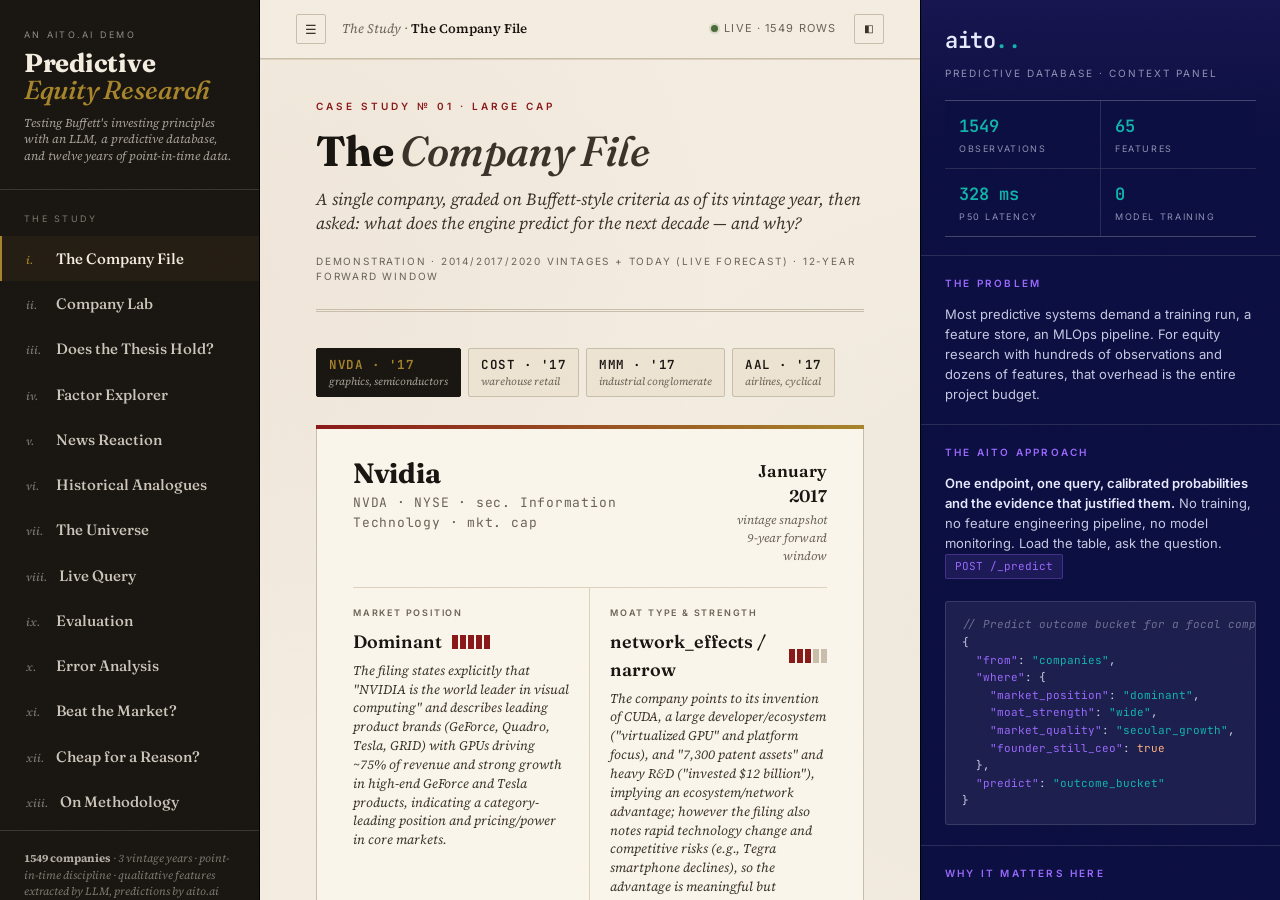
==== commit c60b6930: "Point-in-time valuation fix, cheap vs own norm, regenerated data (#14) * Point-in-time valuation fix" ====
--- a/site/index.html
+++ b/site/index.html
@@ -2201,6 +2201,12 @@
   .lab-fund-cell .v { font-family: 'JetBrains Mono', monospace; font-size: 17px; font-weight: 600; color: var(--ink); }
   .lab-fund-cell .s { font-family: 'JetBrains Mono', monospace; font-size: 10px; color: var(--ink-fade); }
   .lab-fund-cell .s.hi { color: #3c5630; } .lab-fund-cell .s.lo { color: var(--red); }
+  .lab-own { display: grid; grid-template-columns: 300px 1fr; gap: 16px; align-items: center; margin-top: 12px; padding-top: 10px; border-top: 1px dotted var(--rule-soft); }
+  .lab-own svg { width: 100%; height: auto; }
+  .lab-own-ax { font-family: 'Inter', sans-serif; font-size: 9px; fill: var(--ink-fade); }
+  .lab-own-txt { font-family: 'Source Serif 4', serif; font-size: 12.5px; color: var(--ink-soft); line-height: 1.45; }
+  .lab-own-txt span { font-style: italic; color: var(--ink-fade); font-size: 11.5px; }
+  @media (max-width: 768px) { .lab-own { grid-template-columns: 1fr; } }
   .lab-fund-note { font-family: 'Source Serif 4', serif; font-style: italic; font-size: 11.5px; color: var(--ink-fade); margin-top: 10px; }
   .lab-mid { border-top: 1px solid rgba(244,237,225,0.15); margin-top: 18px; padding-top: 16px; }
   .lab-mid-head { display: flex; justify-content: space-between; align-items: baseline; }
@@ -2578,6 +2584,13 @@
 
         <div class="vt-hero" id="vt-hero"><!-- headline stats --></div>
 
+        <div class="section-rule"><span>Cheap against what?</span></div>
+        <p class="article-deck" style="font-size:13.5px">A low P/E means two different things. A utility or a bank can trade at 12× for a decade — that is its normal, and there is nothing to revert to. A company trading well below <em>its own</em> usual P/E is the case a mean-reversion trade bets on. Below: each company's P/E against its own median of the five years before the vintage (rebuilt point-in-time from its 10-Ks), compared with normally priced stocks.</p>
+        <div class="vt-table-wrap"><table class="vt-table" id="vt-kinds"></table></div>
+        <p class="ea-legend" id="vt-kinds-note"></p>
+        <div class="vt-table-wrap"><table class="vt-grid" id="vt-own-grid"></table></div>
+        <p class="ea-legend">Rows: absolute P/E band (cheap &lt; 15, fair 15–30, expensive &gt; 30). Columns: P/E against the company's own 5-year median (below &lt; 0.8×, near 0.8–1.25×, above &gt; 1.25×). Cells: mean 12-month return vs universe, long-run trap rate, n. Dashed cells: fewer than 8 companies.</p>
+
         <div class="section-rule"><span>Inside the cheap cohort — what separated the re-raters from the value traps</span></div>
         <div class="ea-scope-bar">
           <label for="vt-split-select">Split cheap stocks by</label>
@@ -2733,7 +2746,7 @@
         </div>
 
         <div class="console-hint">
-          <strong>Tip.</strong> Ctrl-Enter (or Cmd-Enter) to run. The body is a literal Aito query — anything you'd POST to <code style="font-family:'JetBrains Mono'">/api/v1/_predict</code> directly works here, as long as <code style="font-family:'JetBrains Mono'">from = "companies"</code>.
+          <strong>Tip.</strong> Ctrl-Enter (or Cmd-Enter) to run. The body is a literal Aito query — anything you'd POST to <code style="font-family:'JetBrains Mono'">/api/v2/_predict</code> directly works here (v1 bodies too — v2 accepts them), as long as <code style="font-family:'JetBrains Mono'">from = "companies"</code>.
         </div>
 
         <pre class="console-response" id="console-response"><span class="placeholder">// run a query to see the response</span></pre>
@@ -2860,7 +2873,7 @@
     <span class="k">"leadership_quality"</span>: <span class="n">4</span>
   },
   <span class="k">"predict"</span>: <span class="s">"outcome_bucket"</span>,
-  <span class="k">"select"</span>: [<span class="s">"feature"</span>, <span class="s">"$p"</span>, <span class="s">"$why"</span>],
+  <span class="k">"select"</span>: [<span class="s">"$value"</span>, <span class="s">"$p"</span>, <span class="s">"$why"</span>],
   <span class="k">"config"</span>: { <span class="k">"ai"</span>: <span class="s">"high"</span> }
 }</div>
         <p>The same <code style="font-family:'JetBrains Mono';color:var(--aito-teal);">$why</code> tree the prediction card opens: base rate × each knob's lift. Change a knob, re-query, watch the lifts recompute.</p>
@@ -2990,7 +3003,7 @@
 
       <div class="aito-section" data-view="eval">
         <div class="aito-section-label">The Query</div>
-        <div class="aito-endpoint">POST /api/v1/_evaluate</div>
+        <div class="aito-endpoint">POST /api/v2/_evaluate</div>
         <div class="aito-code">{
   <span class="k">"test"</span>: { <span class="k">"eval_fold"</span>: <span class="s">"0"</span> },
   <span class="k">"evaluate"</span>: {
@@ -3008,7 +3021,7 @@
 
       <div class="aito-section" data-view="errors">
         <div class="aito-section-label">The Query</div>
-        <div class="aito-endpoint">POST /api/v1/_relate</div>
+        <div class="aito-endpoint">POST /api/v2/_relate</div>
         <div class="aito-code">{
   <span class="k">"from"</span>: <span class="s">"eval_predictions"</span>,
   <span class="k">"where"</span>: { <span class="k">"$on"</span>: {
@@ -3027,7 +3040,7 @@
 
       <div class="aito-section" data-view="backtest">
         <div class="aito-section-label">The Score</div>
-        <div class="aito-endpoint">POST /api/v1/_predict → expected rank</div>
+        <div class="aito-endpoint">POST /api/v2/_predict → expected rank</div>
         <div class="aito-code">{
   <span class="k">"from"</span>: <span class="s">"companies_train_fold_k"</span>,
   <span class="k">"where"</span>: { <span class="c">/* held-out company's features */</span> },
@@ -3046,7 +3059,7 @@
 
       <div class="aito-section" data-view="backtest">
         <div class="aito-section-label">The Explain Query</div>
-        <div class="aito-endpoint">POST /api/v1/_relate</div>
+        <div class="aito-endpoint">POST /api/v2/_relate</div>
         <div class="aito-code">{
   <span class="k">"from"</span>: <span class="s">"bt_baskets"</span>,
   <span class="k">"where"</span>: { <span class="k">"in_top20"</span>: <span class="n">true</span> },
@@ -3062,7 +3075,7 @@
 
       <div class="aito-section" data-view="traps">
         <div class="aito-section-label">The two scores</div>
-        <div class="aito-endpoint">POST /api/v1/_predict × 2</div>
+        <div class="aito-endpoint">POST /api/v2/_predict × 2</div>
         <div class="aito-code"><span class="c">// table holds only EARLIER vintages</span>
 {
   <span class="k">"from"</span>: <span class="s">"vt_tmp"</span>,
@@ -3076,7 +3089,7 @@
 
       <div class="aito-section" data-view="traps">
         <div class="aito-section-label">Relate, inside the cohort</div>
-        <div class="aito-endpoint">POST /api/v1/_relate</div>
+        <div class="aito-endpoint">POST /api/v2/_relate</div>
         <div class="aito-code"><span class="c">// cohort-only table: cheap rows</span>
 {
   <span class="k">"from"</span>: <span class="s">"vt_cheap"</span>,
@@ -3167,6 +3180,12 @@
     return parts.join(' + ');
   }
   // Mirror of pipeline/aito/queries.py parse_why — flatten {base_rate, factors:[{label,lift}]}
+  // v2 ranked-value hits carry `$value`; v1 carried `feature`. Read either.
+  const hitValue = h => (h['$value'] !== undefined ? h['$value'] : h.feature);
+  // Same tokens as pipeline.aito.load.profile_token: `moat_strength=wide` → `moatstrengthxwide`.
+  const profileToken = (f, v) => `${f}x${v}`.toLowerCase().replace(/[^a-z0-9]/g, '');
+  const profileText = where => Object.entries(where).map(([f, v]) => profileToken(f, v)).join(' ');
+
   function parseWhy(why) {
     if (!why || typeof why !== 'object') return null;
     let base = null; const factors = [];
@@ -4069,6 +4088,19 @@
     return `<div class="vt-trap"><div class="track"><div class="fill" style="width:${Math.min(r / max, 1) * 100}%"></div></div><span class="v">${Math.round(r * 100)}%</span></div>`;
   }
 
+  // The 12-month read of the trap score, per vintage, worded from the data — it held in some
+  // vintages and not others, and the sentence must not claim more than the table shows.
+  function vtMidVerdict(tt) {
+    const per = tt.map(t => {
+      const hi = t.rows.find(r => r.tercile === 'high')?.x12, lo = t.rows.find(r => r.tercile === 'low')?.x12;
+      return { v: t.vintage, hi, lo, ok: hi != null && lo != null && hi < lo };
+    }).filter(x => x.hi != null && x.lo != null);
+    const txt = per.map(x => `${x.v}: riskiest ${vtPct(x.hi)} vs safest ${vtPct(x.lo)} pp`).join('; ');
+    if (per.length && per.every(x => x.ok)) return `consistent — the riskiest third lagged in every vintage (${txt}).`;
+    if (per.some(x => x.ok)) return `<b>mixed</b> — the riskiest third lagged in some vintages, not others (${txt}). It flags long-run failure better than it times the next year.`;
+    return `<b>not</b> a lag signal — the riskiest third did not underperform (${txt}).`;
+  }
+
   function renderValueTraps(d) {
     if (!d || !d.cohorts) return;
     const ch = d.cohorts.cheap, ex = d.cohorts.expensive, sv = d.survivorship;
@@ -4088,8 +4120,37 @@
       <div>
         <div class="big neg">${hiT != null ? Math.round(hiT * 100) : '—'}%<small> vs ${loT != null ? Math.round(loT * 100) : '—'}%</small></div>
         <div class="lbl">long-run trap rate · top vs bottom third of predicted risk</div>
-        <p>Scored walk-forward, the engine's P(trap) <b>did</b> sort the cheap cohort: the riskiest third became long-run value traps far more often — and lagged by ${vtPct(hiX)} pp over 12 months, against ${vtPct(loX)} pp for the safest third.</p>
+        <p>Scored walk-forward, the engine's P(trap) <b>did</b> sort the cheap cohort: the riskiest third became long-run value traps far more often. Over the next 12 months it is ${vtMidVerdict(tt)}</p>
       </div>`;
+
+    // Cheap against what? — own-history vs absolute cheapness, against the normally priced control
+    const rv = d.relative;
+    if (rv) {
+      const K = [
+        ['normally_priced', 'Normally priced', 'fair P/E, near its own norm — the control'],
+        ['structurally_cheap', 'Structurally cheap', 'low P/E, but that is its usual level'],
+        ['derated', 'De-rated', `P/E below ${rv.thresholds.below}× its own 5-y median`],
+        ['all', 'All companies', ''],
+      ];
+      const kmax = Math.max(10, ...K.flatMap(([k]) => [Math.abs(rv.kinds[k]?.excess_6m || 0), Math.abs(rv.kinds[k]?.excess_12m || 0)]));
+      document.getElementById('vt-kinds').innerHTML = `
+        <thead><tr><th>Group</th><th class="c">n</th><th class="c">6 months</th><th class="c">12 months</th><th>Long-run trap rate</th></tr></thead>
+        <tbody>${K.map(([k, lbl, sub]) => { const c = rv.kinds[k] || {}; return `<tr class="${c.n < 8 ? 'thin' : ''}">
+          <td>${esc(lbl)}${sub ? `<br><small style="color:var(--ink-fade);font-style:italic">${esc(sub)}</small>` : ''}</td>
+          <td class="mono c">${c.n ?? '—'}</td><td>${vtDiverge(c.excess_6m, kmax)}</td><td>${vtDiverge(c.excess_12m, kmax)}</td><td>${vtTrap(c.trap_rate)}</td></tr>`; }).join('')}</tbody>`;
+      const ex = k => (rv.examples[k] || []).slice(0, 5).map(e => `${esc(e.t)} '${String(e.v).slice(2)} (${e.pe}× vs own ${e.own}×)`).join(', ');
+      document.getElementById('vt-kinds-note').innerHTML = `Largest de-rated names: ${ex('derated') || '—'}. Largest structurally cheap: ${ex('structurally_cheap') || '—'}.`;
+      const MINC = 8;
+      const tintC = x => x == null ? 'transparent' : (x >= 0 ? `rgba(74,107,58,${(Math.min(Math.abs(x) / 15, 1) * 0.32).toFixed(2)})` : `rgba(139,58,42,${(Math.min(Math.abs(x) / 15, 1) * 0.32).toFixed(2)})`);
+      const ownLbl = { below_own_norm: 'below its own norm', near_own_norm: 'near its own norm', above_own_norm: 'above its own norm' };
+      document.getElementById('vt-own-grid').innerHTML = `
+        <thead><tr><th></th>${rv.own_order.map(o => `<th>${esc(ownLbl[o])}</th>`).join('')}</tr></thead>
+        <tbody>${rv.own_grid.map(r => `<tr><th class="row">${esc(r.valuation_bucket)} P/E</th>${r.cells.map(c => {
+          if (!c.n) return `<td class="thin">·</td>`;
+          const thin = c.n < MINC;
+          return `<td class="${thin ? 'thin' : ''}" style="background:${thin ? 'transparent' : tintC(c.excess_12m)}"><span class="x">${vtPct(c.excess_12m)}</span><span class="t">${c.trap_rate != null ? Math.round(c.trap_rate * 100) + '% trap' : ''} · n=${c.n}</span></td>`;
+        }).join('')}</tr>`).join('')}</tbody>`;
+    }
 
     // Splits
     const sel = document.getElementById('vt-split-select');
@@ -4208,7 +4269,7 @@
     ]},
     { label: 'Sector', fields: [['sector','Sector']] },
     { label: 'Fundamentals', fields: [
-      ['valuation_bucket','Valuation'], ['growth_bucket','Growth'], ['leverage_bucket','Leverage'], ['profitability_bucket','Profitability'],
+      ['valuation_bucket','Valuation'], ['valuation_vs_own','Vs own 5-y P/E'], ['growth_bucket','Growth'], ['leverage_bucket','Leverage'], ['profitability_bucket','Profitability'],
     ]},
     { label: 'Market', fields: [['momentum_bucket','Momentum'], ['volatility_bucket','Volatility']] },
   ];
@@ -4230,6 +4291,7 @@
   const LAB_FUND = [
     ['pe_ratio', 'P/E', v => v.toFixed(1) + '×'],
     ['pb_ratio', 'P/B', v => v.toFixed(1) + '×'],
+    ['pe_vs_own', 'P/E vs own 5-y norm', v => v.toFixed(2) + '×'],
     ['debt_to_equity', 'Debt / equity', v => v.toFixed(2)],
     ['return_on_equity', 'ROE', v => (v * 100).toFixed(0) + '%'],
     ['operating_margin', 'Operating margin', v => (v * 100).toFixed(0) + '%'],
@@ -4239,6 +4301,38 @@
   ];
   // Higher-is-better fields get a green/red tint vs the peer median; valuation and debt stay neutral.
   const LAB_FUND_TINT = new Set(['return_on_equity', 'operating_margin', 'revenue_cagr_3y', 'momentum_12m']);
+
+  // Valuation against the company's own history: P/E at the start of each of the five years
+  // before the vintage (point-in-time, from its 10-Ks) and now, against its 5-y median.
+  function labOwnHistory(row) {
+    const pts = [5, 4, 3, 2, 1].map(k => ({ yr: row.vintage_year - k, pe: row[`pe_hist_${k}y`] }))
+      .concat([{ yr: row.vintage_year, pe: row.pe_ratio, now: true }])
+      .filter(p => p.pe != null && p.pe > 0 && p.pe < 200);
+    const med = row.pe_own_median_5y;
+    if (pts.length < 3 || !med) return '';
+    const W = 300, H = 74, m = { l: 26, r: 46, t: 8, b: 16 };
+    const ymax = Math.max(...pts.map(p => p.pe), med) * 1.1;
+    const x = i => m.l + (i / (pts.length - 1)) * (W - m.l - m.r);
+    const y = v => m.t + (1 - v / ymax) * (H - m.t - m.b);
+    const path = pts.map((p, i) => `${i ? 'L' : 'M'}${x(i).toFixed(1)},${y(p.pe).toFixed(1)}`).join('');
+    const now = pts[pts.length - 1];
+    const r = row.pe_vs_own;
+    const verdict = r == null ? '' : r < 0.8 ? `<b style="color:#3c5630">${r.toFixed(2)}× its own norm — de-rated</b>`
+      : r > 1.25 ? `<b style="color:var(--red)">${r.toFixed(2)}× its own norm — richer than usual</b>`
+      : `<b>${r.toFixed(2)}× its own norm — at its usual level</b>`;
+    return `<div class="lab-own">
+      <svg viewBox="0 0 ${W} ${H}" role="img" aria-label="P/E over the five years before the vintage and now, against its own median">
+        <line x1="${m.l}" x2="${W - m.r}" y1="${y(med)}" y2="${y(med)}" stroke="var(--ink-fade)" stroke-dasharray="3 3"/>
+        <text x="${W - m.r + 4}" y="${y(med) + 3}" class="lab-own-ax">median ${med.toFixed(1)}×</text>
+        <path d="${path}" fill="none" stroke="var(--ink-soft)" stroke-width="2"/>
+        ${pts.map((p, i) => `<circle cx="${x(i)}" cy="${y(p.pe)}" r="${p.now ? 4.5 : 3}" fill="${p.now ? 'var(--gold)' : 'var(--ink-soft)'}" stroke="#fbf6ec" stroke-width="2"><title>${p.yr}: P/E ${p.pe.toFixed(1)}×</title></circle>`).join('')}
+        <text x="${x(0)}" y="${H - 3}" class="lab-own-ax" text-anchor="middle">${pts[0].yr}</text>
+        <text x="${x(pts.length - 1)}" y="${H - 3}" class="lab-own-ax" text-anchor="middle">now</text>
+        <text x="${x(pts.length - 1) + 7}" y="${y(now.pe) + 3}" class="lab-own-ax" style="fill:var(--ink)">${now.pe.toFixed(1)}×</text>
+      </svg>
+      <div class="lab-own-txt">P/E vs its own 5-year median: ${verdict}<br><span>A low P/E that is the company's normal has nothing to revert to; one well below its own usual level is the mean-reversion case. Set the <em>Vs own 5-y P/E</em> knob to ask Aito about it directly.</span></div>
+    </div>`;
+  }
 
   function renderLabFund(row) {
     const el = document.getElementById('lab-fund');
@@ -4260,7 +4354,7 @@
       ? ` Since ${row.vintage_year}-01-01 it has done <b>${row.fwd_6m_excess >= 0 ? '+' : ''}${row.fwd_6m_excess.toFixed(1)} pp</b> vs SPY over 6 months (<em>${esc(String(row.fwd_6m_bucket || '').replace(/_/g, ' '))}</em>) — check it against the forecast below.`
       : '';
     el.innerHTML = `<div class="lab-fund-title">Fundamentals behind the buckets · ${esc(row.company_name || row.ticker)} · ${row.vintage_year}</div>
-      <div class="lab-fund-grid">${cells}</div>
+      <div class="lab-fund-grid">${cells}</div>${labOwnHistory(row)}
       <div class="lab-fund-note">From the latest 10-K before the vintage (SEC XBRL) and the vintage-date price. Peer median: ${esc(scope)} (n=${peers.length}).${realised}</div>`;
     el.hidden = false;
   }
@@ -4407,21 +4501,22 @@
 
     let probs = {}, why = {}, predSource = 'mock';
     const midP = labPredictMid(where);  // runs in parallel with the long-run query
+    labSimilar(where, nSet);           // and so do the analogues — three independent queries, one wait
     try {
       const r = await fetch('./api/query', {
         method: 'POST', headers: { 'Content-Type': 'application/json' },
-        body: JSON.stringify({ kind: 'predict', body: { from: 'companies', where, predict: 'outcome_bucket', select: ['feature', '$p', '$why'], config: { ai: 'high' } } }),
+        body: JSON.stringify({ kind: 'predict', body: { from: 'companies', where, predict: 'outcome_bucket', select: ['$value', '$p', '$why'], config: { ai: 'high' } } }),
       });
       const p = await r.json();
       predSource = p.source || 'aito';
-      (p.result?.hits || []).forEach(h => { probs[h.feature] = h['$p']; if (h['$why']) why[h.feature] = parseWhy(h['$why']); });
+      (p.result?.hits || []).forEach(h => { const v = hitValue(h); probs[v] = h['$p']; if (h['$why']) why[v] = parseWhy(h['$why']); });
     } catch (e) { /* fall through to empty */ }
     if (seq !== labState.seq) return;
     if (!Object.keys(probs).length) {
       // fallback: base rate from the universe data
       const rows = (universeState.all || []).filter(x => x.outcome_bucket);
       LAB_BUCKETS.forEach(b => probs[b.key] = rows.filter(x => x.outcome_bucket === b.key).length / (rows.length || 1));
-      predSource = 'mock';
+      predSource = 'base rate';
     }
 
     const ev = LAB_BUCKETS.reduce((s, b) => s + (probs[b.key] || 0) * (labState.bucketMeans[b.key] || 0), 0);
@@ -4451,13 +4546,13 @@
         }).join('')}
       </div>
       <div class="lab-pred-hint">${nSet === 0 ? 'Set a property on the left — the engine predicts from whatever you give it, no field required.' : 'Expected return = Σ P(bucket) × the historical mean return of that bucket.'}</div>
-      <div class="lab-pred-src">outcome <span class="pill ${predSource}">${predSource}</span> via Aito <code style="font-family:'JetBrains Mono'">_predict</code></div>
+      ${predSource === 'base rate' && nSet ? '<div class="lab-pred-hint" style="color:var(--gold);font-style:normal">⚠ Aito gave no answer: showing the universe base rate, not a forecast for this profile.</div>' : ''}
+      <div class="lab-pred-src">outcome <span class="pill ${predSource === 'base rate' ? 'mock' : predSource}">${predSource}</span> via Aito <code style="font-family:'JetBrains Mono'">_predict</code></div>
       <div class="lab-mid" id="lab-mid"><div class="lab-pred-src">querying the 6-month horizon…</div></div>`;
 
     const mid = await midP;
     if (seq !== labState.seq) return;
     renderLabMid(mid);
-    labSimilar(where, nSet);
   }
 
   async function labPredictMid(where) {
@@ -4466,16 +4561,16 @@
     try {
       const r = await fetch('./api/query', {
         method: 'POST', headers: { 'Content-Type': 'application/json' },
-        body: JSON.stringify({ kind: 'predict', body: { from: 'companies', where, predict: 'fwd_6m_bucket', select: ['feature', '$p', '$why'], config: { ai: 'high' } } }),
+        body: JSON.stringify({ kind: 'predict', body: { from: 'companies', where, predict: 'fwd_6m_bucket', select: ['$value', '$p', '$why'], config: { ai: 'high' } } }),
       });
       const p = await r.json();
       src = p.source || 'aito';
-      (p.result?.hits || []).forEach(h => { probs[h.feature] = h['$p']; if (h['$why']) why[h.feature] = parseWhy(h['$why']); });
+      (p.result?.hits || []).forEach(h => { const v = hitValue(h); probs[v] = h['$p']; if (h['$why']) why[v] = parseWhy(h['$why']); });
     } catch (e) { /* fall through */ }
     if (!LAB_MID.some(b => probs[b.key] != null)) {
       const rows = (universeState.all || []).filter(x => x.fwd_6m_bucket);
       LAB_MID.forEach(b => { probs[b.key] = rows.filter(x => x.fwd_6m_bucket === b.key).length / (rows.length || 1); delete why[b.key]; });
-      src = 'mock';
+      src = 'base rate';  // Aito unreachable or answered nothing: say so, don't pass it off as a forecast
     }
     return { probs, why, src };
   }
@@ -4502,8 +4597,9 @@
           <div class="lab-bar-track"><div class="lab-bar-fill${b.key === peak.key ? ' peak' : ''}" style="width:${((pv / maxP) * 100).toFixed(1)}%"></div></div>
           <div class="lab-bar-val">${(pv * 100).toFixed(1)}%${whyBtn}</div></div>`;
       }).join('')}</div>
+      ${src === 'base rate' ? '<div class="lab-pred-hint" style="color:var(--gold);font-style:normal">⚠ Aito gave no answer: showing the universe base rate, not a forecast for this profile.</div>' : ''}
       <div class="lab-pred-hint">Same profile, different target column — no new model. The mid-term signal is weak and mostly sector rotation; see <em>Cheap for a Reason?</em> for the walk-forward test.</div>
-      <div class="lab-pred-src">fwd_6m_bucket <span class="pill ${src}">${src}</span> via Aito <code style="font-family:'JetBrains Mono'">_predict</code></div>`;
+      <div class="lab-pred-src">fwd_6m_bucket <span class="pill ${src === 'base rate' ? 'mock' : src}">${src}</span> via Aito <code style="font-family:'JetBrains Mono'">_predict</code></div>`;
   }
 
   async function labSimilar(where, nSet) {
@@ -4513,7 +4609,8 @@
     try {
       const r = await fetch('./api/query', {
         method: 'POST', headers: { 'Content-Type': 'application/json' },
-        body: JSON.stringify({ kind: 'similarity', body: { from: 'companies', similarity: where, limit: 12 } }),
+        // v2 similarity is text BM25 over profile_text (one token per field=value)
+        body: JSON.stringify({ kind: 'similarity', body: { from: 'companies', similarity: { profile_text: profileText(where) }, limit: 12 } }),
       });
       const p = await r.json();
       hits = (p.result?.hits || []).filter(h => h.outcome_bucket && h.total_return_pct_local != null);
@@ -4998,13 +5095,17 @@
     },
     relate: {
       from: "companies",
-      where: { outcome_bucket: "great" },
-      relate: "$features",
+      // outcome_bucket is nullable (delisted / 2026 rows have none): $on scopes the
+      // population to rows where it is known, so the lifts aren't diluted by them
+      where: { "$on": [{ outcome_bucket: "great" }, { outcome_bucket: { "$defined": true } }] },
+      relate: ["market_position", "moat_type", "moat_strength", "market_quality", "leadership_quality",
+               "sector", "valuation_bucket", "growth_bucket", "leverage_bucket"],
       limit: 12
     },
     match: {
       from: "companies",
-      match: { ticker: "NVDA", vintage_year: 2014 },
+      where: { market_position: "dominant", moat_strength: "wide", market_quality: "secular_growth" },
+      match: "ticker",
       limit: 6
     }
   };
@@ -5120,7 +5221,7 @@
     }
     const endpoint = `_${consoleState.kind}`;
     const bodyStr = JSON.stringify(body);
-    const curl = `curl -X POST "$AITO_API_URL/api/v1/${endpoint}" \\
+    const curl = `curl -X POST "$AITO_API_URL/api/v2/${endpoint}" \\
   -H "x-api-key: $AITO_API_KEY" \\
   -H "Content-Type: application/json" \\
   -d '${bodyStr.replace(/'/g, "'\\''")}'`;
